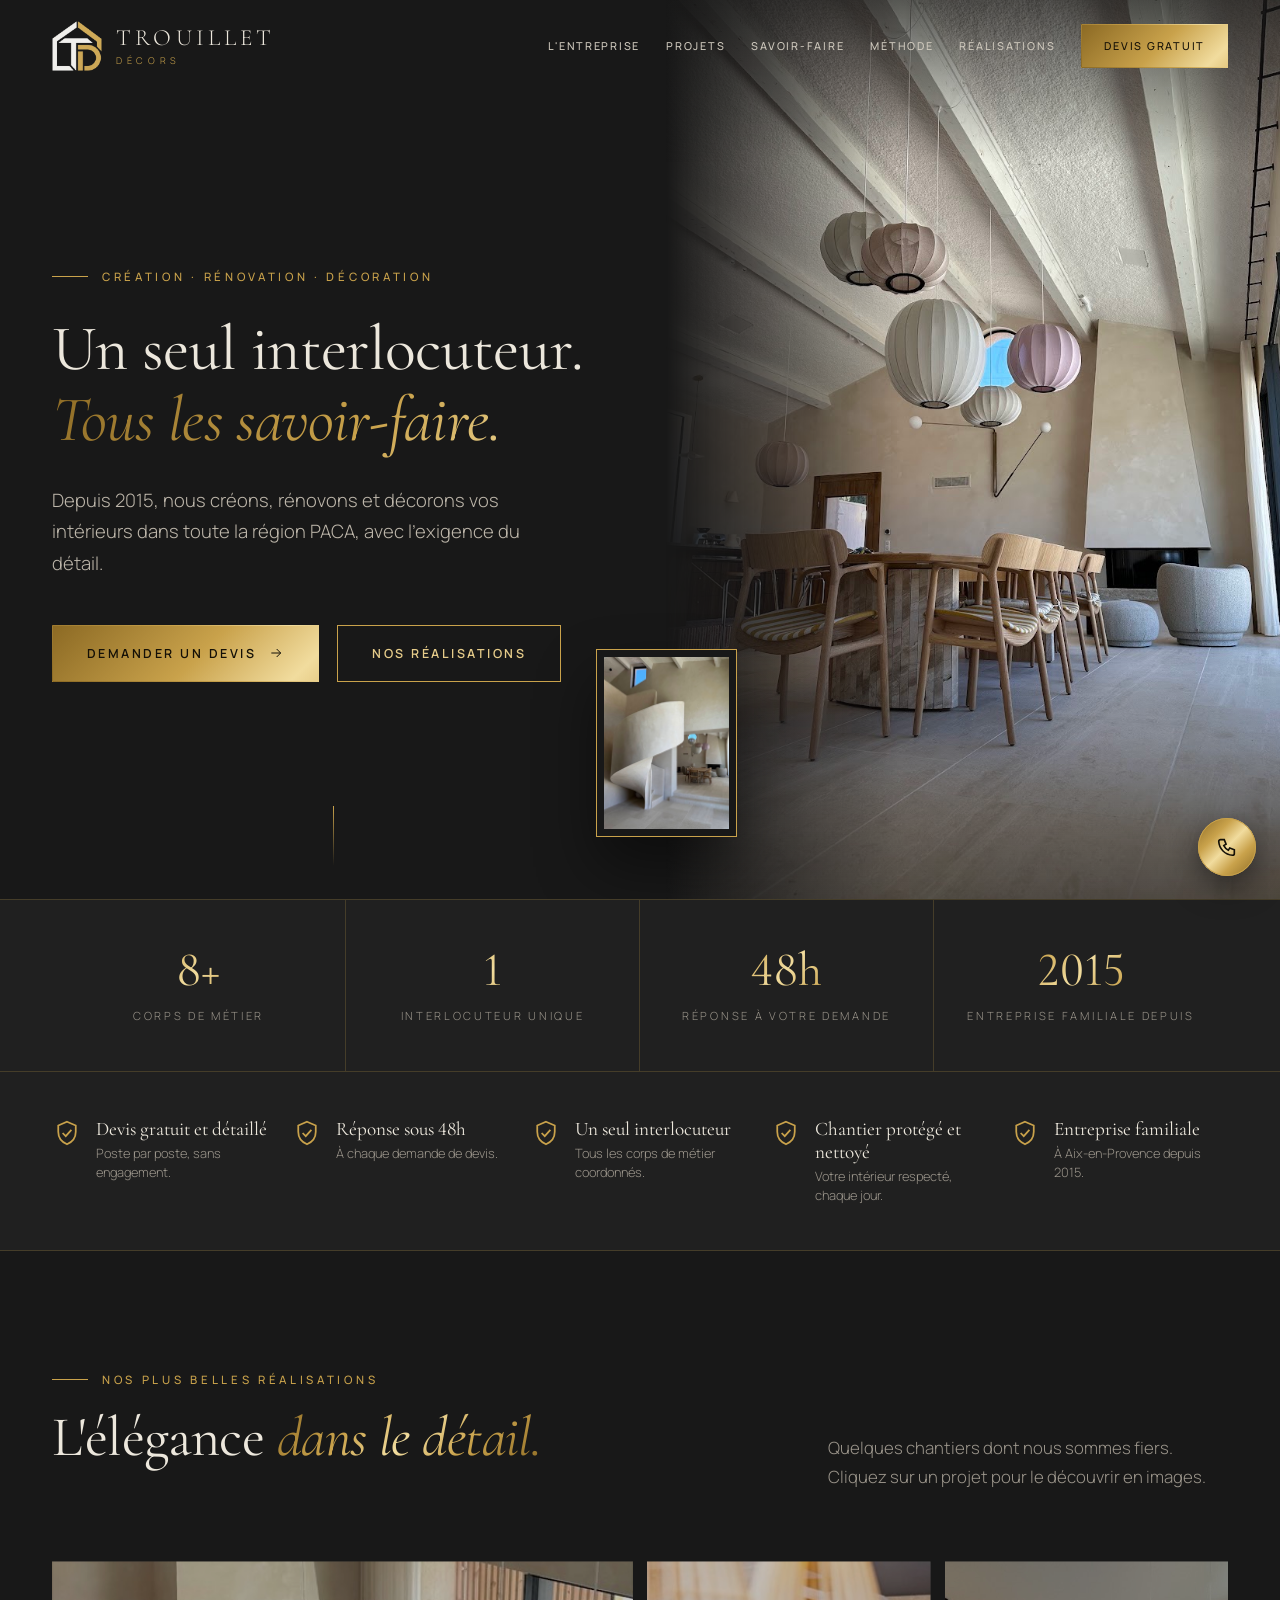
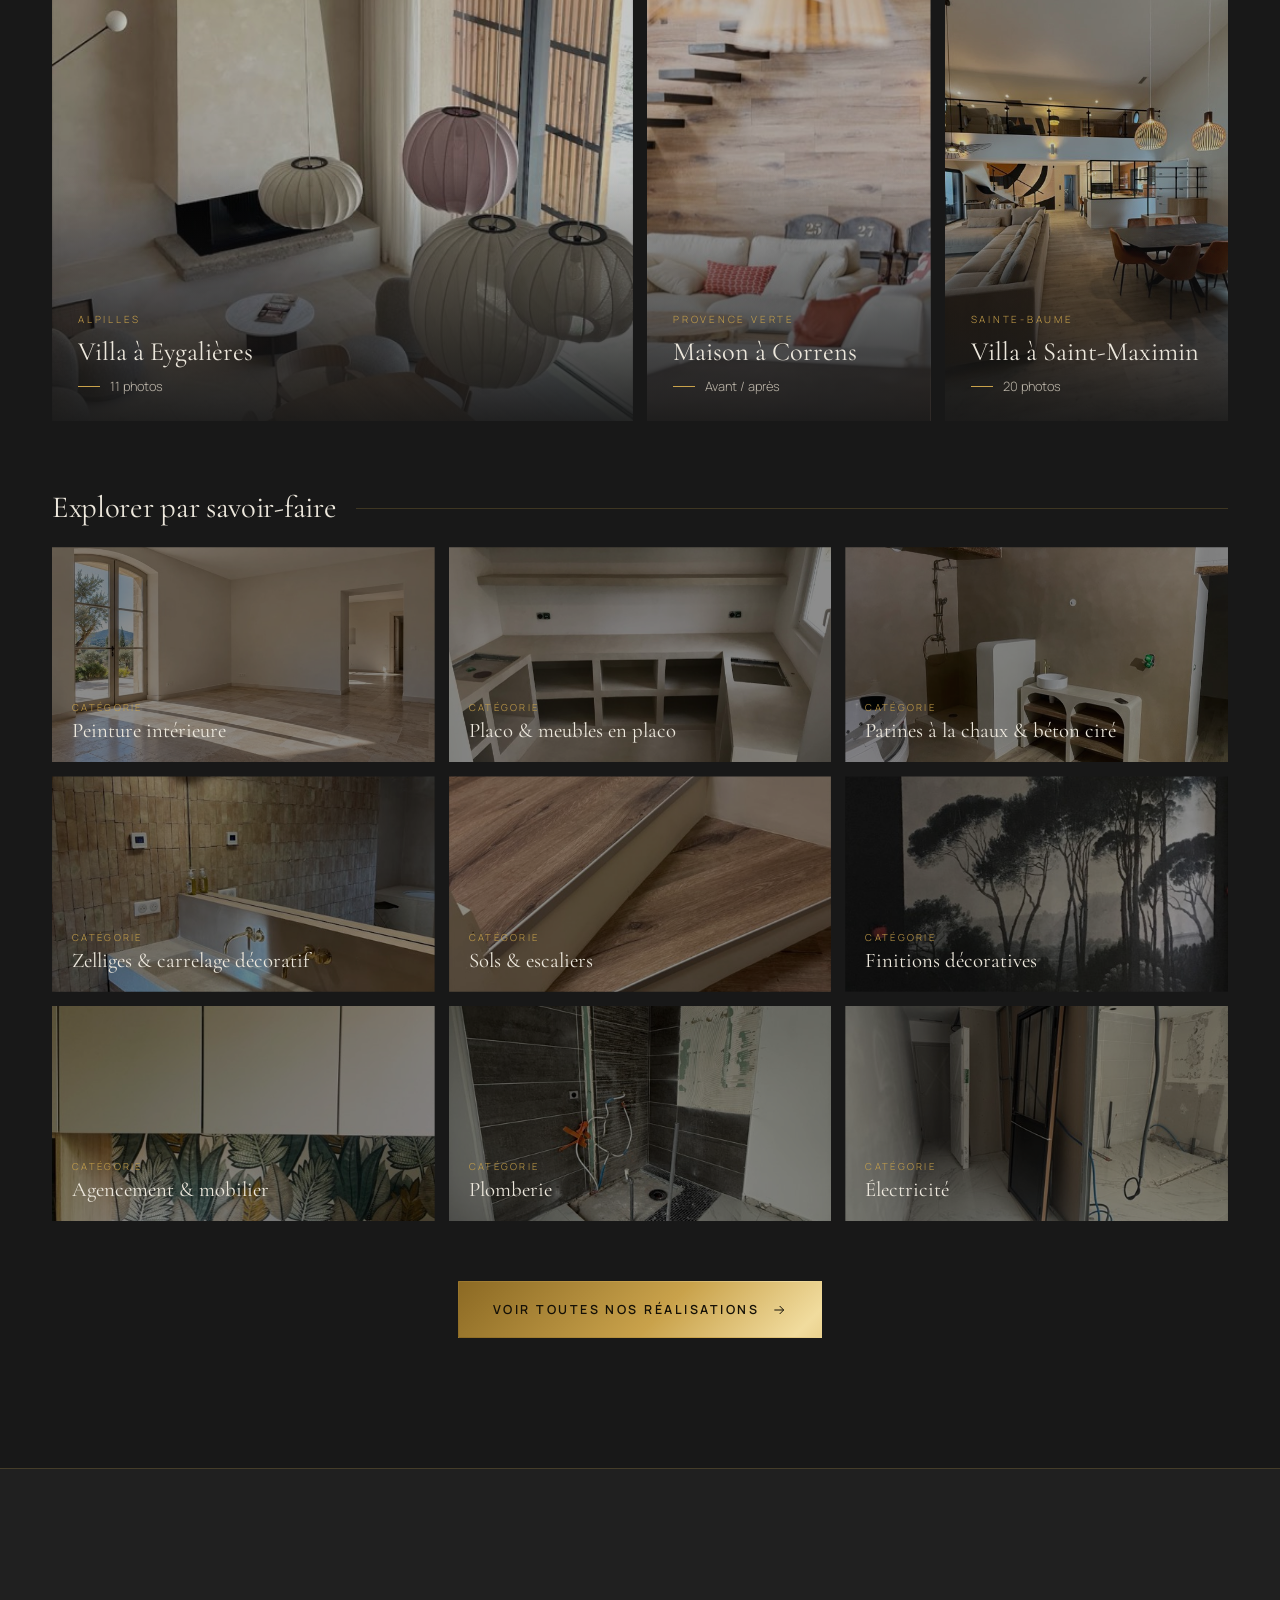
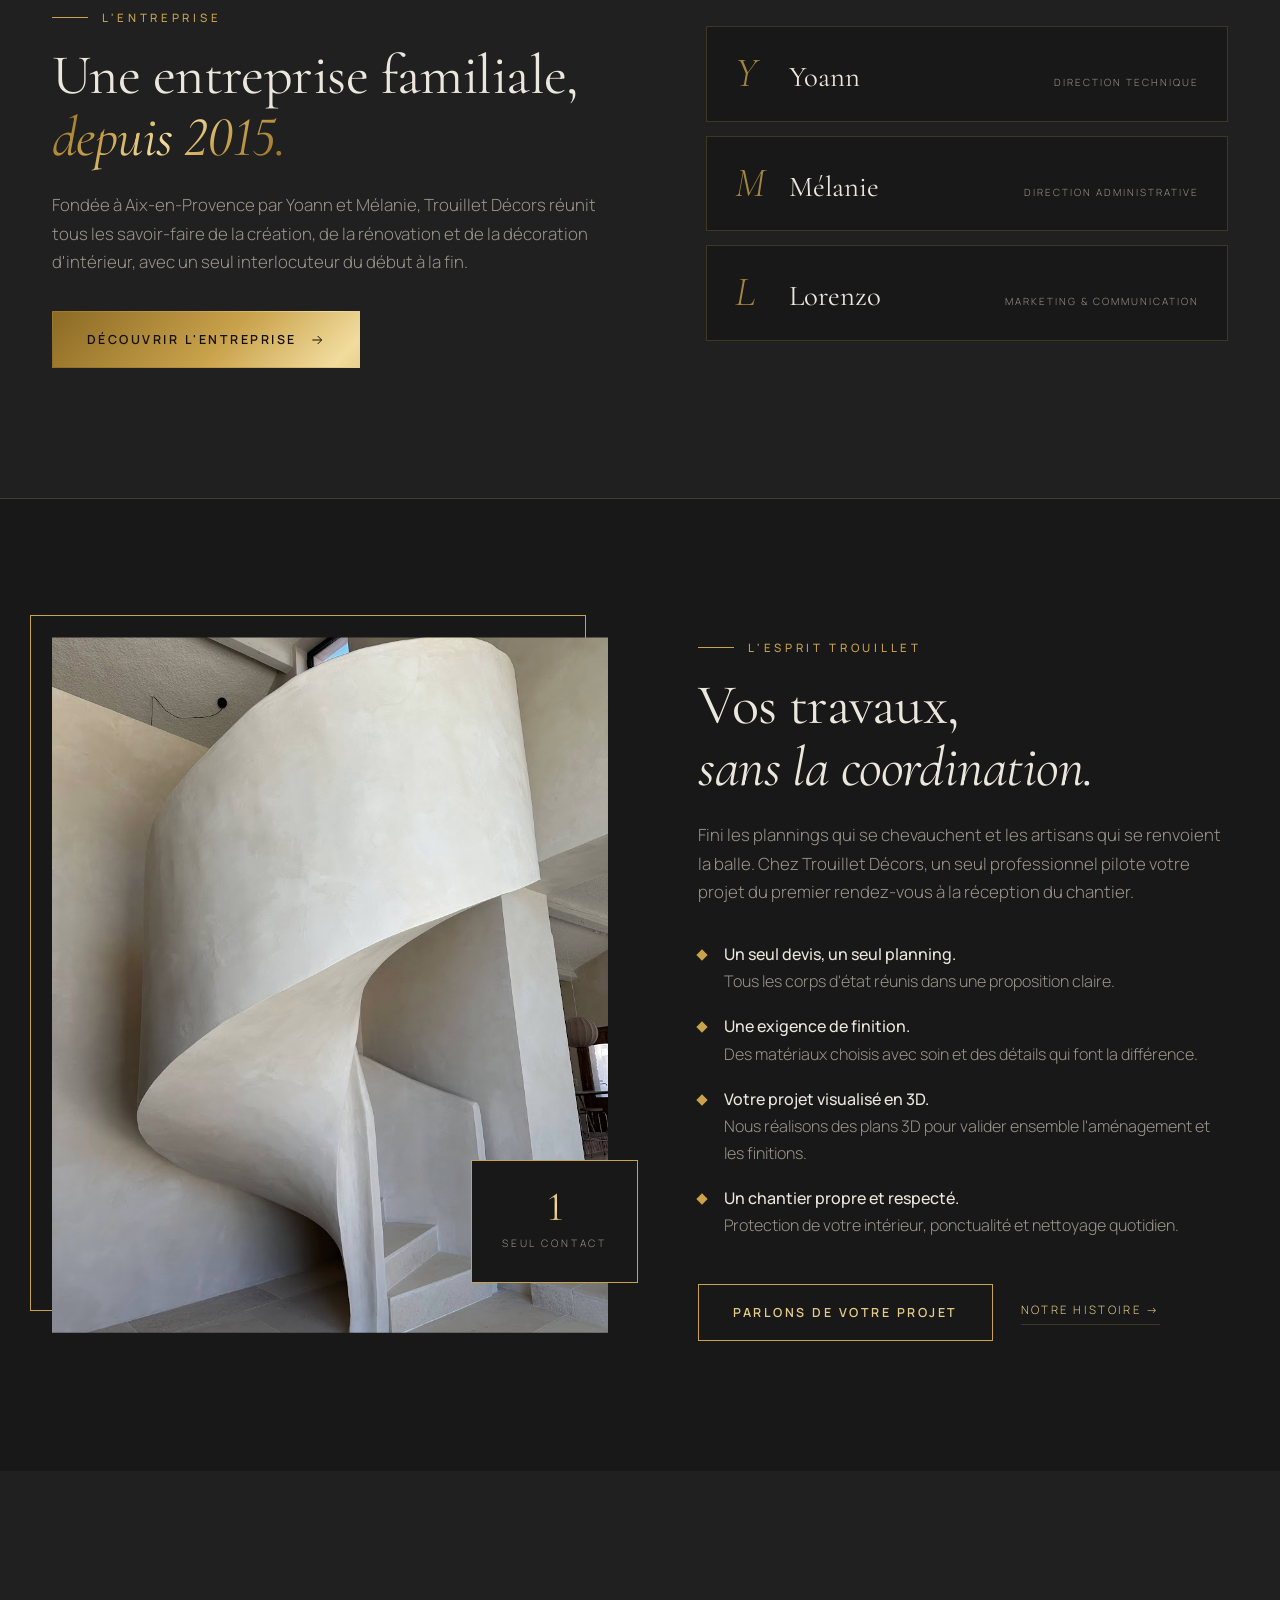
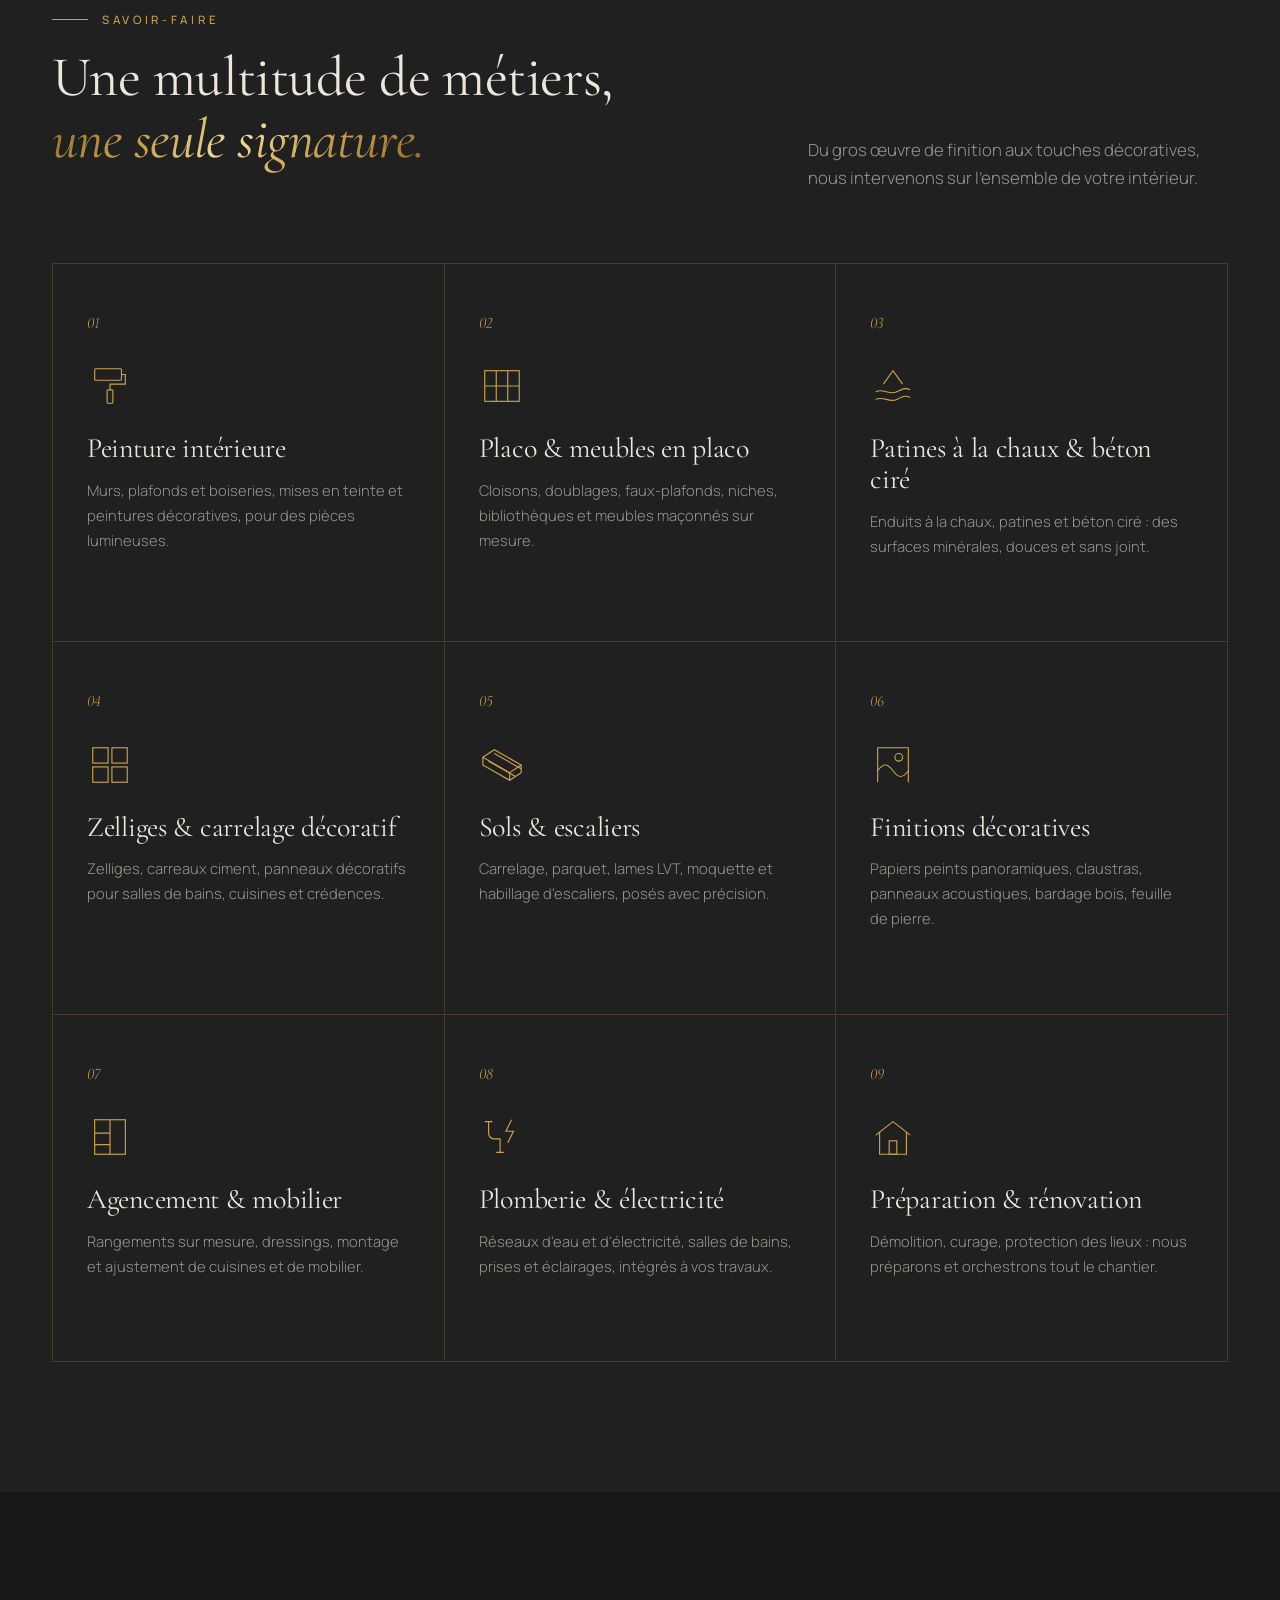
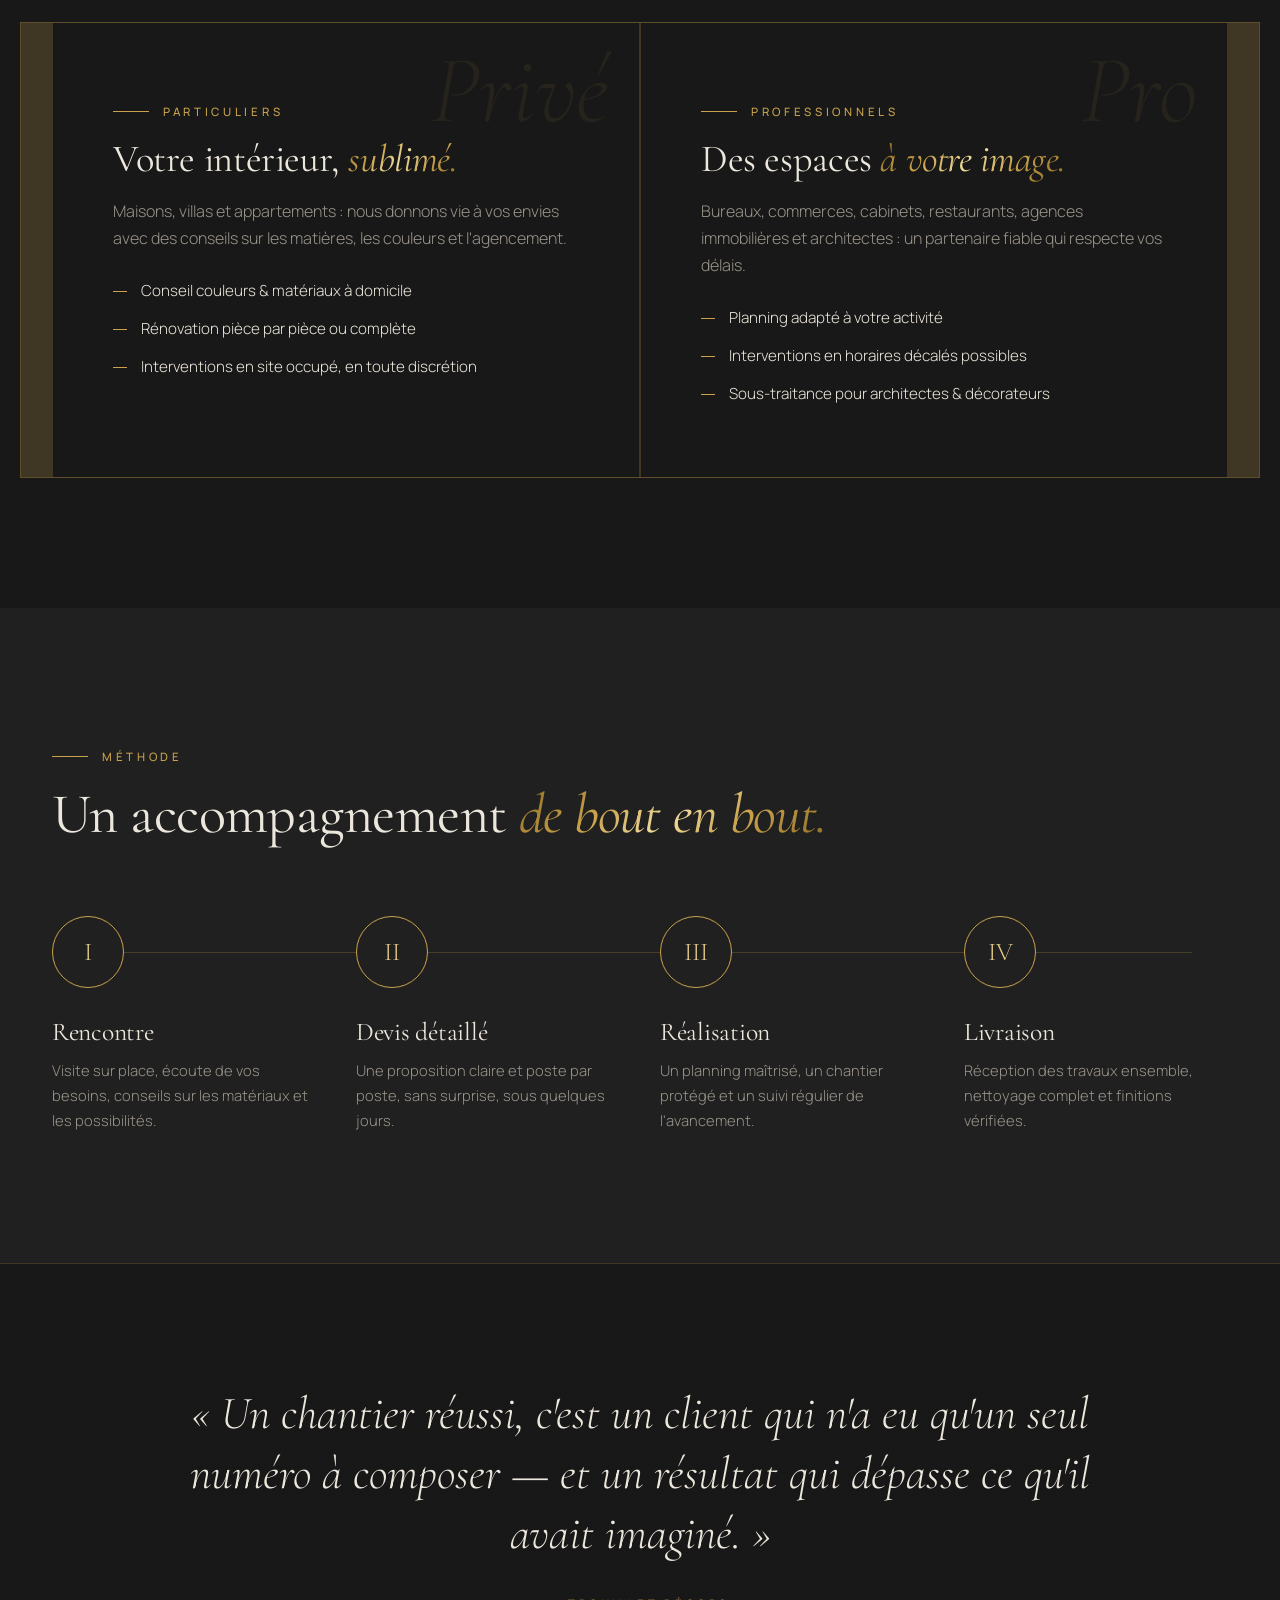
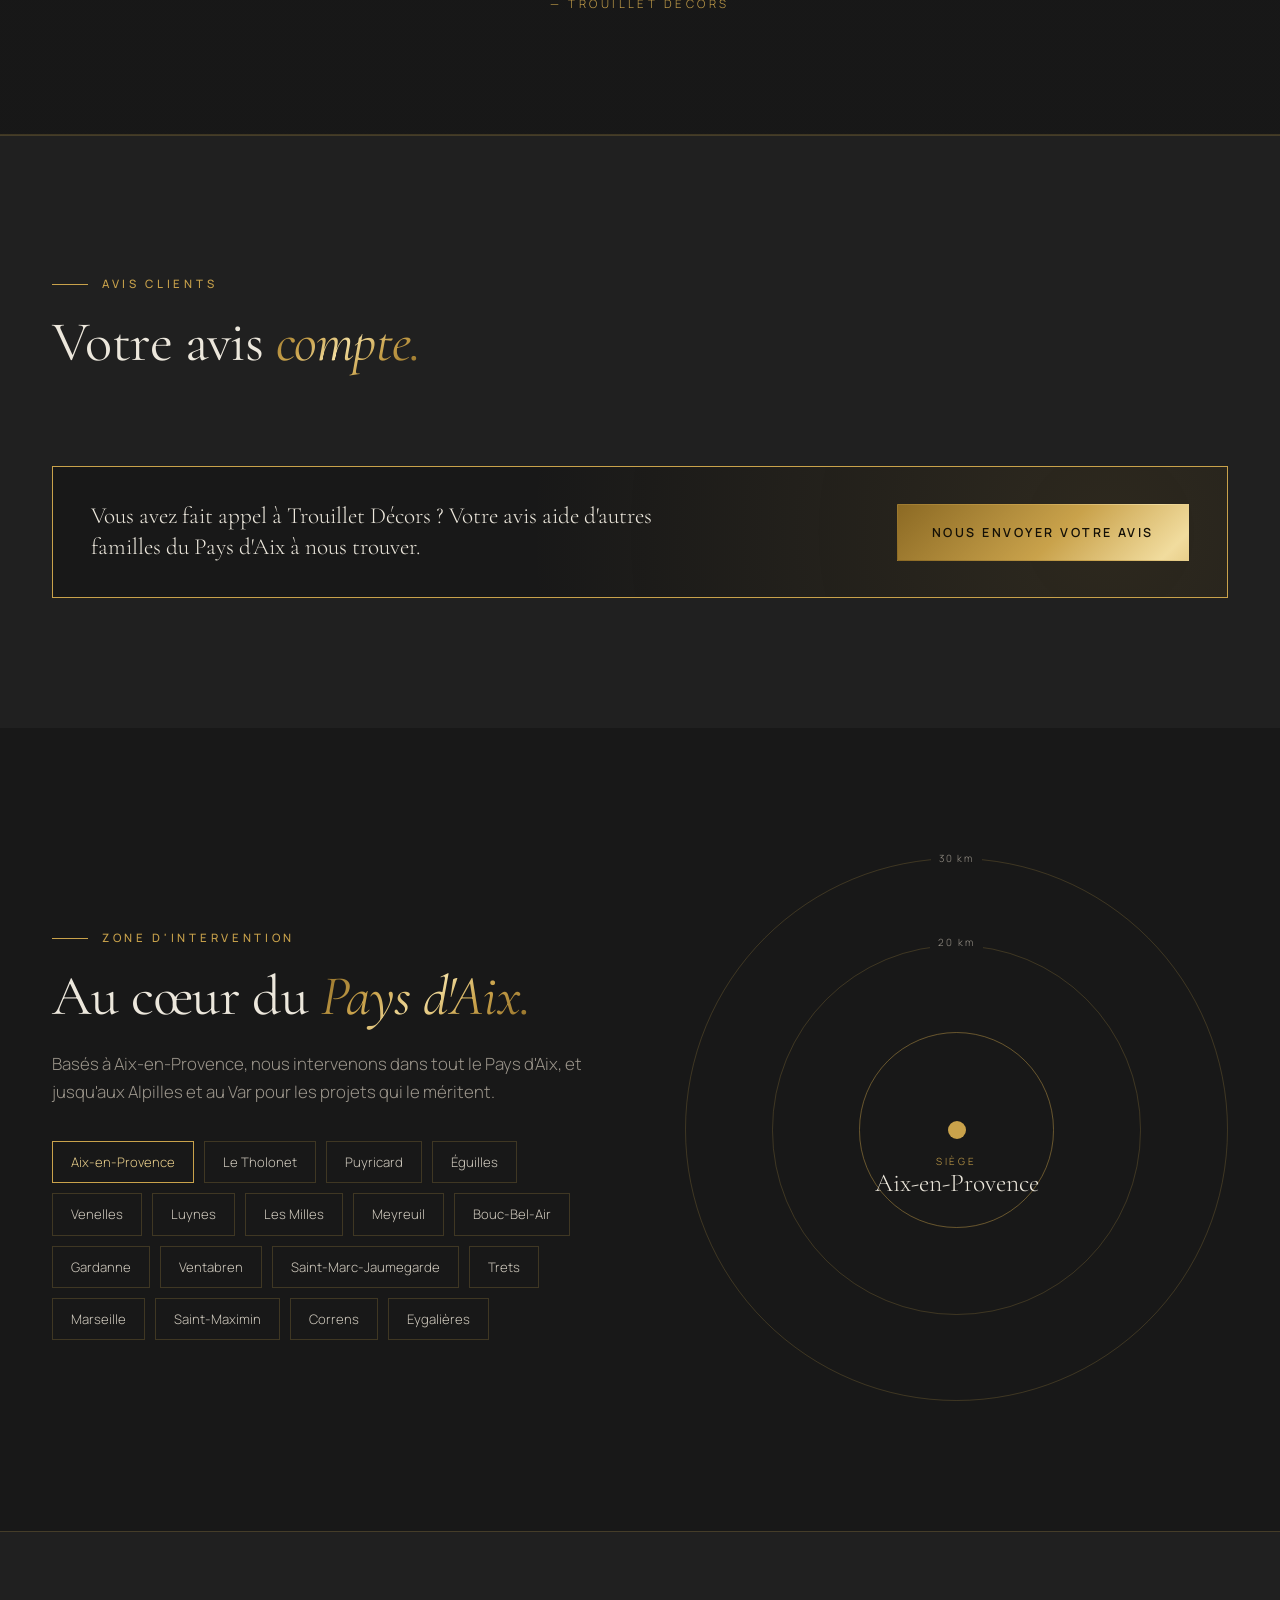
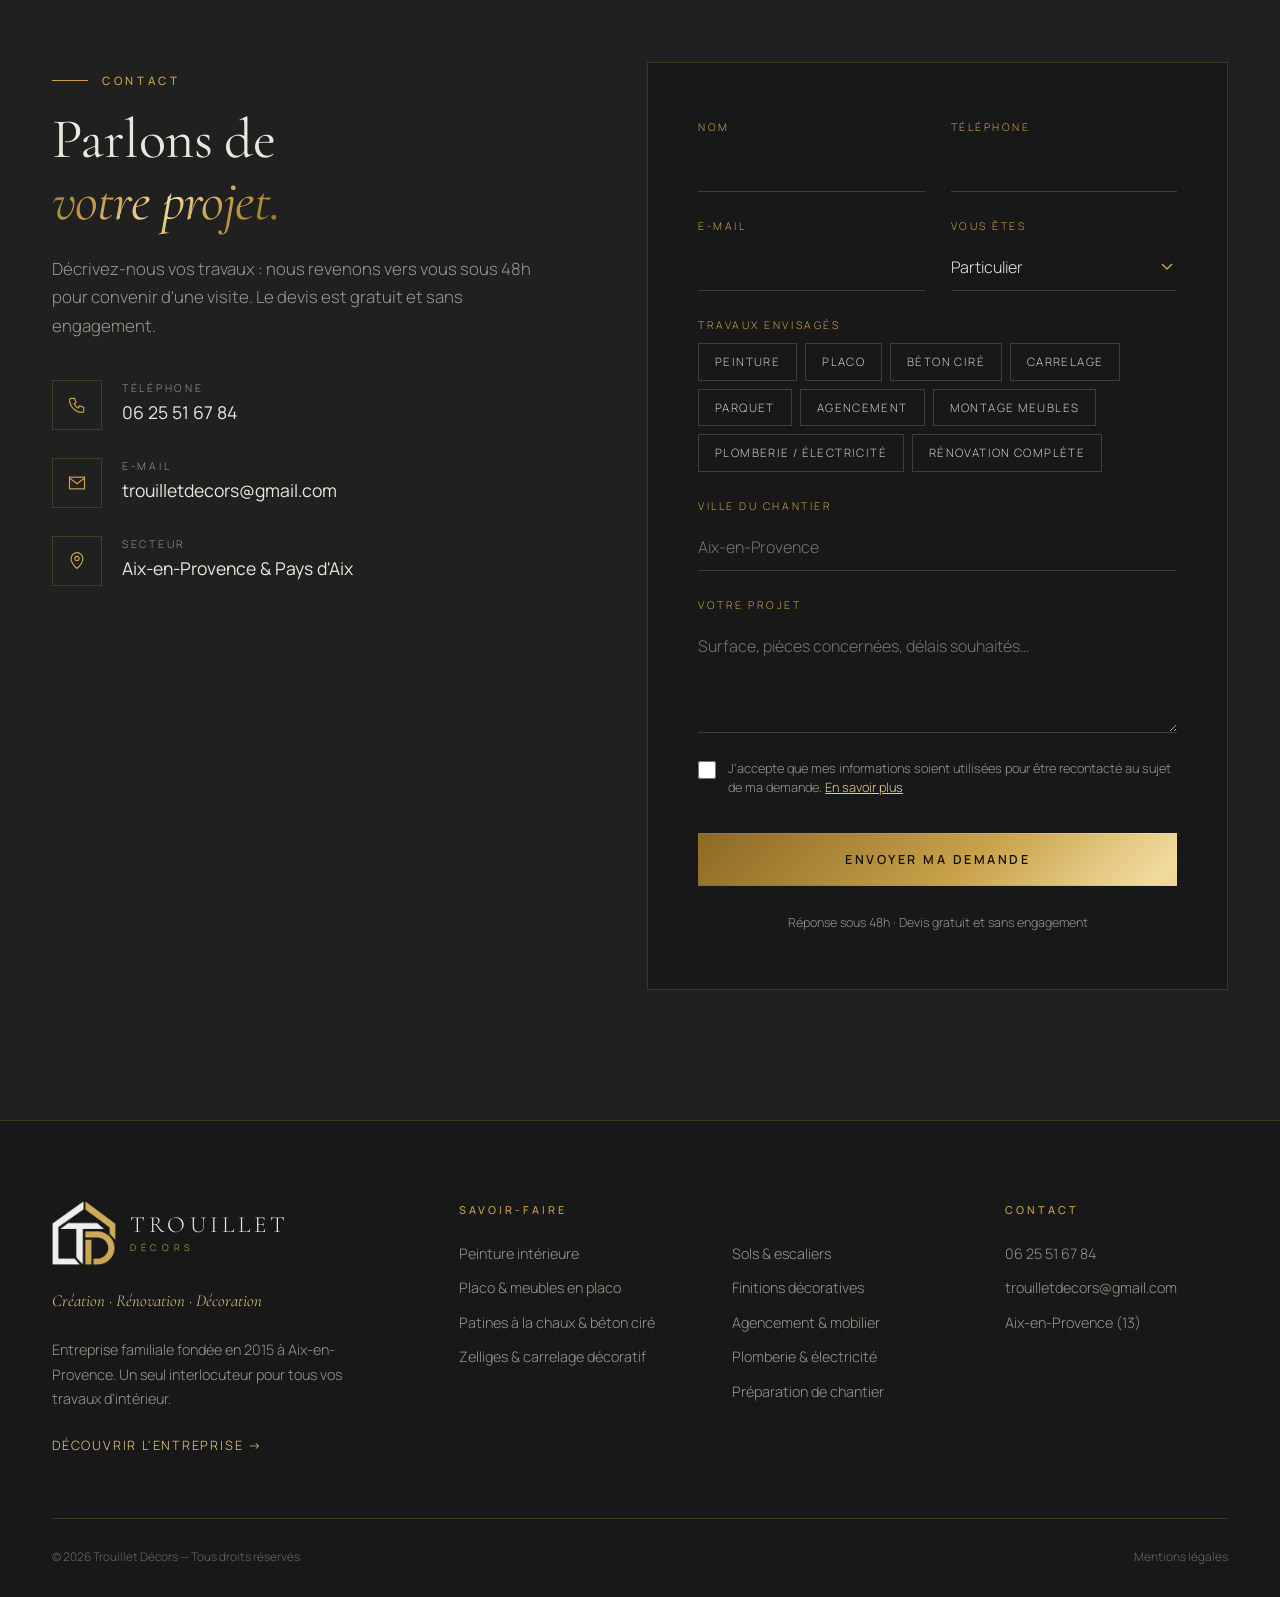
==== index.html @ 5f68dc56 "Site Trouillet Décors Co-Authored-By: Claude Opus 5.5 <noreply@anthropic.com>" ====
<!doctype html>
<html lang="fr">
<head>
<meta charset="utf-8">
<script>document.documentElement.classList.add('js')</script>
<meta name="viewport" content="width=device-width, initial-scale=1, viewport-fit=cover">
<meta name="theme-color" content="#181818">
<link rel="preload" as="image" href="images/eygalieres/full/eygalieres-09.jpg">
<title>Trouillet Décors — Création, rénovation & décoration à Aix-en-Provence</title>
<meta name="description" content="Trouillet Décors, création, rénovation et décoration d'intérieur depuis 2015 : peinture, placo, patines à la chaux, béton ciré, zelliges, carrelage, parquet, papiers peints, agencement et montage de mobilier à Aix-en-Provence et dans le Pays d'Aix. Un seul interlocuteur pour tous vos travaux de finition.">
<link rel="preconnect" href="https://fonts.googleapis.com">
<link rel="preconnect" href="https://fonts.gstatic.com" crossorigin>
<link href="https://fonts.googleapis.com/css2?family=Cormorant+Garamond:ital,wght@0,400;0,500;0,600;1,400&family=Manrope:wght@300;400;500;600&display=swap" rel="stylesheet">
<link rel="icon" type="image/png" href="images/logo/favicon-64.png">
<link rel="apple-touch-icon" href="images/logo/apple-touch-icon.png">
<link rel="stylesheet" href="site.css?v=202610231030">
</head>
<body>
<div class="progress" aria-hidden="true"></div>
<div class="intro" aria-hidden="true"><img src="images/logo/logo-td-160.png" alt=""><span></span><em>Création · Rénovation · Décoration</em></div>

<header id="top">
  <div class="wrap nav">
    <a href="index.html" class="logo" aria-label="Trouillet Décors — accueil">
      <img class="logo-img" src="images/logo/logo-td-160.png" alt="" width="160" height="160">
      <span class="logo-txt">TROUILLET<small>DÉCORS</small></span>
    </a>
    <nav class="menu" id="menu">
      <a href="entreprise.html">L'entreprise</a>
      <a href="#projets">Projets</a>
      <a href="#savoir-faire">Savoir-faire</a>
      <a href="#methode">Méthode</a>
      <a href="realisations.html">Réalisations</a>
      <a href="#contact" class="btn btn-gold">Devis gratuit</a>
      <div class="menu-foot"><a href="tel:+33625516784">06 25 51 67 84</a><span>Aix-en-Provence & Pays d'Aix</span></div>
    </nav>
    <nav class="quick" aria-label="Accès rapide"><a href="entreprise.html">L'entreprise</a><a href="realisations.html">Réalisations</a></nav>
    <button class="burger" id="burger" aria-label="Menu"><span></span><span></span><span></span></button>
  </div>
</header>

<!-- HERO -->
<section class="hero">
  <div class="hero-media">
    <img class="hero-main" src="images/eygalieres/full/eygalieres-09.jpg" alt="Villa à Eygalières : pièce de vie en double hauteur, murs enduits à la chaux" fetchpriority="high">
    <figure class="hero-inset"><img src="images/eygalieres/thumb/eygalieres-10.jpg" alt="Escalier hélicoïdal sculpté à la chaux"></figure>
  </div>
  <div class="wrap hero-content">
    <span class="eyebrow rv">Création · Rénovation · Décoration</span>
    <h1 class="hero-title"><span class="ln"><span>Un seul interlocuteur.</span></span><span class="ln"><span><em class="gold shimmer">Tous les savoir-faire.</em></span></span></h1>
    <p class="rv d2">Depuis 2015, nous créons, rénovons et décorons vos intérieurs dans toute la région PACA, avec l'exigence du détail.</p>
    <div class="hero-ctas rv d3">
      <a href="#contact" class="btn btn-gold">Demander un devis
        <svg viewBox="0 0 24 24" fill="none" stroke="currentColor" stroke-width="1.5"><path d="M5 12h14M13 6l6 6-6 6"/></svg></a>
      <a href="#projets" class="btn btn-ghost">Nos réalisations</a>
    </div>
  </div>
  <div class="scroll-cue"></div>
</section>

<!-- STATS -->
<section class="stats">
  <div class="wrap">
    <div class="stat"><b class="gold" data-count="8" data-suffix="+">8+</b><span>Corps de métier</span></div>
    <div class="stat"><b class="gold">1</b><span>Interlocuteur unique</span></div>
    <div class="stat"><b class="gold" data-count="48" data-suffix="h">48h</b><span>Réponse à votre demande</span></div>
    <div class="stat"><b class="gold">2015</b><span>Entreprise familiale depuis</span></div>
  </div>
</section>

<!-- GARANTIES (générées depuis confiance.js) -->
<section class="garanties" id="garanties" hidden></section>

<!-- PROJETS -->
<section id="projets" class="projets-home">
  <div class="wrap">
    <div class="sec-head">
      <div>
        <span class="eyebrow rv">Nos plus belles réalisations</span>
        <h2 class="rv d1">L'élégance <em class="gold">dans le détail.</em></h2>
      </div>
      <p class="lead rv d2" style="max-width:400px">Quelques chantiers dont nous sommes fiers. Cliquez sur un projet pour le découvrir en images.</p>
    </div>
    <div class="projects" id="home-projects">
      <a href="realisations.html#projets" class="proj big rv" data-project="eygalieres"><img src="images/eygalieres/full/eygalieres-02.jpg" srcset="images/eygalieres/thumb/eygalieres-02.jpg 700w, images/eygalieres/full/eygalieres-02.jpg 1200w" sizes="(max-width:600px) 85vw, 50vw" alt="Villa à Eygalières" loading="lazy"><div class="proj-txt"><small>Alpilles</small><b>Villa à Eygalières</b><span>11 photos</span></div></a>
      <a href="realisations.html#projets" class="proj rv d1" data-project="correns"><img src="images/correns/thumb/correns-10.jpg" alt="Maison contemporaine à Correns" loading="lazy"><div class="proj-txt"><small>Provence Verte</small><b>Maison à Correns</b><span>Avant / après</span></div></a>
      <a href="realisations.html#projets" class="proj rv d2" data-project="villa-saint-maximin"><img src="images/villa-saint-maximin/thumb/villa-saint-maximin-03.jpg" alt="Villa à Saint-Maximin" loading="lazy"><div class="proj-txt"><small>Sainte-Baume</small><b>Villa à Saint-Maximin</b><span>20 photos</span></div></a>
    </div>
    <div class="swipe-hint"><span></span>Faites glisser pour voir les projets</div>
    <h3 class="cats-title rv">Explorer par savoir-faire</h3>
    <div class="cats">
      <a href="peinture-aix-en-provence.html" class="cat rv"><img src="images/peinture/thumb/peinture-05.jpg" alt="Peinture intérieure" loading="lazy"><div><small>Catégorie</small><b>Peinture intérieure</b></div></a>
      <a href="placo-aix-en-provence.html" class="cat rv d1"><img src="images/placo/thumb/placo-11.jpg" alt="Placo & meubles en placo" loading="lazy"><div><small>Catégorie</small><b>Placo & meubles en placo</b></div></a>
      <a href="beton-cire-enduit-chaux-aix-en-provence.html" class="cat rv d2"><img src="images/patines/thumb/patines-03.jpg" alt="Patines à la chaux & béton ciré" loading="lazy"><div><small>Catégorie</small><b>Patines à la chaux & béton ciré</b></div></a>
      <a href="zelliges-carrelage-aix-en-provence.html" class="cat rv d3"><img src="images/zelliges/thumb/zelliges-07.jpg" alt="Zelliges & carrelage décoratif" loading="lazy"><div><small>Catégorie</small><b>Zelliges & carrelage décoratif</b></div></a>
      <a href="pose-sols-aix-en-provence.html" class="cat rv"><img src="images/sols/thumb/sols-05.jpg" alt="Sols & escaliers" loading="lazy"><div><small>Catégorie</small><b>Sols & escaliers</b></div></a>
      <a href="papier-peint-decoration-aix-en-provence.html" class="cat rv d1"><img src="images/finitions/thumb/finitions-40.jpg" alt="Finitions décoratives" loading="lazy"><div><small>Catégorie</small><b>Finitions décoratives</b></div></a>
      <a href="agencement-sur-mesure-aix-en-provence.html" class="cat rv d2"><img src="images/agencement/thumb/agencement-01.jpg" alt="Agencement & mobilier" loading="lazy"><div><small>Catégorie</small><b>Agencement & mobilier</b></div></a>
      <a href="plomberie-electricite-aix-en-provence.html#g0" class="cat rv"><img src="images/plomberie/thumb/plomberie-02.jpg" alt="Plomberie" loading="lazy"><div><small>Catégorie</small><b>Plomberie</b></div></a>
      <a href="plomberie-electricite-aix-en-provence.html#g1" class="cat rv d1"><img src="images/plomberie/thumb/plomberie-03.jpg" alt="Électricité" loading="lazy"><div><small>Catégorie</small><b>Électricité</b></div></a>
    </div>
    <div class="center rv"><a href="realisations.html" class="btn btn-gold">Voir toutes nos réalisations
      <svg viewBox="0 0 24 24" fill="none" stroke="currentColor" stroke-width="1.5"><path d="M5 12h14M13 6l6 6-6 6"/></svg></a></div>
  </div>
</section>

<!-- L'ENTREPRISE (aperçu) -->
<section class="about-teaser" id="entreprise">
  <div class="wrap">
    <div class="teaser-grid">
      <div>
        <span class="eyebrow rv">L'entreprise</span>
        <h2 class="rv d1">Une entreprise familiale,<br><em class="gold">depuis 2015.</em></h2>
        <p class="lead rv d2">Fondée à Aix-en-Provence par Yoann et Mélanie, Trouillet Décors réunit tous les savoir-faire de la création, de la rénovation et de la décoration d'intérieur, avec un seul interlocuteur du début à la fin.</p>
        <a href="entreprise.html" class="btn btn-gold rv d3">Découvrir l'entreprise
          <svg viewBox="0 0 24 24" fill="none" stroke="currentColor" stroke-width="1.5"><path d="M5 12h14M13 6l6 6-6 6"/></svg></a>
      </div>
      <div class="teaser-team">
        <a href="entreprise.html" class="tt rv"><span class="mono">Y</span><b>Yoann</b><small>Direction technique</small></a>
        <a href="entreprise.html" class="tt rv d1"><span class="mono">M</span><b>Mélanie</b><small>Direction administrative</small></a>
        <a href="entreprise.html" class="tt rv d2"><span class="mono">L</span><b>Lorenzo</b><small>Marketing & communication</small></a>
      </div>
    </div>
  </div>
</section>

<!-- CONCEPT -->
<section class="concept" id="concept">
  <div class="wrap">
    <div class="concept-img rv">
      <img src="images/eygalieres/full/eygalieres-11.jpg" alt="Escalier sculpté enduit à la chaux — villa à Eygalières" loading="lazy">
      <div class="badge"><b class="gold">1</b><span>Seul contact</span></div>
    </div>
    <div>
      <span class="eyebrow rv">L'esprit Trouillet</span>
      <h2 class="rv d1">Vos travaux,<br><em>sans la coordination.</em></h2>
      <p class="lead rv d2">Fini les plannings qui se chevauchent et les artisans qui se renvoient la balle. Chez Trouillet Décors, un seul professionnel pilote votre projet du premier rendez-vous à la réception du chantier.</p>
      <ul class="check rv d2">
        <li><div><strong>Un seul devis, un seul planning.</strong><br><span>Tous les corps d'état réunis dans une proposition claire.</span></div></li>
        <li><div><strong>Une exigence de finition.</strong><br><span>Des matériaux choisis avec soin et des détails qui font la différence.</span></div></li>
        <li><div><strong>Votre projet visualisé en 3D.</strong><br><span>Nous réalisons des plans 3D pour valider ensemble l'aménagement et les finitions.</span></div></li>
        <li><div><strong>Un chantier propre et respecté.</strong><br><span>Protection de votre intérieur, ponctualité et nettoyage quotidien.</span></div></li>
      </ul>
      <div class="concept-ctas rv d3"><a href="#contact" class="btn btn-ghost">Parlons de votre projet</a><a href="entreprise.html" class="link-arrow">Notre histoire &rarr;</a></div>
    </div>
  </div>
</section>

<!-- SERVICES -->
<section class="services" id="savoir-faire">
  <div class="wrap">
    <div class="sec-head">
      <div>
        <span class="eyebrow rv">Savoir-faire</span>
        <h2 class="rv d1">Une multitude de métiers,<br><em class="gold">une seule signature.</em></h2>
      </div>
      <p class="lead rv d2" style="max-width:420px">Du gros œuvre de finition aux touches décoratives, nous intervenons sur l'ensemble de votre intérieur.</p>
    </div>
    <div class="grid-s">
      <a href="peinture-aix-en-provence.html" class="card rv" style="--bg:url('images/peinture/thumb/peinture-05.jpg')">
        <span class="num">01</span>
        <svg class="ico" viewBox="0 0 48 48" fill="none" stroke="currentColor" stroke-width="1.2"><rect x="8" y="6" width="28" height="12" rx="1"/><path d="M36 12h4v10H24v6"/><rect x="21" y="28" width="6" height="14" rx="1"/></svg>
        <h3>Peinture intérieure</h3>
        <p>Murs, plafonds et boiseries, mises en teinte et peintures décoratives, pour des pièces lumineuses.</p>
        <span class="more">Murs · Plafonds · Boiseries &rarr;</span>
      </a>
      <a href="placo-aix-en-provence.html" class="card rv d1" style="--bg:url('images/placo/thumb/placo-11.jpg')">
        <span class="num">02</span>
        <svg class="ico" viewBox="0 0 48 48" fill="none" stroke="currentColor" stroke-width="1.2"><rect x="6" y="8" width="36" height="32"/><path d="M18 8v32M30 8v32M6 24h36"/></svg>
        <h3>Placo & meubles en placo</h3>
        <p>Cloisons, doublages, faux-plafonds, niches, bibliothèques et meubles maçonnés sur mesure.</p>
        <span class="more">Redistribution des espaces &rarr;</span>
      </a>
      <a href="beton-cire-enduit-chaux-aix-en-provence.html" class="card rv d2" style="--bg:url('images/patines/thumb/patines-03.jpg')">
        <span class="num">03</span>
        <svg class="ico" viewBox="0 0 48 48" fill="none" stroke="currentColor" stroke-width="1.2"><path d="M6 30c8-4 14 4 22 0s10-4 14-2"/><path d="M6 38c8-4 14 4 22 0s10-4 14-2"/><path d="M14 22l10-14 10 14"/></svg>
        <h3>Patines à la chaux & béton ciré</h3>
        <p>Enduits à la chaux, patines et béton ciré : des surfaces minérales, douces et sans joint.</p>
        <span class="more">Murs · Sols · Salles d'eau &rarr;</span>
      </a>
      <a href="zelliges-carrelage-aix-en-provence.html" class="card rv d3" style="--bg:url('images/zelliges/thumb/zelliges-07.jpg')">
        <span class="num">04</span>
        <svg class="ico" viewBox="0 0 48 48" fill="none" stroke="currentColor" stroke-width="1.2"><rect x="6" y="6" width="16" height="16"/><rect x="26" y="6" width="16" height="16"/><rect x="6" y="26" width="16" height="16"/><rect x="26" y="26" width="16" height="16"/></svg>
        <h3>Zelliges & carrelage décoratif</h3>
        <p>Zelliges, carreaux ciment, panneaux décoratifs pour salles de bains, cuisines et crédences.</p>
        <span class="more">Salles de bains · Crédences &rarr;</span>
      </a>
      <a href="pose-sols-aix-en-provence.html" class="card rv" style="--bg:url('images/sols/thumb/sols-05.jpg')">
        <span class="num">05</span>
        <svg class="ico" viewBox="0 0 48 48" fill="none" stroke="currentColor" stroke-width="1.2"><path d="M4 16l12-8 28 16-12 8z"/><path d="M4 16v8l28 16v-8M44 24v8l-12 8"/><path d="M16 12l28 16M10 20l28 16"/></svg>
        <h3>Sols & escaliers</h3>
        <p>Carrelage, parquet, lames LVT, moquette et habillage d'escaliers, posés avec précision.</p>
        <span class="more">Carrelage · Parquet · LVT · Moquette &rarr;</span>
      </a>
      <a href="papier-peint-decoration-aix-en-provence.html" class="card rv d1" style="--bg:url('images/finitions/thumb/finitions-40.jpg')">
        <span class="num">06</span>
        <svg class="ico" viewBox="0 0 48 48" fill="none" stroke="currentColor" stroke-width="1.2"><path d="M8 42V6h32v36"/><path d="M8 30c6-8 10-8 16 0s10 8 16 0"/><circle cx="30" cy="16" r="4"/></svg>
        <h3>Finitions décoratives</h3>
        <p>Papiers peints panoramiques, claustras, panneaux acoustiques, bardage bois, feuille de pierre.</p>
        <span class="more">La touche qui signe un intérieur &rarr;</span>
      </a>
      <a href="agencement-sur-mesure-aix-en-provence.html" class="card rv d2" style="--bg:url('images/agencement/thumb/agencement-01.jpg')">
        <span class="num">07</span>
        <svg class="ico" viewBox="0 0 48 48" fill="none" stroke="currentColor" stroke-width="1.2"><rect x="8" y="6" width="32" height="36"/><path d="M24 6v36M8 20h16M8 32h16"/></svg>
        <h3>Agencement & mobilier</h3>
        <p>Rangements sur mesure, dressings, montage et ajustement de cuisines et de mobilier.</p>
        <span class="more">Conception · Montage &rarr;</span>
      </a>
      <a href="plomberie-electricite-aix-en-provence.html" class="card rv" style="--bg:url('images/plomberie/thumb/plomberie-02.jpg')">
        <span class="num">08</span>
        <svg class="ico" viewBox="0 0 48 48" fill="none" stroke="currentColor" stroke-width="1.2"><path d="M10 8v12a6 6 0 006 6h6v14"/><path d="M6 8h8M18 40h8"/><path d="M34 6l-6 12h8l-6 12"/></svg>
        <h3>Plomberie & électricité</h3>
        <p>Réseaux d'eau et d'électricité, salles de bains, prises et éclairages, intégrés à vos travaux.</p>
        <span class="more">Eau · Électricité · Éclairage &rarr;</span>
      </a>
      <a href="renovation-interieure-aix-en-provence.html" class="card rv d1" style="--bg:url('images/preparation/thumb/preparation-01.jpg')">
        <span class="num">09</span>
        <svg class="ico" viewBox="0 0 48 48" fill="none" stroke="currentColor" stroke-width="1.2"><path d="M6 22L24 8l18 14"/><path d="M10 19v23h28V19"/><rect x="20" y="28" width="8" height="14"/></svg>
        <h3>Préparation & rénovation</h3>
        <p>Démolition, curage, protection des lieux : nous préparons et orchestrons tout le chantier.</p>
        <span class="more">Du curage à la livraison &rarr;</span>
      </a>
    </div>
  </div>
</section>

<!-- CLIENTS -->
<section class="clients">
  <div class="wrap">
    <div class="client rv">
      <span class="tag">Privé</span>
      <span class="eyebrow">Particuliers</span>
      <h3>Votre intérieur, <em class="gold">sublimé.</em></h3>
      <p>Maisons, villas et appartements : nous donnons vie à vos envies avec des conseils sur les matières, les couleurs et l'agencement.</p>
      <ul>
        <li>Conseil couleurs & matériaux à domicile</li>
        <li>Rénovation pièce par pièce ou complète</li>
        <li>Interventions en site occupé, en toute discrétion</li>
      </ul>
    </div>
    <div class="client rv d1">
      <span class="tag">Pro</span>
      <span class="eyebrow">Professionnels</span>
      <h3>Des espaces <em class="gold">à votre image.</em></h3>
      <p>Bureaux, commerces, cabinets, restaurants, agences immobilières et architectes : un partenaire fiable qui respecte vos délais.</p>
      <ul>
        <li>Planning adapté à votre activité</li>
        <li>Interventions en horaires décalés possibles</li>
        <li>Sous-traitance pour architectes & décorateurs</li>
      </ul>
    </div>
  </div>
</section>

<!-- PROCESS -->
<section class="process" id="methode">
  <div class="wrap">
    <span class="eyebrow rv">Méthode</span>
    <h2 class="rv d1">Un accompagnement <em class="gold">de bout en bout.</em></h2>
    <div class="steps">
      <div class="step rv"><div class="dot">I</div><h3>Rencontre</h3><p>Visite sur place, écoute de vos besoins, conseils sur les matériaux et les possibilités.</p></div>
      <div class="step rv d1"><div class="dot">II</div><h3>Devis détaillé</h3><p>Une proposition claire et poste par poste, sans surprise, sous quelques jours.</p></div>
      <div class="step rv d2"><div class="dot">III</div><h3>Réalisation</h3><p>Un planning maîtrisé, un chantier protégé et un suivi régulier de l'avancement.</p></div>
      <div class="step rv d3"><div class="dot">IV</div><h3>Livraison</h3><p>Réception des travaux ensemble, nettoyage complet et finitions vérifiées.</p></div>
    </div>
  </div>
</section>

<!-- BAND -->
<section class="band">
  <div class="wrap">
    <blockquote class="rv">« Un chantier réussi, c'est un client qui n'a eu qu'un seul numéro à composer — et un résultat qui dépasse ce qu'il avait imaginé. »</blockquote>
    <div class="sig rv d1">— Trouillet Décors</div>
  </div>
</section>

<!-- AVIS CLIENTS (générés depuis confiance.js) -->
<section class="avis" id="avis" hidden></section>

<!-- ZONE -->
<section class="zone" id="zone">
  <div class="wrap">
    <div>
      <span class="eyebrow rv">Zone d'intervention</span>
      <h2 class="rv d1">Au cœur du <em class="gold">Pays d'Aix.</em></h2>
      <p class="lead rv d2">Basés à Aix-en-Provence, nous intervenons dans tout le Pays d'Aix, et jusqu'aux Alpilles et au Var pour les projets qui le méritent.</p>
      <div class="towns rv d3">
        <span class="main">Aix-en-Provence</span><span>Le Tholonet</span><span>Puyricard</span><span>Éguilles</span><span>Venelles</span><span>Luynes</span><span>Les Milles</span><span>Meyreuil</span><span>Bouc-Bel-Air</span><span>Gardanne</span><span>Ventabren</span><span>Saint-Marc-Jaumegarde</span><span>Trets</span><span>Marseille</span><span>Saint-Maximin</span><span>Correns</span><span>Eygalières</span>
      </div>
    </div>
    <div class="map rv d1">
      <div class="ring"></div><div class="ring"></div><div class="ring"></div>
      <span class="km" style="top:-8px">30 km</span>
      <span class="km" style="top:14%">20 km</span>
      <div class="pulse"></div>
      <div class="map-label"><small>Siège</small>Aix-en-Provence</div>
    </div>
  </div>
</section>

<!-- CONTACT -->
<section class="contact" id="contact">
  <div class="wrap">
    <div>
      <span class="eyebrow rv">Contact</span>
      <h2 class="rv d1">Parlons de<br><em class="gold">votre projet.</em></h2>
      <p class="lead rv d2">Décrivez-nous vos travaux : nous revenons vers vous sous 48h pour convenir d'une visite. Le devis est gratuit et sans engagement.</p>
      <div class="coords rv d3">
        <div class="coord"><div class="ci"><svg viewBox="0 0 24 24" fill="none" stroke="currentColor" stroke-width="1.4"><path d="M5 4h4l2 5-2.5 1.5a11 11 0 005 5L15 13l5 2v4a2 2 0 01-2 2A16 16 0 013 6a2 2 0 012-2"/></svg></div><div><small>Téléphone</small><b><a href="tel:+33625516784">06 25 51 67 84</a></b></div></div>
        <div class="coord"><div class="ci"><svg viewBox="0 0 24 24" fill="none" stroke="currentColor" stroke-width="1.4"><rect x="3" y="5" width="18" height="14"/><path d="M3 6l9 7 9-7"/></svg></div><div><small>E-mail</small><b><a href="mailto:trouilletdecors@gmail.com">trouilletdecors@gmail.com</a></b></div></div>
        <div class="coord"><div class="ci"><svg viewBox="0 0 24 24" fill="none" stroke="currentColor" stroke-width="1.4"><path d="M12 21s-7-6-7-12a7 7 0 0114 0c0 6-7 12-7 12z"/><circle cx="12" cy="9" r="2.5"/></svg></div><div><small>Secteur</small><b>Aix-en-Provence & Pays d'Aix</b></div></div>
      </div>
    </div>
    <form class="rv d1" id="form">
      <div class="field"><label for="nom">Nom</label><input id="nom" name="nom" required></div>
      <div class="field"><label for="tel">Téléphone</label><input id="tel" name="tel" type="tel" required></div>
      <div class="field"><label for="email">E-mail</label><input id="email" name="email" type="email" required></div>
      <div class="field"><label for="type">Vous êtes</label><select id="type" name="type"><option>Particulier</option><option>Professionnel</option><option>Architecte / décorateur</option></select></div>
      <div class="field full"><label>Travaux envisagés</label>
        <div class="chips">
          <input type="checkbox" id="c1" value="Peinture"><label for="c1">Peinture</label>
          <input type="checkbox" id="c2" value="Placo"><label for="c2">Placo</label>
          <input type="checkbox" id="c3" value="Béton ciré"><label for="c3">Béton ciré</label>
          <input type="checkbox" id="c4" value="Carrelage"><label for="c4">Carrelage</label>
          <input type="checkbox" id="c5" value="Parquet"><label for="c5">Parquet</label>
          <input type="checkbox" id="c6" value="Agencement"><label for="c6">Agencement</label>
          <input type="checkbox" id="c7" value="Montage de meubles"><label for="c7">Montage meubles</label>
          <input type="checkbox" id="c9" value="Plomberie / électricité"><label for="c9">Plomberie / électricité</label>
          <input type="checkbox" id="c8" value="Rénovation complète"><label for="c8">Rénovation complète</label>
        </div>
      </div>
      <div class="field full"><label for="ville">Ville du chantier</label><input id="ville" name="ville" placeholder="Aix-en-Provence"></div>
      <div class="field full"><label for="msg">Votre projet</label><textarea id="msg" name="msg" placeholder="Surface, pièces concernées, délais souhaités…"></textarea></div>
      <input type="text" name="_honey" class="hp" tabindex="-1" autocomplete="off" aria-hidden="true">
      <label class="consent field full"><input type="checkbox" id="consent" required><span>J'accepte que mes informations soient utilisées pour être recontacté au sujet de ma demande. <a href="mentions-legales.html#donnees">En savoir plus</a></span></label>
      <button class="btn btn-gold" type="submit">Envoyer ma demande</button>
      <p class="form-status" id="form-status" role="status" aria-live="polite" hidden></p>
      <p class="form-note">Réponse sous 48h · Devis gratuit et sans engagement</p>
    </form>
  </div>
</section>

<footer>
  <div class="wrap">
    <div class="foot">
      <div>
        <a href="index.html" class="logo"><img class="logo-img" src="images/logo/logo-td-160.png" alt="" width="160" height="160"><span class="logo-txt">TROUILLET<small>DÉCORS</small></span></a>
        <p class="foot-tag">Création · Rénovation · Décoration</p>
        <p>Entreprise familiale fondée en 2015 à Aix-en-Provence. Un seul interlocuteur pour tous vos travaux d'intérieur.</p>
        <p><a href="entreprise.html" class="foot-link">Découvrir l'entreprise &rarr;</a></p>
      </div>
      <div><h4>Savoir-faire</h4><ul><li><a href="peinture-aix-en-provence.html">Peinture intérieure</a></li><li><a href="placo-aix-en-provence.html">Placo & meubles en placo</a></li><li><a href="beton-cire-enduit-chaux-aix-en-provence.html">Patines à la chaux & béton ciré</a></li><li><a href="zelliges-carrelage-aix-en-provence.html">Zelliges & carrelage décoratif</a></li></ul></div>
      <div><h4>&nbsp;</h4><ul><li><a href="pose-sols-aix-en-provence.html">Sols & escaliers</a></li><li><a href="papier-peint-decoration-aix-en-provence.html">Finitions décoratives</a></li><li><a href="agencement-sur-mesure-aix-en-provence.html">Agencement & mobilier</a></li><li><a href="plomberie-electricite-aix-en-provence.html">Plomberie & électricité</a></li><li><a href="renovation-interieure-aix-en-provence.html">Préparation de chantier</a></li></ul></div>
      <div><h4>Contact</h4><ul><li><a href="tel:+33625516784">06 25 51 67 84</a></li><li><a href="mailto:trouilletdecors@gmail.com">trouilletdecors@gmail.com</a></li><li>Aix-en-Provence (13)</li></ul></div>
    </div>
    <div class="legal"><span>© <span id="y"></span> Trouillet Décors — Tous droits réservés</span><span><a href="mentions-legales.html">Mentions légales</a></span></div>
  </div>
</footer>

<a href="tel:+33625516784" class="float-call" aria-label="Appeler"><svg viewBox="0 0 24 24" fill="none" stroke="currentColor" stroke-width="1.8"><path d="M5 4h4l2 5-2.5 1.5a11 11 0 005 5L15 13l5 2v4a2 2 0 01-2 2A16 16 0 013 6a2 2 0 012-2"/></svg></a>

<script src="photos.js?v=202610231030"></script>
<script src="confiance.js?v=202610231030"></script>
<script src="site.js?v=202610231030"></script>
</body>
</html>
---- site.css ----
:root{
  --black:#181818;
  --ink:#202020;
  --panel:#2a2a2a;
  --line:rgba(201,162,75,.22);
  --gold:#c9a24b;
  --gold-light:#e6cc8a;
  --gold-grad:linear-gradient(135deg,#8c6a24 0%,#c9a24b 30%,#f1dc9e 50%,#c9a24b 70%,#8c6a24 100%);
  --text:#ece7dc;
  --muted:#9a948a;
  --serif:'Cormorant Garamond',Georgia,serif;
  --sans:'Manrope',system-ui,sans-serif;
  --max:1240px;
}
*{box-sizing:border-box;margin:0;padding:0}
html{scroll-behavior:smooth}
body{background:var(--black);color:var(--text);font-family:var(--sans);font-weight:300;line-height:1.7;-webkit-font-smoothing:antialiased;overflow-x:hidden}
img{display:block;max-width:100%}
a{color:inherit;text-decoration:none}
.wrap{max-width:var(--max);margin:0 auto;padding:0 32px}
.gold{background:var(--gold-grad);-webkit-background-clip:text;background-clip:text;color:transparent}
.eyebrow{font-size:.72rem;letter-spacing:.32em;text-transform:uppercase;color:var(--gold);font-weight:500;display:inline-flex;align-items:center;gap:14px}
.eyebrow::before{content:"";width:36px;height:1px;background:var(--gold)}
h1,h2,h3{font-family:var(--serif);font-weight:400;line-height:1.1;letter-spacing:-.01em}
h2{font-size:clamp(2.2rem,4.4vw,3.6rem);margin:18px 0 22px}
h2 em,h1 em{font-style:italic}
p.lead{color:var(--muted);font-size:1.05rem;max-width:620px}
section{padding:130px 0;position:relative}

/* Buttons */
.btn{display:inline-flex;align-items:center;gap:12px;padding:17px 34px;font-size:.78rem;letter-spacing:.2em;text-transform:uppercase;font-weight:600;border:1px solid var(--gold);transition:.4s;cursor:pointer;font-family:var(--sans)}
.btn-gold{background:var(--gold-grad);background-size:200% 100%;color:#141007;border-color:transparent}
.btn-gold:hover{background-position:100% 0;box-shadow:0 10px 40px rgba(201,162,75,.25)}
.btn-ghost{color:var(--gold-light);background:transparent}
.btn-ghost:hover{background:rgba(201,162,75,.08)}
.btn svg{width:16px;height:16px}

/* Header */
header{position:fixed;inset:0 0 auto 0;z-index:50;transition:.4s;border-bottom:1px solid transparent}
header.scrolled{background:rgba(24,24,24,.92);backdrop-filter:blur(12px);border-color:var(--line)}
.nav{display:flex;align-items:center;justify-content:space-between;height:92px;transition:.4s}
header.scrolled .nav{height:74px}
.logo{display:flex;align-items:center;gap:14px}
.logo-mark{width:44px;height:44px;border:1px solid var(--gold);display:grid;place-items:center;font-family:var(--serif);font-size:1.5rem;position:relative}
.logo-mark::after{content:"";position:absolute;inset:4px;border:1px solid var(--line)}
.logo-txt{font-family:var(--serif);font-size:1.45rem;letter-spacing:.18em;line-height:1}
.logo-txt small{display:block;font-family:var(--sans);font-size:.58rem;letter-spacing:.5em;color:var(--gold);margin-top:6px}
.menu{display:flex;gap:38px;align-items:center}
.menu a{font-size:.74rem;letter-spacing:.2em;text-transform:uppercase;font-weight:500;color:#cfc9bd;position:relative;transition:.3s}
.menu a:not(.btn)::after{content:"";position:absolute;left:0;bottom:-6px;height:1px;width:0;background:var(--gold);transition:.35s}
.menu a:not(.btn):hover{color:var(--gold-light)}
.menu a:not(.btn):hover::after{width:100%}
.menu .btn{padding:12px 22px}
.burger{display:none;background:none;border:0;width:34px;height:24px;position:relative;cursor:pointer}
.burger span{position:absolute;left:0;right:0;height:1px;background:var(--gold);transition:.3s}
.burger span:nth-child(1){top:2px}.burger span:nth-child(2){top:11px}.burger span:nth-child(3){top:20px}
.burger.open span:nth-child(1){top:11px;transform:rotate(45deg)}
.burger.open span:nth-child(2){opacity:0}
.burger.open span:nth-child(3){top:11px;transform:rotate(-45deg)}

/* Hero */
.hero{min-height:100vh;display:flex;align-items:center;padding:140px 0 100px;overflow:hidden}
.hero-bg{position:absolute;inset:0;background:url('images/correns/full/correns-10.jpg') center/cover;transform:scale(1.08);animation:zoom 18s ease-out forwards}
@keyframes zoom{to{transform:scale(1)}}
.hero::before{content:"";position:absolute;inset:0;z-index:1;background:linear-gradient(90deg,rgba(24,24,24,.97) 0%,rgba(24,24,24,.85) 45%,rgba(24,24,24,.45) 100%),linear-gradient(0deg,var(--black) 0%,transparent 30%)}
.hero .wrap{position:relative;z-index:2;width:100%}
.hero h1{font-size:clamp(3rem,7vw,6.2rem);margin:28px 0 30px;max-width:900px}
.hero p{font-size:1.15rem;color:#bdb6aa;max-width:560px;margin-bottom:46px}
.hero-ctas{display:flex;gap:18px;flex-wrap:wrap}
.hero-side{position:absolute;right:32px;bottom:0;display:flex;flex-direction:column;gap:6px;text-align:right;font-size:.7rem;letter-spacing:.3em;text-transform:uppercase;color:var(--muted)}
.scroll-cue{position:absolute;left:50%;bottom:34px;z-index:2;width:1px;height:60px;background:linear-gradient(var(--gold),transparent);animation:cue 2.2s infinite}
@keyframes cue{0%{transform:scaleY(0);transform-origin:top}50%{transform:scaleY(1);transform-origin:top}51%{transform-origin:bottom}100%{transform:scaleY(0);transform-origin:bottom}}

/* Stats */
.stats{padding:0;margin-top:-1px;border-top:1px solid var(--line);border-bottom:1px solid var(--line);background:var(--ink)}
.stats .wrap{display:grid;grid-template-columns:repeat(4,1fr)}
.stat{padding:46px 20px;text-align:center;border-right:1px solid var(--line)}
.stat:last-child{border-right:0}
.stat b{display:block;font-family:var(--serif);font-weight:400;font-size:3rem;line-height:1}
.stat span{font-size:.7rem;letter-spacing:.24em;text-transform:uppercase;color:var(--muted);display:block;margin-top:12px}

/* Concept */
.concept .wrap{display:grid;grid-template-columns:1.05fr 1fr;gap:90px;align-items:center}
.concept-img{position:relative;aspect-ratio:4/5}
.concept-img img{width:100%;height:100%;object-fit:cover;filter:saturate(.85)}
.concept-img::before{content:"";position:absolute;inset:-22px 22px 22px -22px;border:1px solid var(--gold);z-index:-1}
.badge{position:absolute;right:-30px;bottom:50px;background:var(--black);border:1px solid var(--gold);padding:26px 30px;text-align:center}
.badge b{font-family:var(--serif);font-size:2.6rem;font-weight:400;display:block;line-height:1}
.badge span{font-size:.64rem;letter-spacing:.28em;text-transform:uppercase;color:var(--muted)}
.check{list-style:none;margin:34px 0 44px;display:grid;gap:18px}
.check li{display:flex;gap:18px;align-items:flex-start}
.check li::before{content:"";flex:0 0 8px;height:8px;margin-top:10px;transform:rotate(45deg);background:var(--gold)}
.check strong{font-weight:500;color:var(--text)}
.check span{color:var(--muted)}

/* Services */
.services{background:var(--ink)}
.sec-head{display:flex;justify-content:space-between;align-items:flex-end;gap:40px;margin-bottom:70px;flex-wrap:wrap}
.grid-s{display:grid;grid-template-columns:repeat(4,1fr);border-top:1px solid var(--line);border-left:1px solid var(--line)}
.card{padding:46px 34px 40px;border-right:1px solid var(--line);border-bottom:1px solid var(--line);position:relative;overflow:hidden;transition:.5s;min-height:330px;display:flex;flex-direction:column}
.card::before{content:"";position:absolute;inset:0;background:var(--bg) center/cover;opacity:0;transition:.6s;transform:scale(1.1)}
.card::after{content:"";position:absolute;inset:0;background:linear-gradient(0deg,rgba(24,24,24,.96),rgba(24,24,24,.7));opacity:0;transition:.6s}
.card>*{position:relative;z-index:1}
.card:hover::before{opacity:1;transform:scale(1)}
.card:hover::after{opacity:1}
.num{font-family:var(--serif);font-style:italic;color:var(--gold);font-size:1rem}
.ico{width:46px;height:46px;margin:26px 0 24px;color:var(--gold)}
.card h3{font-size:1.75rem;margin-bottom:14px}
.card p{color:var(--muted);font-size:.92rem}
.card .more{margin-top:auto;padding-top:24px;font-size:.68rem;letter-spacing:.24em;text-transform:uppercase;color:var(--gold);opacity:0;transform:translateY(10px);transition:.4s}
.card:hover .more{opacity:1;transform:none}

/* Clients */
.clients .wrap{display:grid;grid-template-columns:1fr 1fr;gap:2px;background:var(--line);border:1px solid var(--line)}
.client{background:var(--black);padding:70px 60px;position:relative;overflow:hidden}
.client .tag{font-family:var(--serif);font-size:6rem;line-height:1;position:absolute;right:30px;top:20px;color:rgba(201,162,75,.08);font-style:italic}
.client h3{font-size:2.4rem;margin:16px 0 18px}
.client p{color:var(--muted);margin-bottom:26px}
.client ul{list-style:none;display:grid;gap:12px}
.client li{padding-left:28px;position:relative;font-size:.95rem}
.client li::before{content:"";position:absolute;left:0;top:13px;width:14px;height:1px;background:var(--gold)}

/* Process */
.process{background:var(--ink)}
.steps{display:grid;grid-template-columns:repeat(4,1fr);gap:40px;margin-top:70px;position:relative}
.steps::before{content:"";position:absolute;top:36px;left:36px;right:36px;height:1px;background:var(--line)}
.step{position:relative}
.step .dot{width:72px;height:72px;border:1px solid var(--gold);border-radius:50%;display:grid;place-items:center;background:var(--ink);font-family:var(--serif);font-size:1.6rem;color:var(--gold-light);margin-bottom:30px}
.step h3{font-size:1.6rem;margin-bottom:12px}
.step p{color:var(--muted);font-size:.92rem}

/* Gallery */
.gallery-grid{display:grid;grid-template-columns:repeat(4,1fr);grid-auto-rows:260px;grid-auto-flow:dense;gap:14px;margin-top:70px}
.g{position:relative;overflow:hidden;cursor:pointer}
.g img{width:100%;height:100%;object-fit:cover;transition:1s cubic-bezier(.2,.7,.2,1);filter:saturate(.8) brightness(.85)}
.g:hover img{transform:scale(1.07);filter:saturate(1) brightness(.7)}
.g figcaption{position:absolute;left:24px;bottom:22px;right:24px;transform:translateY(12px);opacity:0;transition:.5s}
.g:hover figcaption{transform:none;opacity:1}
.g figcaption small{font-size:.64rem;letter-spacing:.26em;text-transform:uppercase;color:var(--gold)}
.g figcaption b{display:block;font-family:var(--serif);font-weight:400;font-size:1.5rem}
.g.tall{grid-row:span 2}.g.wide{grid-column:span 2}
.g::after{content:"";position:absolute;inset:12px;border:1px solid rgba(230,204,138,0);transition:.5s}
.g:hover::after{border-color:rgba(230,204,138,.5)}

/* Quote band */
.band{padding:120px 0;text-align:center;background:linear-gradient(rgba(24,24,24,.86),rgba(24,24,24,.86)),url('images/correns/full/correns-06.jpg') center/cover fixed;border-top:1px solid var(--line);border-bottom:1px solid var(--line)}
.band blockquote{font-family:var(--serif);font-size:clamp(1.9rem,3.6vw,3rem);font-style:italic;max-width:950px;margin:0 auto;line-height:1.3}
.band .sig{margin-top:30px;font-size:.72rem;letter-spacing:.3em;text-transform:uppercase;color:var(--gold)}

/* Zone */
.zone .wrap{display:grid;grid-template-columns:1fr 1fr;gap:90px;align-items:center}
.towns{display:flex;flex-wrap:wrap;gap:10px;margin-top:34px}
.towns span{border:1px solid var(--line);padding:9px 18px;font-size:.82rem;color:#cfc9bd;transition:.3s}
.towns span:hover{border-color:var(--gold);color:var(--gold-light)}
.towns span.main{border-color:var(--gold);color:var(--gold-light)}
.map{aspect-ratio:1;position:relative;display:grid;place-items:center}
.ring{position:absolute;border:1px solid var(--line);border-radius:50%}
.ring:nth-child(1){inset:0}.ring:nth-child(2){inset:16%}.ring:nth-child(3){inset:32%;border-color:rgba(201,162,75,.45)}
.pulse{width:18px;height:18px;background:var(--gold);border-radius:50%;position:relative;box-shadow:0 0 0 0 rgba(201,162,75,.6);animation:pulse 2.4s infinite}
@keyframes pulse{70%{box-shadow:0 0 0 40px rgba(201,162,75,0)}100%{box-shadow:0 0 0 0 rgba(201,162,75,0)}}
.map-label{position:absolute;top:calc(50% + 26px);font-family:var(--serif);font-size:1.6rem;text-align:center;line-height:1.2}
.map-label small{display:block;font-family:var(--sans);font-size:.62rem;letter-spacing:.3em;color:var(--gold);text-transform:uppercase}
.km{position:absolute;font-size:.62rem;letter-spacing:.2em;color:var(--muted);background:var(--black);padding:0 8px}

/* Contact */
.contact{background:var(--ink);border-top:1px solid var(--line)}
.contact .wrap{display:grid;grid-template-columns:1fr 1.15fr;gap:90px}
.coords{margin-top:40px;display:grid;gap:28px}
.coord{display:flex;gap:20px;align-items:flex-start}
.coord .ci{width:50px;height:50px;border:1px solid var(--line);display:grid;place-items:center;color:var(--gold);flex:0 0 50px}
.coord .ci svg{width:20px;height:20px}
.coord small{display:block;font-size:.66rem;letter-spacing:.26em;text-transform:uppercase;color:var(--muted)}
.coord b{font-weight:400;font-size:1.1rem}
form{background:var(--black);border:1px solid var(--line);padding:56px 50px;display:grid;grid-template-columns:1fr 1fr;gap:26px}
.field{display:flex;flex-direction:column;gap:8px}
.field.full{grid-column:1/-1}
label{font-size:.66rem;letter-spacing:.24em;text-transform:uppercase;color:var(--gold)}
input,select,textarea{background:transparent;border:0;border-bottom:1px solid #423d34;padding:12px 0;color:var(--text);font-family:var(--sans);font-size:1rem;font-weight:300;outline:none;transition:.3s;border-radius:0}
select option{background:var(--ink)}
input:focus,select:focus,textarea:focus{border-color:var(--gold)}
textarea{resize:vertical;min-height:110px}
.chips{display:flex;flex-wrap:wrap;gap:8px}
.chips input{position:absolute;opacity:0;width:1px;height:1px;pointer-events:none}
.chips input:focus-visible+label{outline:2px solid var(--gold);outline-offset:2px}
.chips label{border:1px solid #423d34;padding:8px 16px;cursor:pointer;color:#cfc9bd;font-size:.72rem;letter-spacing:.12em;transition:.3s}
.chips input:checked+label{border-color:var(--gold);color:#141007;background:var(--gold)}
form .btn{grid-column:1/-1;justify-content:center;margin-top:10px}
.form-note{grid-column:1/-1;font-size:.78rem;color:var(--muted);text-align:center}

/* Footer */
footer{padding:80px 0 30px;border-top:1px solid var(--line)}
.foot{display:grid;grid-template-columns:1.6fr 1fr 1fr 1fr;gap:50px;padding-bottom:60px}
.foot h4{font-size:.68rem;letter-spacing:.28em;text-transform:uppercase;color:var(--gold);font-weight:500;margin-bottom:22px}
.foot ul{list-style:none;display:grid;gap:10px}
.foot li,.foot li a{color:var(--muted);font-size:.9rem;transition:.3s}
.foot li a:hover{color:var(--gold-light)}
.foot p{color:var(--muted);font-size:.9rem;margin-top:22px;max-width:340px}
.legal{border-top:1px solid var(--line);padding-top:28px;display:flex;justify-content:space-between;font-size:.74rem;color:#6d685f;flex-wrap:wrap;gap:12px}

/* Floating call */
.float-call{position:fixed;right:24px;bottom:24px;z-index:40;width:58px;height:58px;border-radius:50%;background:var(--gold-grad);display:none;place-items:center;color:#141007;box-shadow:0 10px 30px rgba(0,0,0,.5)}
.float-call svg{width:22px;height:22px}

/* Reveal */
.js .rv{opacity:0;transform:translateY(40px);transition:1s cubic-bezier(.2,.7,.2,1)}
.js .rv.in{opacity:1;transform:none}
.d1{transition-delay:.1s}.d2{transition-delay:.2s}.d3{transition-delay:.3s}

/* Responsive */
@media (max-width:1080px){
  .grid-s{grid-template-columns:repeat(2,1fr)}
  .concept .wrap,.zone .wrap,.contact .wrap{grid-template-columns:1fr;gap:70px}
  .concept-img{max-width:520px}
  .steps{grid-template-columns:repeat(2,1fr);gap:50px}.steps::before{display:none}
  .gallery-grid{grid-template-columns:repeat(2,1fr)}
  .foot{grid-template-columns:1fr 1fr}
  .map{max-width:440px;width:100%;margin:0 auto}
}
@media (max-width:860px){
  .menu{position:fixed;inset:0;background:rgba(24,24,24,.98);flex-direction:column;justify-content:center;gap:34px;opacity:0;pointer-events:none;transition:.4s}
  .menu.open{opacity:1;pointer-events:auto}
  .menu a{font-size:1rem}
  .burger{display:block;z-index:60}
  .stats .wrap{grid-template-columns:repeat(2,1fr)}
  .stat:nth-child(2){border-right:0}.stat:nth-child(-n+2){border-bottom:1px solid var(--line)}
  .clients .wrap{grid-template-columns:1fr}
  .hero-side{display:none}
  .float-call{display:grid}
}
@media (max-width:600px){
  .wrap{padding:0 16px}
  section{padding:90px 0}
  .grid-s,.steps,.foot{grid-template-columns:1fr}
  .gallery-grid{grid-template-columns:1fr;grid-auto-rows:240px}
  .g.wide,.g.tall{grid-column:auto;grid-row:auto}
  .client{padding:50px 26px}
  form{grid-template-columns:1fr;padding:38px 22px}
  .badge{right:-6px;padding:18px 20px}
  .concept-img::before{inset:-12px 12px 12px -12px}
  .logo-txt{font-size:1.15rem}
  .band{background-attachment:scroll}
  .card .more{opacity:1;transform:none}
}

/* ---------- Projets phares ---------- */
.projects{display:grid;grid-template-columns:repeat(4,1fr);gap:14px;margin-top:70px}
.proj{position:relative;aspect-ratio:3/4;overflow:hidden;cursor:pointer;display:block;background:var(--panel)}
.proj img{width:100%;height:100%;object-fit:cover;transition:1.2s cubic-bezier(.2,.7,.2,1);filter:brightness(.78) saturate(.9)}
.proj:hover img{transform:scale(1.06);filter:brightness(.6) saturate(1)}
.proj::before{content:"";position:absolute;inset:0;z-index:1;background:linear-gradient(0deg,rgba(24,24,24,.92) 0%,rgba(24,24,24,0) 55%)}
.proj::after{content:"";position:absolute;inset:12px;z-index:1;border:1px solid rgba(230,204,138,0);transition:.5s}
.proj:hover::after{border-color:rgba(230,204,138,.55)}
.proj-txt{position:absolute;left:26px;right:26px;bottom:24px;z-index:2}
.proj-txt small{font-size:.62rem;letter-spacing:.28em;text-transform:uppercase;color:var(--gold)}
.proj-txt b{display:block;font-family:var(--serif);font-weight:400;font-size:1.65rem;line-height:1.15;margin:6px 0 8px}
.proj-txt span{font-size:.8rem;color:#bdb6aa;display:flex;align-items:center;gap:10px}
.proj-txt span::before{content:"";width:22px;height:1px;background:var(--gold)}
.proj.big{grid-column:span 2;aspect-ratio:auto}

/* ---------- Catégories (accueil) ---------- */
.cats{display:grid;grid-template-columns:repeat(4,1fr);gap:14px;margin-top:14px}
.cat{position:relative;aspect-ratio:4/3;overflow:hidden;display:block}
.cat img{width:100%;height:100%;object-fit:cover;filter:brightness(.55) saturate(.85);transition:1s cubic-bezier(.2,.7,.2,1)}
.cat:hover img{transform:scale(1.07);filter:brightness(.42)}
.cat div{position:absolute;inset:auto 20px 18px 20px}
.cat b{font-family:var(--serif);font-weight:400;font-size:1.3rem;line-height:1.2;display:block}
.cat small{font-size:.6rem;letter-spacing:.24em;text-transform:uppercase;color:var(--gold)}
.center{text-align:center;margin-top:60px}

/* ---------- Page réalisations ---------- */
.page-hero{padding:190px 0 90px;position:relative;overflow:hidden;border-bottom:1px solid var(--line)}
.page-hero .bg{position:absolute;inset:0;background:var(--img) center/cover;filter:brightness(.32) saturate(.8)}
.page-hero .wrap{position:relative}
.page-hero h1{font-size:clamp(2.8rem,6vw,5.2rem);margin:22px 0 22px}
.page-hero p{color:#bdb6aa;max-width:600px;font-size:1.08rem}
.crumb{font-size:.7rem;letter-spacing:.2em;text-transform:uppercase;color:var(--muted);margin-bottom:8px}
.crumb a{color:var(--gold-light)}
.filters-bar{position:sticky;top:74px;z-index:30;background:rgba(24,24,24,.94);backdrop-filter:blur(12px);border-bottom:1px solid var(--line)}
.filters{display:flex;gap:6px;overflow-x:auto;padding:16px 0;scrollbar-width:none}
.filters::-webkit-scrollbar{display:none}
.filters button{flex:0 0 auto;background:transparent;border:1px solid #423d34;color:#cfc9bd;padding:10px 18px;font-family:var(--sans);font-size:.7rem;letter-spacing:.16em;text-transform:uppercase;cursor:pointer;transition:.3s;white-space:nowrap}
.filters button sup{color:var(--gold);margin-left:6px;font-size:.62rem}
.filters button:hover{border-color:var(--gold);color:var(--gold-light)}
.filters button.on{background:var(--gold);border-color:var(--gold);color:#141007}
.filters button.on sup{color:#141007}
.cat-block{padding:90px 0 0;scroll-margin-top:150px}
.cat-block:last-child{padding-bottom:130px}
.cat-head{display:flex;justify-content:space-between;align-items:flex-end;gap:30px;flex-wrap:wrap;margin-bottom:40px;padding-bottom:26px;border-bottom:1px solid var(--line)}
.cat-head h2{font-size:clamp(2rem,3.6vw,3rem);margin:12px 0 0}
.cat-head p{color:var(--muted);max-width:460px;font-size:.95rem}
.masonry{columns:4 260px;column-gap:14px}
.ph{break-inside:avoid;margin-bottom:14px;position:relative;overflow:hidden;cursor:zoom-in;background:var(--panel)}
.ph img{width:100%;height:auto;transition:.9s cubic-bezier(.2,.7,.2,1);filter:saturate(.92)}
.ph:hover img{transform:scale(1.04);filter:saturate(1.05) brightness(.85)}
.ph::after{content:"";position:absolute;inset:10px;border:1px solid rgba(230,204,138,0);transition:.5s;pointer-events:none}
.ph:hover::after{border-color:rgba(230,204,138,.5)}
.see-more{display:flex;justify-content:center;margin-top:30px}
.empty-cta{background:var(--ink);border-top:1px solid var(--line);text-align:center;padding:110px 0}
.empty-cta h2{margin:16px 0 30px}

/* ---------- Visionneuse ---------- */
.lb{position:fixed;inset:0;z-index:100;background:rgba(16,16,16,.97);display:flex;align-items:center;justify-content:center;opacity:0;pointer-events:none;transition:.35s}
.lb.open{opacity:1;pointer-events:auto}
.lb-stage{width:100%;height:100%;display:flex;align-items:center;justify-content:center;padding:80px 90px 50px}
.lb-stage img{max-width:100%;max-height:100%;object-fit:contain;opacity:0;transform:scale(.98);transition:.4s}
.lb-stage img.ready{opacity:1;transform:none}
.lb-top{position:absolute;top:0;left:0;right:0;display:flex;align-items:center;gap:24px;padding:22px 30px;z-index:2}
.lb-title{font-family:var(--serif);font-size:1.4rem}
.lb-count{font-size:.7rem;letter-spacing:.24em;color:var(--gold)}
.lb-close{margin-left:auto;background:none;border:1px solid var(--line);color:var(--gold-light);width:46px;height:46px;font-size:1.6rem;cursor:pointer;transition:.3s}
.lb-close:hover{border-color:var(--gold)}
.lb-nav{position:absolute;top:50%;transform:translateY(-50%);z-index:2;background:rgba(24,24,24,.6);border:1px solid var(--line);color:var(--gold-light);width:54px;height:54px;font-size:2rem;line-height:1;cursor:pointer;transition:.3s}
.lb-nav:hover{border-color:var(--gold);background:rgba(201,162,75,.12)}
.lb-prev{left:22px}.lb-next{right:22px}

@media (max-width:1080px){
  .projects{grid-template-columns:repeat(2,1fr)}
  .proj.big{grid-column:span 2;aspect-ratio:16/10}
  .cats{grid-template-columns:repeat(2,1fr)}
}
@media (max-width:600px){
  .projects{grid-template-columns:1fr}
  .proj.big{grid-column:auto;aspect-ratio:3/4}
  .cats{grid-template-columns:1fr 1fr;gap:8px}
  .cat b{font-size:1.05rem}
  .cat div{inset:auto 12px 10px 12px}
  .masonry{columns:2 140px;column-gap:8px}.ph{margin-bottom:8px}
  .lb-stage{padding:70px 0 70px}
  .lb-nav{top:auto;bottom:12px;transform:none;width:48px;height:48px}
  .lb-top{padding:14px 16px}.lb-title{font-size:1.1rem}
  .page-hero{padding:150px 0 70px}
  .filters-bar{top:74px}
}
.proj-cta{background:radial-gradient(circle at 70% 30%,rgba(201,162,75,.18),transparent 60%),var(--panel);border:1px solid var(--line);min-height:260px}
.proj-cta::before{display:none}
.proj-cta .proj-txt b{font-size:2rem}
[hidden]{display:none!important}
.projects{grid-auto-rows:460px}
.proj,.proj.big{aspect-ratio:auto}
@media (max-width:1080px){.projects{grid-auto-rows:400px}}
@media (max-width:600px){.projects{grid-auto-rows:380px}.proj-cta{min-height:0}}

/* ---------- Réalisations : vue d'ensemble ---------- */
.overview{display:grid;grid-template-columns:repeat(2,1fr);gap:22px}
.ov{display:grid;grid-template-columns:44% 1fr;background:var(--ink);border:1px solid var(--line);transition:.4s;min-height:300px}
.ov:hover{border-color:var(--gold);transform:translateY(-3px);box-shadow:0 20px 50px rgba(0,0,0,.35)}
.ov-img{position:relative;overflow:hidden}
.ov-img img{width:100%;height:100%;object-fit:cover;transition:1s cubic-bezier(.2,.7,.2,1);filter:saturate(.9)}
.ov:hover .ov-img img{transform:scale(1.06)}
.ov-n{position:absolute;left:14px;top:12px;font-family:var(--serif);font-style:italic;font-size:1.4rem;color:var(--gold-light);text-shadow:0 2px 10px rgba(0,0,0,.6)}
.ov-body{padding:30px 30px 26px;display:flex;flex-direction:column}
.ov-body h3{font-size:1.65rem;margin-bottom:10px}
.ov-body p{color:var(--muted);font-size:.88rem;margin-bottom:16px}
.ov-tags{display:flex;flex-wrap:wrap;gap:6px;margin-bottom:20px}
.ov-tags span{font-size:.66rem;letter-spacing:.06em;border:1px solid var(--line);color:#d6cfc2;padding:4px 10px}
.ov-foot{margin-top:auto;display:flex;justify-content:space-between;align-items:center;font-size:.68rem;letter-spacing:.22em;text-transform:uppercase;color:var(--muted);border-top:1px solid var(--line);padding-top:16px}
.ov-go{color:var(--gold)}

/* ---------- Réalisations : vue catégorie ---------- */
.cat-intro{padding:80px 0 40px}
.cat-intro-grid{display:grid;grid-template-columns:1fr auto;gap:60px;align-items:end}
.cat-intro h2{margin:16px 0 18px}
.cat-stats{list-style:none;display:flex;border:1px solid var(--line)}
.cat-stats li{padding:22px 30px;text-align:center;border-right:1px solid var(--line)}
.cat-stats li:last-child{border-right:0}
.cat-stats b{font-family:var(--serif);font-weight:400;font-size:2.4rem;line-height:1;display:block}
.cat-stats span{font-size:.62rem;letter-spacing:.22em;text-transform:uppercase;color:var(--muted)}
.cat-tools{display:flex;justify-content:space-between;align-items:center;gap:20px;flex-wrap:wrap;margin-top:44px;padding:20px 0;border-top:1px solid var(--line);border-bottom:1px solid var(--line)}
.jump{display:flex;flex-wrap:wrap;gap:8px;align-items:center}
.jump small{font-size:.62rem;letter-spacing:.24em;text-transform:uppercase;color:var(--muted);margin-right:8px}
.jump a{font-size:.8rem;padding:8px 14px;background:var(--ink);border:1px solid var(--line);transition:.3s}
.jump a:hover{border-color:var(--gold);color:var(--gold-light)}
.jump sup{color:var(--gold);font-size:.62rem}
.stage-toggle{display:flex;border:1px solid var(--line)}
.stage-toggle button{background:none;border:0;color:#cfc9bd;padding:9px 16px;font-family:var(--sans);font-size:.68rem;letter-spacing:.14em;text-transform:uppercase;cursor:pointer;transition:.3s}
.stage-toggle button+button{border-left:1px solid var(--line)}
.stage-toggle button.on{background:var(--gold);color:#141007}
.sub{padding:56px 0 10px}
.sub-head{display:flex;align-items:baseline;gap:18px;margin-bottom:28px}
.sub-n{font-family:var(--serif);font-style:italic;color:var(--gold);font-size:1.2rem}
.sub-head h3{font-size:clamp(1.6rem,2.6vw,2.2rem)}
.sub-head::after{content:"";flex:1;height:1px;background:var(--line);align-self:center}
.sub-count{order:3;font-size:.64rem;letter-spacing:.22em;text-transform:uppercase;color:var(--muted)}
.pgrid{display:grid;grid-template-columns:repeat(4,1fr);gap:22px 18px}
.pc{cursor:zoom-in}
.pc-img{position:relative;aspect-ratio:4/5;overflow:hidden;background:var(--panel)}
.pc-img img{width:100%;height:100%;object-fit:cover;transition:.9s cubic-bezier(.2,.7,.2,1)}
.pc:hover .pc-img img{transform:scale(1.05)}
.pc-img::after{content:"";position:absolute;inset:10px;border:1px solid rgba(230,204,138,0);transition:.5s}
.pc:hover .pc-img::after{border-color:rgba(230,204,138,.55)}
.stage{position:absolute;left:10px;top:10px;font-size:.58rem;letter-spacing:.16em;text-transform:uppercase;padding:5px 9px;font-weight:600}
.stage-resultat{background:var(--gold);color:#141007}
.stage-chantier{background:rgba(24,24,24,.85);color:var(--gold-light);border:1px solid var(--line)}
.pc figcaption{font-size:.9rem;line-height:1.45;color:#d6cfc2;margin-top:12px;padding-left:14px;border-left:1px solid var(--gold)}
.cat-nav{margin-top:90px;border-top:1px solid var(--line);border-bottom:1px solid var(--line);background:var(--ink)}
.cat-nav .wrap{display:grid;grid-template-columns:1fr auto 1fr;align-items:center;gap:20px;padding-top:34px;padding-bottom:34px}
.cat-nav a small{display:block;font-size:.62rem;letter-spacing:.22em;text-transform:uppercase;color:var(--gold)}
.cat-nav a b{font-family:var(--serif);font-weight:400;font-size:1.4rem}
.cat-nav a:hover b{color:var(--gold-light)}
.cat-nav .r{text-align:right}
.cat-nav-all{border:1px solid var(--gold);color:var(--gold-light);padding:12px 20px;font-size:.68rem;letter-spacing:.2em;text-transform:uppercase}

/* Légende visionneuse */
.lb-cap{position:absolute;left:50%;bottom:18px;transform:translateX(-50%);z-index:2;text-align:center;max-width:min(720px,90vw);background:rgba(24,24,24,.85);border:1px solid var(--line);padding:12px 22px}
.lb-cap p{font-family:var(--serif);font-size:1.25rem;line-height:1.3}
.lb-stage-tag{font-size:.6rem;letter-spacing:.22em;text-transform:uppercase;color:var(--gold)}
.lb-stage{padding-bottom:110px}

@media (max-width:1080px){
  .overview{grid-template-columns:1fr}
  .pgrid{grid-template-columns:repeat(3,1fr)}
  .cat-intro-grid{grid-template-columns:1fr;gap:30px}
}
@media (max-width:600px){
  .ov{grid-template-columns:1fr}
  .ov-img{aspect-ratio:16/10}
  .ov-body{padding:24px 20px}
  .pgrid{grid-template-columns:1fr 1fr;gap:18px 10px}
  .pc figcaption{font-size:.8rem;padding-left:10px}
  .stage{font-size:.5rem;padding:4px 6px;left:6px;top:6px}
  .cat-stats li{padding:16px 18px;flex:1}
  .cat-stats b{font-size:1.9rem}
  .cat-intro{padding:56px 0 20px}
  .cat-nav .wrap{grid-template-columns:1fr 1fr}
  .cat-nav-all{grid-column:1/-1;grid-row:2;text-align:center}
  .cat-nav a b{font-size:1.1rem}
  .lb-cap{bottom:70px;padding:10px 14px}.lb-cap p{font-size:1rem}
  .lb-stage{padding:70px 0 150px}
}
.ov-img img{position:absolute;inset:0}
.ov{min-height:280px}

/* =========================================================
   HÉRO — Villa à Eygalières au premier plan
   ========================================================= */
.hero::before{display:none}
.hero-media{position:absolute;top:0;right:0;bottom:0;width:48%;z-index:0}
.hero-main{width:100%;height:100%;object-fit:cover;object-position:center 40%;animation:zoomIn 14s ease-out both}
@keyframes zoomIn{from{transform:scale(1.08)}to{transform:scale(1)}}
.hero-media{overflow:visible}
.hero-media::before{content:"";position:absolute;inset:0;z-index:1;pointer-events:none;
  background:linear-gradient(90deg,var(--black) 0%,rgba(24,24,24,.55) 18%,rgba(24,24,24,0) 45%),linear-gradient(0deg,rgba(24,24,24,.6) 0%,rgba(24,24,24,0) 30%)}
.hero-inset{position:absolute;left:-110px;bottom:12%;width:clamp(150px,13vw,210px);aspect-ratio:3/4;z-index:2;background:var(--black);border:1px solid var(--gold);padding:7px;box-shadow:0 30px 60px rgba(0,0,0,.45)}
.hero-inset img{width:100%;height:100%;object-fit:cover}
.hero-tag{position:absolute;right:32px;bottom:44px;z-index:2;display:block;background:rgba(24,24,24,.82);backdrop-filter:blur(8px);border:1px solid var(--line);padding:14px 20px;font-family:var(--serif);font-size:1.25rem;line-height:1.25;transition:.3s}
.hero-tag:hover{border-color:var(--gold)}
.hero-tag small{display:block;font-family:var(--sans);font-size:.58rem;letter-spacing:.28em;text-transform:uppercase;color:var(--gold)}
.hero-tag span{display:block;font-family:var(--sans);font-size:.66rem;letter-spacing:.16em;text-transform:uppercase;color:var(--muted);margin-top:4px}
.hero-content{position:relative;z-index:2}
.hero-content h1{font-size:clamp(2.8rem,5vw,4.6rem);max-width:640px}
.hero-content p{max-width:500px}
.hero .scroll-cue{left:26%}

/* Projets remontés */
.projets-home{padding-top:110px}
.projets-home .sec-head{margin-bottom:0}
.cats-title{font-size:clamp(1.5rem,2.4vw,2rem);margin:70px 0 22px;display:flex;align-items:center;gap:20px}
.cats-title::after{content:"";flex:1;height:1px;background:var(--line)}
.projets-home .cats{margin-top:0}

/* Menu : pied (mobile uniquement) */
.menu-foot{display:none}

/* =========================================================
   TABLETTE / MOBILE
   ========================================================= */
@media (max-width:1080px){
  .hero-media{width:52%}
  .hero-inset{display:none}
}
@media (max-width:860px){
  /* En-tête */
  .nav,header.scrolled .nav{height:64px}
  .logo{gap:11px}
  .logo-mark{width:38px;height:38px;font-size:1.3rem}
  .logo-txt{font-size:1.12rem;letter-spacing:.16em}
  .logo-txt small{font-size:.5rem;margin-top:5px}
  /* Menu plein écran */
  .menu{align-items:stretch;justify-content:flex-start;gap:0;padding:100px 24px calc(30px + env(safe-area-inset-bottom));counter-reset:m;overflow-y:auto}
  .menu>a:not(.btn){font-family:var(--serif);font-size:2.1rem;letter-spacing:0;text-transform:none;font-weight:400;color:var(--text);padding:14px 0;border-bottom:1px solid var(--line);display:flex;align-items:baseline;gap:16px;counter-increment:m}
  .menu>a:not(.btn)::before{content:"0" counter(m);font-family:var(--sans);font-size:.7rem;letter-spacing:.2em;color:var(--gold)}
  .menu a:not(.btn)::after{display:none}
  .menu .btn{margin-top:30px;justify-content:center;padding:18px;font-size:.78rem}
  .menu-foot{display:flex;flex-direction:column;gap:6px;margin-top:auto;padding-top:30px;text-align:center}
  .menu-foot a{font-family:var(--serif);font-size:1.6rem;color:var(--gold-light)}
  .menu-foot span{font-size:.66rem;letter-spacing:.24em;text-transform:uppercase;color:var(--muted)}
  .menu.open a{animation:menuIn .5s both}
  @keyframes menuIn{from{opacity:0;transform:translateY(14px)}to{opacity:1;transform:none}}

  /* Héro plein écran, photo d'Eygalières en fond */
  .hero{min-height:100vh;min-height:100svh;align-items:flex-end;padding:96px 0 calc(40px + env(safe-area-inset-bottom))}
  .hero-media{inset:0;width:100%}
  .hero-media::before{background:linear-gradient(180deg,rgba(24,24,24,.6) 0%,rgba(24,24,24,.05) 22%,rgba(24,24,24,.25) 42%,rgba(24,24,24,.9) 68%,var(--black) 100%)}
  .hero-main{object-position:center 30%}
  .hero-tag{top:80px;bottom:auto;right:16px;padding:9px 14px;font-size:1rem}
  .hero-tag span{font-size:.56rem}
  .hero-content h1{font-size:clamp(2.35rem,10.6vw,3.6rem);margin:16px 0 16px;line-height:1.05}
  .hero-content p{font-size:.97rem;line-height:1.6;color:#d3ccbf;margin-bottom:28px}
  .hero-ctas{flex-direction:column;gap:10px}
  .hero-ctas .btn{justify-content:center;width:100%;padding:17px 20px}
  .hero .scroll-cue{display:none}

  .float-call{right:16px;bottom:calc(16px + env(safe-area-inset-bottom));width:54px;height:54px}
  .filters-bar{top:64px}
}

@media (max-width:600px){
  body{font-size:15px}
  section{padding:76px 0}
  .wrap{padding:0 18px}
  h2{font-size:clamp(2rem,8.8vw,2.6rem);margin:14px 0 16px}
  .eyebrow{font-size:.62rem;letter-spacing:.26em;gap:10px}
  .eyebrow::before{width:24px}
  p.lead{font-size:.97rem}
  .sec-head{margin-bottom:34px;gap:6px}
  .btn{padding:16px 24px;font-size:.72rem}
  .center .btn{width:100%;justify-content:center}

  /* Chiffres */
  .stat{padding:26px 10px}
  .stat b{font-size:2.3rem}
  .stat span{font-size:.58rem;letter-spacing:.18em;margin-top:8px}

  /* Projets : carrousel à faire glisser */
  .projets-home{padding-top:70px}
  .projets-home .projects{display:flex;overflow-x:auto;scroll-snap-type:x mandatory;gap:12px;margin:30px -18px 0;padding:0 18px 4px;scrollbar-width:none;-webkit-overflow-scrolling:touch}
  .projets-home .projects::-webkit-scrollbar{display:none}
  .projets-home .proj,.projets-home .proj.big{flex:0 0 82%;height:min(118vw,470px);scroll-snap-align:center;grid-column:auto}
  .projets-home .proj.rv{opacity:1;transform:none}
  .swipe-hint{display:flex}
  .proj-txt{left:20px;right:20px;bottom:20px}
  .proj-txt b{font-size:1.5rem}
  .cats-title{margin:50px 0 16px;font-size:1.45rem}
  .cats{grid-template-columns:1fr 1fr;gap:10px}
  .cat{aspect-ratio:1/1}
  .cat b{font-size:1.05rem}
  .cat small{font-size:.52rem}

  /* L'esprit */
  .concept .wrap{gap:56px}
  .concept-img{aspect-ratio:4/5;margin:0 6px 0 14px}
  .check{margin:26px 0 32px;gap:14px}
  .check li{font-size:.94rem}

  /* Savoir-faire : liste lisible photo + texte */
  .grid-s{border:0;gap:12px}
  .card{display:grid;grid-template-columns:108px 1fr;column-gap:16px;align-content:start;min-height:0;padding:16px 16px 18px;border:1px solid var(--line);background:var(--black)}
  .card>*{grid-column:2}
  .card::before{inset:16px auto 16px 16px;width:108px;opacity:1;transform:none}
  .card::after{display:none}
  .card .ico{display:none}
  .card .num{font-size:.85rem;line-height:1}
  .card h3{font-size:1.35rem;margin:6px 0 6px;line-height:1.15}
  .card p{font-size:.84rem;line-height:1.55}
  .card .more{opacity:1;transform:none;padding-top:10px;font-size:.6rem;letter-spacing:.16em}

  /* Particuliers / pros */
  .client{padding:44px 22px}
  .client h3{font-size:2rem}
  .client .tag{font-size:4rem;right:16px;top:12px}

  /* Méthode : frise verticale */
  .steps{grid-template-columns:1fr;gap:26px;margin-top:40px}
  .steps::before{display:block;left:27px;right:auto;top:10px;bottom:10px;width:1px;height:auto}
  .step{display:grid;grid-template-columns:56px 1fr;column-gap:18px}
  .step .dot{width:56px;height:56px;font-size:1.25rem;margin:0;grid-row:span 2}
  .step h3{font-size:1.45rem;margin:6px 0 4px}
  .step p{font-size:.9rem}

  /* Citation */
  .band{padding:80px 0}
  .band blockquote{font-size:1.55rem}

  /* Zone */
  .zone .wrap{gap:50px}
  .towns{gap:7px}
  .towns span{padding:7px 12px;font-size:.76rem}
  .map{max-width:290px}
  .map-label{font-size:1.3rem}

  /* Contact */
  .contact .wrap{gap:46px}
  .coords{gap:18px;margin-top:30px}
  .coord .ci{width:44px;height:44px;flex-basis:44px}
  .coord b{font-size:1rem;word-break:break-word}
  form{padding:30px 18px;gap:22px}
  input,select,textarea{font-size:16px}
  .chips label{padding:10px 14px;font-size:.7rem}

  /* Pied de page */
  footer{padding:60px 0 calc(90px + env(safe-area-inset-bottom))}
  .foot{grid-template-columns:1fr 1fr;gap:36px 20px;padding-bottom:40px}
  .foot>div:first-child,.foot>div:last-child{grid-column:1/-1}
  .foot>div:nth-child(3) h4{display:none}
  .foot>div:nth-child(3){padding-top:0}
  .legal{flex-direction:column;text-align:center;align-items:center}

  /* Page réalisations */
  .page-hero{padding:120px 0 50px}
  .page-hero h1{font-size:clamp(2.6rem,11vw,3.4rem);margin:14px 0 14px}
  .page-hero p{font-size:.97rem}
  .filters{padding:12px 0}
  .filters button{padding:9px 14px;font-size:.64rem}
  .cat-block{padding-top:64px}
  .cat-head{margin-bottom:28px;padding-bottom:20px}
  .overview{gap:14px}
  .ov-body h3{font-size:1.5rem}
  .cat-tools{margin-top:28px;flex-direction:column;align-items:stretch}
  .jump{flex-wrap:nowrap;overflow-x:auto;margin:0 -18px;padding:0 18px;scrollbar-width:none}
  .jump::-webkit-scrollbar{display:none}
  .jump a{flex:0 0 auto}
  .jump small{display:none}
  .stage-toggle button{flex:1;padding:11px 6px}
  .sub{padding-top:44px}
  .sub-head{margin-bottom:18px;gap:12px}
  .sub-head h3{font-size:1.45rem}
  .cat-nav{margin-top:60px}
}

/* Écrans tactiles : pas d'effets de survol « collants » */
@media (hover:none){
  .g:hover img,.proj:hover img,.cat:hover img,.pc:hover .pc-img img,.ov:hover .ov-img img{transform:none}
  .ov:hover{transform:none;box-shadow:none}
  .card:hover::before{transform:none}
}
@media (prefers-reduced-motion:reduce){
  *{animation:none!important;transition:none!important}
  .rv{opacity:1;transform:none}
}
.swipe-hint{display:none;align-items:center;gap:10px;margin-top:14px;font-size:.6rem;letter-spacing:.22em;text-transform:uppercase;color:var(--muted)}
.swipe-hint span{width:34px;height:1px;background:var(--gold);position:relative;overflow:hidden}
@media (max-width:600px){.swipe-hint{display:flex}}
/* Le flou de l'en-tête est porté par un pseudo-élément : sinon il confinerait le menu plein écran */
header.scrolled{background:transparent;backdrop-filter:none}
header::before{content:"";position:absolute;inset:0;z-index:-1;background:rgba(24,24,24,.92);-webkit-backdrop-filter:blur(12px);backdrop-filter:blur(12px);opacity:0;transition:opacity .4s}
header.scrolled::before{opacity:1}
@media (max-width:600px){.foot>div:nth-child(3){padding-top:42px}}

.menu .btn-gold,.menu .btn-gold:hover{color:#141007}
@media (max-width:860px){
  .menu{background:var(--black)}
  .menu-foot a{border:0;padding:0}
}
/* Héro bureau : fondu propre de la photo vers le fond + lisibilité du menu */
@media (min-width:861px){
  .hero-main{-webkit-mask-image:linear-gradient(90deg,transparent 0,#000 38%);mask-image:linear-gradient(90deg,transparent 0,#000 38%)}
  .hero-media::before{background:linear-gradient(180deg,rgba(24,24,24,.7) 0%,rgba(24,24,24,0) 18%),linear-gradient(0deg,rgba(24,24,24,.55) 0%,rgba(24,24,24,0) 28%)}
  .hero-inset{left:-70px;bottom:7%;width:clamp(140px,11vw,180px)}
}
@media (max-width:600px){
  .cat-tools{flex-wrap:nowrap}
  .jump{min-width:0;width:calc(100% + 36px)}
  .stage-toggle{width:100%}
}
@media (max-width:600px){
  .cat-stats span{letter-spacing:.12em;white-space:nowrap;font-size:.56rem}
  .sub-count{white-space:nowrap}
}

/* Formulaire : anti-spam, consentement, statut */
.hp{position:absolute!important;left:-9999px!important;width:1px;height:1px;opacity:0}
.consent{flex-direction:row!important;align-items:flex-start;gap:12px;text-transform:none;letter-spacing:0;color:var(--muted);font-size:.8rem;line-height:1.5;cursor:pointer}
.consent input{width:18px;height:18px;flex:0 0 18px;margin-top:2px;accent-color:var(--gold);padding:0;border:0}
.consent a{color:var(--gold-light);text-decoration:underline}
.form-status{grid-column:1/-1;padding:14px 18px;font-size:.9rem;border:1px solid var(--line)}
.form-status.ok{border-color:var(--gold);color:var(--gold-light);background:rgba(201,162,75,.08)}
.form-status.err{border-color:#a65a4a;color:#e6b3a6}
.form-status a{text-decoration:underline}
button[disabled]{opacity:.6;cursor:wait}

/* Mentions légales */
.legal-hero{padding:170px 0 60px}
.legal-hero h1{margin-top:18px}
.legal-page{padding:70px 0 120px}
.legal-page .wrap{max-width:860px}
.legal-page section{padding:34px 0;border-bottom:1px solid var(--line)}
.legal-page section:last-child{border-bottom:0}
.legal-page h2{font-size:clamp(1.6rem,3vw,2.1rem);margin:0 0 16px}
.legal-page p{color:#cfc9bd;margin-bottom:14px;font-size:.96rem}
.legal-page a{color:var(--gold-light);text-decoration:underline;text-underline-offset:3px}
.legal-page strong{color:var(--text);font-weight:500}
.todo{background:rgba(201,162,75,.14);border:1px dashed var(--gold);color:var(--gold-light);padding:0 6px;font-size:.88em}
@media (max-width:600px){.legal-hero{padding:120px 0 40px}.legal-page{padding:40px 0 80px}.legal-page section{padding:26px 0}}

/* Logo */
.logo-img{height:50px;width:auto;display:block;transition:.4s}
header.scrolled .logo-img{height:42px}
footer .logo-img{height:64px}
@media (max-width:860px){.logo-img,header.scrolled .logo-img{height:40px}}

/* =========================================================
   CORRECTIFS
   ========================================================= */
/* Chiffres « alignés » : sinon le 1 de Cormorant ressemble à un I */
.stat b,.badge b,.cat-stats b,.step .dot,.sub-n,.num,.ov-n{font-variant-numeric:lining-nums;font-feature-settings:"lnum" 1}
/* Ancres : ne pas passer sous l'en-tête fixe */
section[id],[id^="g"]{scroll-margin-top:70px}
/* Menu bureau compact pour les écrans moyens, burger en dessous de 1100px */
@media (min-width:1101px) and (max-width:1280px){
  .menu{gap:26px}
  .menu a{font-size:.68rem;letter-spacing:.16em}
}
.menu a{white-space:nowrap}
@media (max-width:1100px){
  .burger{display:block;z-index:60}
  .menu{position:fixed;inset:0;background:var(--black);flex-direction:column;align-items:stretch;justify-content:flex-start;gap:0;
    padding:100px max(24px,calc((100vw - 560px)/2)) calc(30px + env(safe-area-inset-bottom));opacity:0;pointer-events:none;transition:opacity .4s;counter-reset:m;overflow-y:auto}
  .menu.open{opacity:1;pointer-events:auto}
  .menu>a:not(.btn){font-family:var(--serif);font-size:2.1rem;letter-spacing:0;text-transform:none;font-weight:400;color:var(--text);padding:14px 0;border-bottom:1px solid var(--line);display:flex;align-items:baseline;gap:16px;counter-increment:m}
  .menu>a:not(.btn)::before{content:"0" counter(m);font-family:var(--sans);font-size:.7rem;letter-spacing:.2em;color:var(--gold)}
  .menu>a:not(.btn)::after{display:none}
  .menu .btn{margin-top:30px;justify-content:center;padding:18px;font-size:.78rem}
  .menu-foot{display:flex;flex-direction:column;gap:6px;margin-top:auto;padding-top:30px;text-align:center}
  .menu-foot a{font-family:var(--serif);font-size:1.6rem;color:var(--gold-light)}
  .menu-foot span{font-size:.66rem;letter-spacing:.24em;text-transform:uppercase;color:var(--muted)}
  .menu.open>*{animation:menuIn .55s cubic-bezier(.2,.7,.2,1) both}
  .menu.open>*:nth-child(2){animation-delay:.05s}.menu.open>*:nth-child(3){animation-delay:.1s}
  .menu.open>*:nth-child(4){animation-delay:.15s}.menu.open>*:nth-child(5){animation-delay:.2s}
  .menu.open>*:nth-child(6){animation-delay:.25s}.menu.open>*:nth-child(7){animation-delay:.3s}
}
@keyframes menuIn{from{opacity:0;transform:translateY(18px)}to{opacity:1;transform:none}}
/* Tablette : boutons du héro côte à côte */
@media (min-width:601px) and (max-width:860px){
  .hero-ctas{flex-direction:row}
  .hero-ctas .btn{width:auto}
}
/* iOS / tactile : fond fixe saccadé -> défilement normal */
@media (hover:none),(max-width:1024px){.band{background-attachment:scroll}}
/* Champs : liste déroulante homogène et remplissage auto sans fond jaune */
select{-webkit-appearance:none;appearance:none;padding-right:28px;cursor:pointer;
  background:url("data:image/svg+xml,%3Csvg xmlns='http://www.w3.org/2000/svg' width='12' height='8' fill='none' stroke='%23c9a24b' stroke-width='1.5'%3E%3Cpath d='M1 1l5 5 5-5'/%3E%3C/svg%3E") no-repeat right 4px center}
input:-webkit-autofill,textarea:-webkit-autofill,select:-webkit-autofill{-webkit-text-fill-color:var(--text);-webkit-box-shadow:0 0 0 1000px var(--black) inset;caret-color:var(--text)}
.legal-page a,.coord b a,.foot li a{overflow-wrap:anywhere}
/* Survol des cartes savoir-faire (page réalisations) conservé malgré l'animation d'apparition */
.js .ov.rv.in:hover{transform:translateY(-4px)}
:focus-visible{outline:2px solid var(--gold);outline-offset:3px}

/* =========================================================
   ANIMATIONS
   ========================================================= */
/* Barre de progression de lecture */
.progress{position:fixed;top:0;left:0;right:0;height:2px;z-index:70;background:var(--gold-grad);transform-origin:0 50%;transform:scaleX(0);pointer-events:none}

/* Intro : logo qui se dessine puis rideau qui s'ouvre */
.intro{display:none}
.js .intro{display:flex;position:fixed;inset:0;z-index:200;background:var(--black);align-items:center;justify-content:center;flex-direction:column;gap:22px;transition:transform .9s cubic-bezier(.7,0,.2,1),visibility 0s .9s}
.intro img{width:84px;height:auto;animation:introLogo 1s cubic-bezier(.2,.7,.2,1) both}
.intro span{width:120px;height:1px;background:var(--gold);transform-origin:left;animation:introLine .9s .25s cubic-bezier(.7,0,.2,1) both}
.intro.done{transform:translateY(-100%);visibility:hidden}
.intro.skip{display:none}
@keyframes introLogo{from{opacity:0;transform:scale(.85) translateY(10px)}to{opacity:1;transform:none}}
@keyframes introLine{from{transform:scaleX(0)}to{transform:scaleX(1)}}

/* Titre du héro : lignes qui montent */
.hero-title .ln{display:block;overflow:hidden;padding-bottom:.1em;margin-bottom:-.1em}
.hero-title .ln>span{display:inline-block}
.js .hero-title .ln>span{transform:translateY(110%)}
.js .hero-title.go .ln>span{animation:lineUp 1.1s cubic-bezier(.2,.8,.2,1) forwards}
.js .hero-title.go .ln:nth-child(2)>span{animation-delay:.14s}
@keyframes lineUp{to{transform:none}}
/* Reflet doré qui balaie le texte */
.shimmer{background-size:250% 100%;animation:shimmer 7s ease-in-out 1.6s infinite}
@keyframes shimmer{0%,100%{background-position:0% 0}50%{background-position:100% 0}}

/* Trait doré des sur-titres qui se dessine */
.js .eyebrow.rv::before,.js .rv .eyebrow::before{width:0;transition:width .9s .35s cubic-bezier(.2,.7,.2,1)}
.js .eyebrow.rv.in::before,.js .rv.in .eyebrow::before{width:36px}
@media (max-width:600px){.js .eyebrow.rv.in::before,.js .rv.in .eyebrow::before{width:24px}}

/* Photos qui se dévoilent en rideau */
.js .wipe{clip-path:inset(0 0 100% 0);transition:clip-path 1.3s cubic-bezier(.7,0,.2,1)}
.js .wipe.in{clip-path:inset(0 0 0 0)}
.js .wipe img{transform:scale(1.15);transition:transform 1.8s cubic-bezier(.2,.7,.2,1)}
.js .wipe.in img{transform:none}
@media (max-width:600px){.js .projets-home .proj.wipe{clip-path:none}.js .projets-home .proj.wipe img{transform:none}}

/* Méthode : la frise se trace, les pastilles apparaissent */
.js .steps::before{transform:scaleX(0);transform-origin:left;transition:transform 1.6s cubic-bezier(.7,0,.2,1)}
.js .steps.in::before{transform:none}
.js .step.rv .dot{transform:scale(.6);opacity:0;transition:transform .8s cubic-bezier(.3,1.5,.5,1),opacity .5s}
.js .step.rv.in .dot{transform:none;opacity:1}
@media (max-width:600px){.js .steps::before{transform:scaleY(0);transform-origin:top}.js .steps.in::before{transform:none}}

/* Boutons dorés : reflet au survol */
.btn{position:relative;overflow:hidden}
.btn-gold::after{content:"";position:absolute;top:0;bottom:0;left:-75%;width:50%;background:linear-gradient(100deg,transparent,rgba(255,255,255,.45),transparent);transform:skewX(-20deg);transition:left .8s}
.btn-gold:hover::after{left:130%}
.btn svg{transition:transform .35s}
.btn:hover svg{transform:translateX(4px)}

/* Bouton d'appel : onde douce */
.float-call::before{content:"";position:absolute;inset:0;border-radius:50%;border:1px solid var(--gold);animation:ring 2.8s ease-out infinite}
@keyframes ring{0%{transform:scale(1);opacity:.8}100%{transform:scale(1.7);opacity:0}}

/* Héro : léger mouvement de la photo au défilement */
.hero-media{will-change:transform}

/* Page réalisations : photos qui arrivent en cascade */
.js .pc{animation:fadeUp .7s cubic-bezier(.2,.7,.2,1) both;animation-delay:calc(var(--d,0) * 60ms)}
.js .ov-tags span{transition:.3s}
.ov:hover .ov-tags span{border-color:rgba(201,162,75,.5)}
@keyframes fadeUp{from{opacity:0;transform:translateY(24px)}to{opacity:1;transform:none}}
/* Visionneuse : ouverture zoomée */
.lb .lb-stage img{transition:opacity .45s,transform .6s cubic-bezier(.2,.7,.2,1)}
.lb.open .lb-top,.lb.open .lb-cap{animation:fadeIn .6s .15s both}
@keyframes fadeIn{from{opacity:0}to{opacity:1}}

/* Mouvement réduit : tout est affiché immédiatement */
@media (prefers-reduced-motion:reduce){
  .js .rv,.js .wipe,.js .wipe img,.js .hero-title .ln>span,.js .step.rv .dot,.js .steps::before{opacity:1;transform:none;clip-path:none}
  .js .intro{display:none}
  .progress{display:none}
}
.js .rv.wipe{opacity:1;transform:none}
.js img.wipe{transform:scale(1.12);transition:clip-path 1.3s cubic-bezier(.7,0,.2,1),transform 1.8s cubic-bezier(.2,.7,.2,1)}
.js img.wipe.in{transform:none}
.js .rv-line.in::before{transform:none}
/* Chiffres alignés partout (numéros de téléphone, compteurs…) */
body{font-variant-numeric:lining-nums;font-feature-settings:"lnum" 1}

/* Fenêtre « Appelez-nous » (ordinateur) */
.call-pop{position:fixed;right:24px;bottom:96px;z-index:45;background:var(--ink);border:1px solid var(--gold);padding:18px 20px;min-width:240px;box-shadow:0 20px 50px rgba(0,0,0,.5);opacity:0;transform:translateY(10px);pointer-events:none;transition:.3s}
.call-pop.open{opacity:1;transform:none;pointer-events:auto}
.call-pop small{display:block;font-size:.6rem;letter-spacing:.24em;text-transform:uppercase;color:var(--gold)}
.call-pop b{display:block;font-family:var(--serif);font-weight:400;font-size:1.8rem;margin:4px 0 12px}
.call-pop-actions{display:flex;gap:8px}
.call-pop-actions>*{flex:1;text-align:center;font-family:var(--sans);font-size:.62rem;letter-spacing:.14em;text-transform:uppercase;padding:10px 8px;border:1px solid var(--line);background:none;color:var(--text);cursor:pointer;transition:.3s}
.call-pop-actions>*:hover{border-color:var(--gold);color:var(--gold-light)}
.call-pop-actions .cp-copy{background:var(--gold);color:#141007;border-color:var(--gold)}
.call-pop-actions .cp-copy:hover{color:#141007}
/* Bouton d'appel visible aussi sur ordinateur */
.float-call{display:grid}

/* =========================================================
   PAGE L'ENTREPRISE
   ========================================================= */
.about-hero{padding:190px 0 100px}
.about-hero h1{margin:16px 0 20px}
.about-story .story-grid{display:grid;grid-template-columns:1fr 1.1fr;gap:80px;align-items:center}
.about-story .lead+.lead{margin-top:16px}

/* Emplacements photo (en attendant les photos de l'équipe) */
.team-photo{position:relative;overflow:hidden;background:var(--ink);border:1px solid var(--line)}
.team-photo.ph-main{aspect-ratio:4/5}
.team-photo.ph-main::before{content:"";position:absolute;inset:-1px;pointer-events:none}
.team-photo.ph-wide{aspect-ratio:21/9}
.team-photo>img{width:100%;height:100%;object-fit:cover}
.ph-empty{position:absolute;inset:0;display:flex;flex-direction:column;align-items:center;justify-content:center;gap:16px;
  background:radial-gradient(circle at 50% 40%,rgba(201,162,75,.12),transparent 65%)}
.ph-empty img{width:70px;opacity:.55}
.ph-empty span{font-size:.62rem;letter-spacing:.26em;text-transform:uppercase;color:var(--muted)}
.story-grid>div:first-child{position:relative}
.story-grid>div:first-child::after{content:"";position:absolute;inset:22px -22px -22px 22px;border:1px solid var(--gold);z-index:-1}

/* Frise */
.timeline{list-style:none;display:grid;grid-template-columns:repeat(3,1fr);gap:40px;margin-top:110px;position:relative;padding-top:34px}
.timeline::before{content:"";position:absolute;top:0;left:0;right:0;height:1px;background:var(--line)}
.timeline li{position:relative}
.timeline li::before{content:"";position:absolute;top:-39px;left:0;width:10px;height:10px;transform:rotate(45deg);background:var(--gold)}
.timeline b{font-family:var(--serif);font-weight:400;font-size:2.3rem;line-height:1;display:block}
.timeline h3{font-size:1.5rem;margin:12px 0 8px}
.timeline p{color:var(--muted);font-size:.93rem}

/* Équipe */
.about-team{background:var(--ink)}
.team-wide{margin-bottom:22px}
.team{display:grid;grid-template-columns:repeat(3,1fr);gap:22px}
.member{background:var(--black);border:1px solid var(--line);padding:38px 32px 34px;position:relative;transition:.4s}
.member:hover{border-color:var(--gold)}
.mono{position:absolute;right:26px;top:18px;font-family:var(--serif);font-style:italic;font-size:4.6rem;line-height:1;color:rgba(201,162,75,.16)}
.member small{font-size:.62rem;letter-spacing:.24em;text-transform:uppercase;color:var(--gold)}
.member h3{font-size:2.2rem;margin:10px 0 2px}
.member .role{font-family:var(--serif);font-style:italic;font-size:1.2rem;color:var(--gold-light);margin-bottom:16px}
.member p:last-child{color:var(--muted);font-size:.92rem}

/* Encart 3D */
.about-3d{padding:110px 0 0}
.d3-box{display:flex;align-items:center;justify-content:space-between;gap:50px;padding:56px 60px;border:1px solid var(--gold);
  background:radial-gradient(circle at 85% 50%,rgba(201,162,75,.14),transparent 55%),var(--ink)}
.d3-box h2{margin:14px 0 14px}
.d3-box .btn{flex:0 0 auto}

/* Engagements */
.values{display:grid;grid-template-columns:repeat(4,1fr);gap:0;margin-top:60px;border-top:1px solid var(--line);border-left:1px solid var(--line)}
.value{padding:36px 30px;border-right:1px solid var(--line);border-bottom:1px solid var(--line)}
.value h3{font-size:1.5rem;margin:12px 0 10px}
.value p{color:var(--muted);font-size:.9rem}

/* Accueil : liens ajoutés */
.concept-ctas{display:flex;align-items:center;gap:28px;flex-wrap:wrap}
.link-arrow{font-size:.72rem;letter-spacing:.2em;text-transform:uppercase;color:var(--gold-light);border-bottom:1px solid var(--line);padding-bottom:4px;transition:.3s}
.link-arrow:hover{border-color:var(--gold)}
.foot-tag{font-family:var(--serif);font-style:italic;color:var(--gold-light)!important;font-size:1.05rem!important}
.foot-link{color:var(--gold-light);font-size:.8rem;letter-spacing:.14em;text-transform:uppercase}
.intro em{font-style:normal;font-size:.62rem;letter-spacing:.32em;text-transform:uppercase;color:var(--muted);animation:fadeIn .8s .5s both}
.menu a[aria-current="page"]{color:var(--gold-light)}

@media (max-width:1080px){
  .about-story .story-grid{grid-template-columns:1fr;gap:60px}
  .story-grid>div:first-child{max-width:480px}
  .team{grid-template-columns:1fr}
  .values{grid-template-columns:1fr 1fr}
  .d3-box{flex-direction:column;align-items:flex-start;padding:44px 36px}
}
@media (max-width:600px){
  .about-hero{padding:130px 0 60px}
  .story-grid>div:first-child{margin-right:12px}
  .story-grid>div:first-child::after{inset:12px -12px -12px 12px}
  .timeline{grid-template-columns:1fr;gap:34px;margin-top:70px;padding:0 0 0 30px}
  .timeline::before{top:6px;bottom:6px;left:4px;right:auto;width:1px;height:auto}
  .timeline li::before{top:10px;left:-30px}
  .timeline b{font-size:1.9rem}
  .team-photo.ph-wide{aspect-ratio:4/3}
  .member{padding:30px 22px 26px}
  .member h3{font-size:1.9rem}
  .about-3d{padding-top:76px}
  .d3-box{padding:34px 22px;gap:26px}
  .d3-box .btn{width:100%;justify-content:center}
  .values{grid-template-columns:1fr}
  .value{padding:28px 22px}
  .concept-ctas{gap:18px}
}

/* Raccourcis « L'entreprise / Réalisations » à côté du burger */
.quick{display:none}
@media (min-width:601px) and (max-width:1100px){
  .quick{display:flex;gap:22px;margin-left:auto;margin-right:26px}
  .quick a{font-size:.68rem;letter-spacing:.18em;text-transform:uppercase;font-weight:500;color:#e6dfd2;padding:6px 0;border-bottom:1px solid transparent;transition:.3s}
  .quick a:hover,.quick a[aria-current="page"]{color:var(--gold-light);border-color:var(--gold)}
}
.menu a[aria-current="page"]::after{width:100%}

/* Accueil : aperçu de l'entreprise */
.about-teaser{background:var(--ink);border-top:1px solid var(--line);border-bottom:1px solid var(--line)}
.teaser-grid{display:grid;grid-template-columns:1.1fr 1fr;gap:80px;align-items:center}
.teaser-grid .lead{margin-bottom:34px}
.teaser-team{display:grid;gap:14px}
.tt{position:relative;display:flex;align-items:baseline;gap:18px;padding:26px 28px;background:var(--black);border:1px solid var(--line);transition:.4s;overflow:hidden}
.tt:hover{border-color:var(--gold);transform:translateX(6px)}
.tt .mono{position:static;font-size:2.6rem;color:var(--gold);opacity:.8;width:36px}
.tt b{font-family:var(--serif);font-weight:400;font-size:1.8rem;line-height:1}
.tt small{margin-left:auto;font-size:.62rem;letter-spacing:.2em;text-transform:uppercase;color:var(--muted);text-align:right}
.js .tt.rv.in:hover{transform:translateX(6px)}
@media (max-width:1080px){.teaser-grid{grid-template-columns:1fr;gap:44px}}
@media (max-width:600px){
  .tt{padding:20px 18px;gap:14px;flex-wrap:wrap}
  .tt .mono{font-size:2rem;width:28px}
  .tt b{font-size:1.5rem}
  .tt small{margin-left:0;width:100%;text-align:left;padding-left:42px;margin-top:-4px}
  .teaser-grid .btn{width:100%;justify-content:center}
}

/* Projet avant / pendant / après */
.ba-steps{display:grid;grid-template-columns:4fr auto 1.4fr auto 6fr;gap:18px;align-items:start}
.ba-arrow{align-self:center;font-family:var(--serif);font-size:2rem;color:var(--gold);padding-top:40px}
.ba-label{display:flex;align-items:baseline;gap:12px;flex-wrap:wrap;margin-bottom:16px;padding-bottom:12px;border-bottom:1px solid var(--line)}
.ba-n{font-family:var(--serif);font-style:italic;color:var(--gold);font-size:1.1rem}
.ba-label b{font-family:var(--serif);font-weight:400;font-size:1.9rem;line-height:1}
.ba-label small{font-size:.6rem;letter-spacing:.2em;text-transform:uppercase;color:var(--muted);width:100%}
.ba-photos{display:grid;gap:10px}
.ba-avant .ba-photos{grid-template-columns:1fr 1fr}
.ba-resultat .ba-photos{grid-template-columns:1fr 1fr 1fr}
.ba-ph{cursor:zoom-in}
.ba-ph img{width:100%;aspect-ratio:4/5;object-fit:cover;transition:.8s cubic-bezier(.2,.7,.2,1)}
.ba-chantier .ba-ph img{aspect-ratio:auto;height:100%;min-height:300px}
.ba-avant .ba-ph img{filter:saturate(.75)}
.ba-ph{overflow:hidden;position:relative}
.ba-ph:hover img{transform:scale(1.05)}
.ba-ph figcaption{font-size:.74rem;color:var(--muted);margin-top:8px;line-height:1.4}
.ba-resultat .ba-label b{color:var(--gold-light)}
@media (max-width:1080px){
  .ba-steps{grid-template-columns:1fr}
  .ba-arrow{transform:rotate(90deg);padding:0;justify-self:center}
  .ba-chantier .ba-ph img{aspect-ratio:16/10;min-height:0}
  .ba-chantier .ba-photos{max-width:420px}
}
@media (max-width:600px){
  .ba-resultat .ba-photos{grid-template-columns:1fr 1fr}
  .ba-label b{font-size:1.6rem}
}

/* =========================================================
   PAGES SAVOIR-FAIRE
   ========================================================= */
.svc-hero{padding:190px 0 100px}
.svc-hero h1{font-size:clamp(2.6rem,5.4vw,4.6rem);margin:16px 0 18px;max-width:900px}
.svc-hero p{margin-bottom:34px}
.crumb a:hover{color:var(--gold)}
.svc-grid{display:grid;grid-template-columns:1.3fr 1fr;gap:70px;align-items:start}
.svc-grid .lead+.lead{margin-top:16px}
.svc-box{background:var(--ink);border:1px solid var(--gold);padding:38px 34px;position:sticky;top:100px}
.svc-box h3{font-size:1.7rem;margin-bottom:6px}
.svc-box .check{margin:18px 0 24px;gap:12px}
.svc-box .check li{font-size:.92rem}
.svc-zone{font-size:.84rem;color:var(--muted);margin-bottom:24px;border-top:1px solid var(--line);padding-top:18px}
.svc-zone b{display:block;font-size:.62rem;letter-spacing:.24em;text-transform:uppercase;color:var(--gold);font-weight:500;margin-bottom:6px}
.svc-box .btn{width:100%;justify-content:center}
.svc-gallery{border-top:1px solid var(--line)}
.svc-gallery .cat-intro{padding-top:90px}
.svc-projects{background:var(--ink);margin-top:90px}
.svc-more{padding-bottom:110px}
.svc-others{display:grid;grid-template-columns:repeat(4,1fr);gap:12px;margin-top:40px}
.svc-other{position:relative;aspect-ratio:16/10;overflow:hidden;display:flex;align-items:flex-end;padding:16px}
.svc-other img{position:absolute;inset:0;width:100%;height:100%;object-fit:cover;filter:brightness(.45);transition:.8s}
.svc-other:hover img{transform:scale(1.06);filter:brightness(.35)}
.svc-other span{position:relative;font-family:var(--serif);font-size:1.2rem;line-height:1.2}
.svc-other::after{content:"";position:absolute;inset:8px;border:1px solid rgba(230,204,138,0);transition:.4s}
.svc-other:hover::after{border-color:rgba(230,204,138,.5)}
@media (max-width:1080px){
  .svc-grid{grid-template-columns:1fr;gap:44px}
  .svc-box{position:static}
  .svc-others{grid-template-columns:repeat(2,1fr)}
}
@media (max-width:600px){
  .svc-hero{padding:130px 0 60px}
  .svc-hero h1{font-size:clamp(2.1rem,9.4vw,3rem)}
  .svc-box{padding:28px 20px}
  .svc-gallery .cat-intro{padding-top:60px}
  .svc-others{gap:8px}
  .svc-other span{font-size:1rem}
}

/* Garanties */
.garanties{padding:46px 0;background:var(--ink);border-bottom:1px solid var(--line)}
.gar-row{display:grid;grid-template-columns:repeat(5,1fr);gap:22px}
.gar{display:flex;gap:14px;align-items:flex-start}
.gar svg{width:30px;height:30px;color:var(--gold);flex:0 0 30px}
.gar b{display:block;font-family:var(--serif);font-weight:400;font-size:1.2rem;line-height:1.2}
.gar span{font-size:.8rem;color:var(--muted);line-height:1.45}
.labels{display:flex;flex-wrap:wrap;gap:30px;align-items:center;justify-content:center;margin-top:34px;padding-top:28px;border-top:1px solid var(--line)}
.labels img{height:56px;width:auto;filter:grayscale(1) brightness(1.6);opacity:.85;transition:.3s}
.labels img:hover{filter:none;opacity:1}
.svc-more{border-top:0}

/* Avis */
.avis{background:var(--ink);border-top:1px solid var(--line)}
.avis-note{display:flex;align-items:center;gap:16px;border:1px solid var(--line);padding:16px 22px}
.avis-note>b{font-family:var(--serif);font-weight:400;font-size:3rem;line-height:1}
.avis-note small{display:block;font-size:.62rem;letter-spacing:.2em;text-transform:uppercase;color:var(--muted);margin-top:4px}
.stars{display:inline-flex;gap:3px;color:var(--gold)}
.stars svg{width:16px;height:16px}
.avis-grid{display:grid;grid-template-columns:repeat(3,1fr);gap:18px;margin-bottom:40px}
.avis-card{background:var(--black);border:1px solid var(--line);padding:30px 28px;display:flex;flex-direction:column;gap:16px}
.avis-card blockquote{font-family:var(--serif);font-style:italic;font-size:1.2rem;line-height:1.45;color:#e6dfd2}
.avis-card figcaption{margin-top:auto;border-top:1px solid var(--line);padding-top:14px;font-size:.84rem}
.avis-card figcaption b{display:block;font-weight:500}
.avis-card figcaption span{color:var(--gold-light);font-size:.78rem}
.avis-card figcaption small{display:block;color:var(--muted);font-size:.72rem}
.avis-cta{display:flex;align-items:center;justify-content:space-between;gap:30px;padding:34px 38px;border:1px solid var(--gold);
  background:radial-gradient(circle at 90% 50%,rgba(201,162,75,.12),transparent 55%),var(--black)}
.avis-cta p{font-family:var(--serif);font-size:1.45rem;line-height:1.35;max-width:620px}
.avis-btns{display:flex;gap:12px;flex-wrap:wrap;flex:0 0 auto}
@media (max-width:1080px){
  .gar-row{grid-template-columns:repeat(3,1fr);row-gap:26px}
  .avis-grid{grid-template-columns:1fr 1fr}
  .avis-cta{flex-direction:column;align-items:flex-start}
}
@media (max-width:600px){
  .garanties{padding:34px 0}
  .gar-row{grid-template-columns:1fr 1fr;gap:20px 14px}
  .gar svg{width:24px;height:24px;flex-basis:24px}
  .gar b{font-size:1.05rem}
  .avis-grid{grid-template-columns:1fr}
  .avis-cta{padding:26px 20px}
  .avis-cta p{font-size:1.2rem}
  .avis-btns,.avis-btns .btn{width:100%;justify-content:center}
}
.gar span{display:block;line-height:1.45;margin-top:3px}
@media (max-width:600px){
  .gar-row{grid-template-columns:1fr;gap:16px}
  .gar{align-items:center}
  .gar b{font-size:1.1rem}
}

/* Sous-titres des photos retirés : seule l'étiquette d'étape reste */
.pc figcaption,.ba-ph figcaption,.lb-cap p{display:none}
.lb-cap{padding:8px 18px}
.lb-stage-tag{font-size:.66rem}
.stage-illustration{background:rgba(24,24,24,.85);color:var(--muted);border:1px dashed var(--line)}
.ba-label{margin-bottom:12px}
/* 9 savoir-faire : grilles en 3 colonnes */
@media (min-width:1081px){
  .grid-s{grid-template-columns:repeat(3,1fr)}
  .projets-home .cats{grid-template-columns:repeat(3,1fr)}
  .projets-home .cat{aspect-ratio:16/9}
}
@media (min-width:601px) and (max-width:1080px){.projets-home .cats{grid-template-columns:repeat(3,1fr)}}
@media (max-width:600px){.projets-home .cat:last-child:nth-child(odd){grid-column:1/-1;aspect-ratio:2/1}}
/* Histoire sans photo : texte en pleine largeur */
.story-grid.story-solo{grid-template-columns:1fr;max-width:860px}
.story-grid.story-solo>div:first-child::after{display:none}
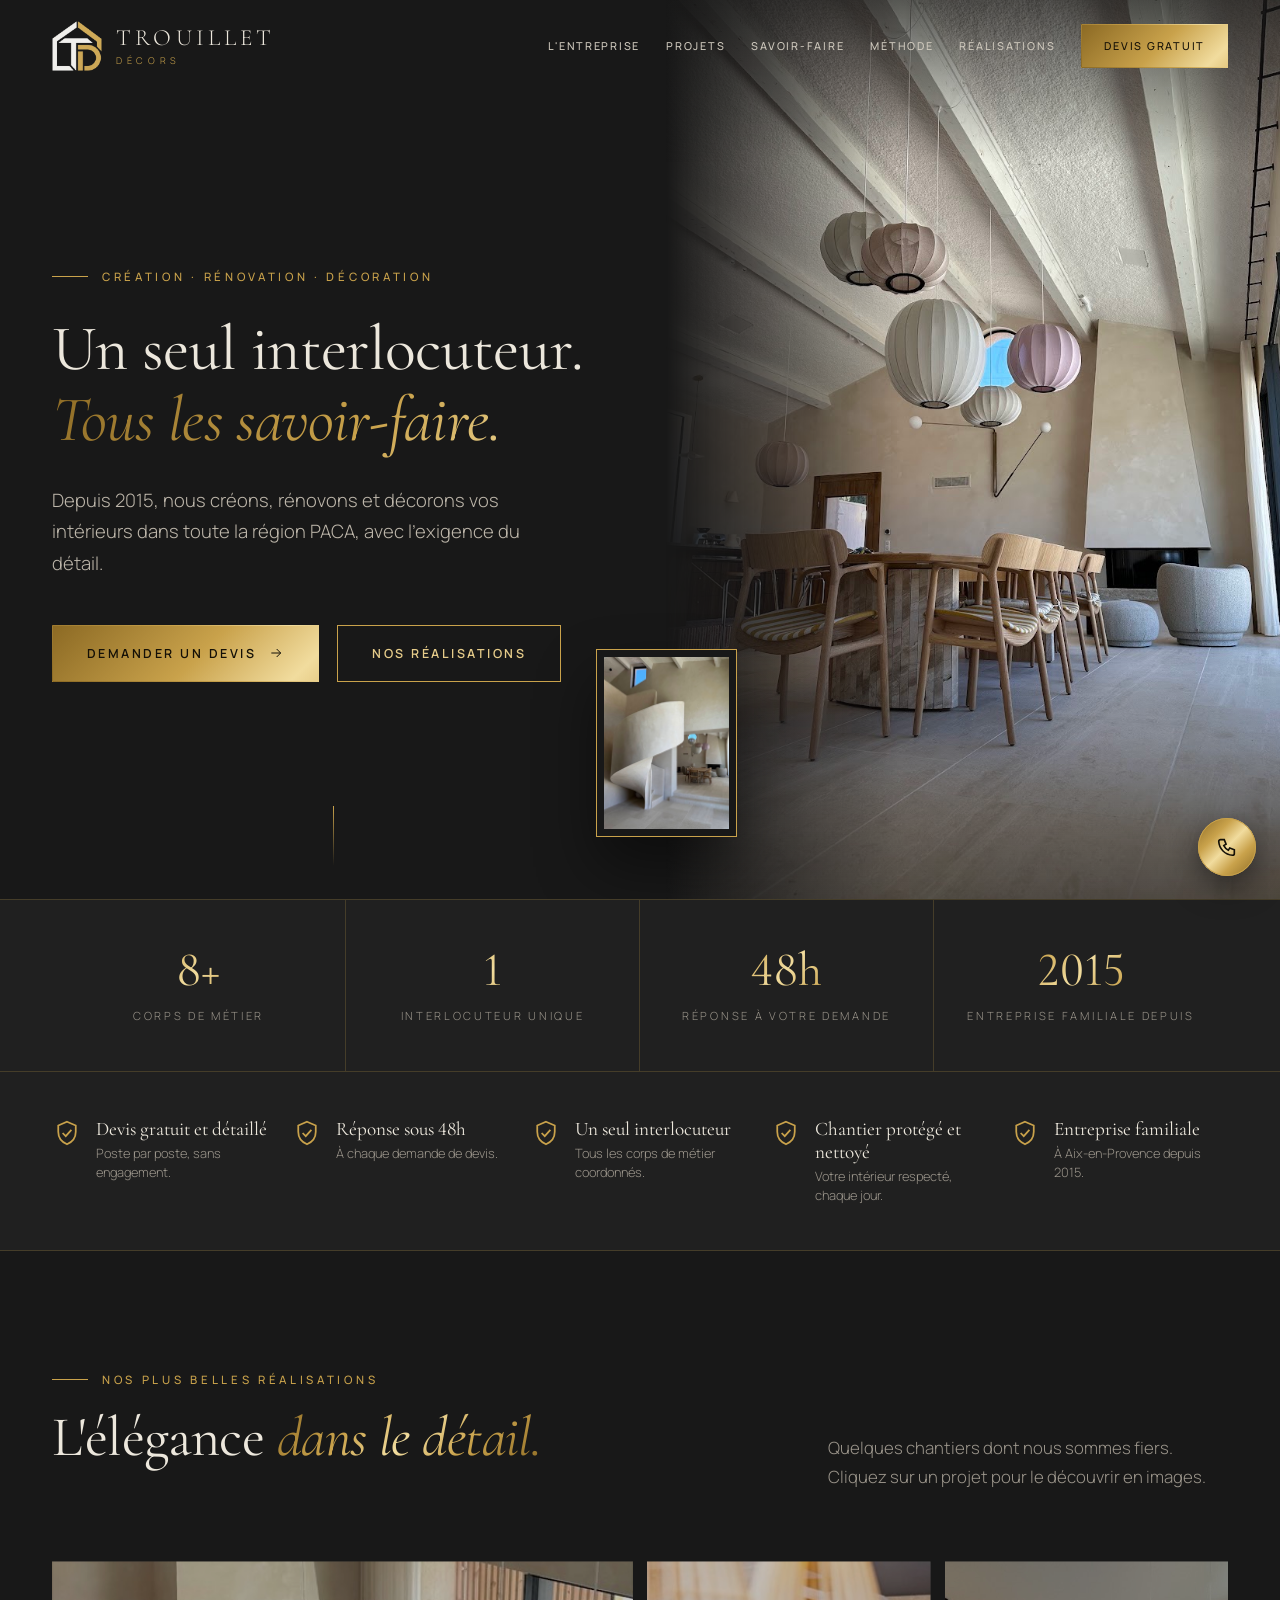
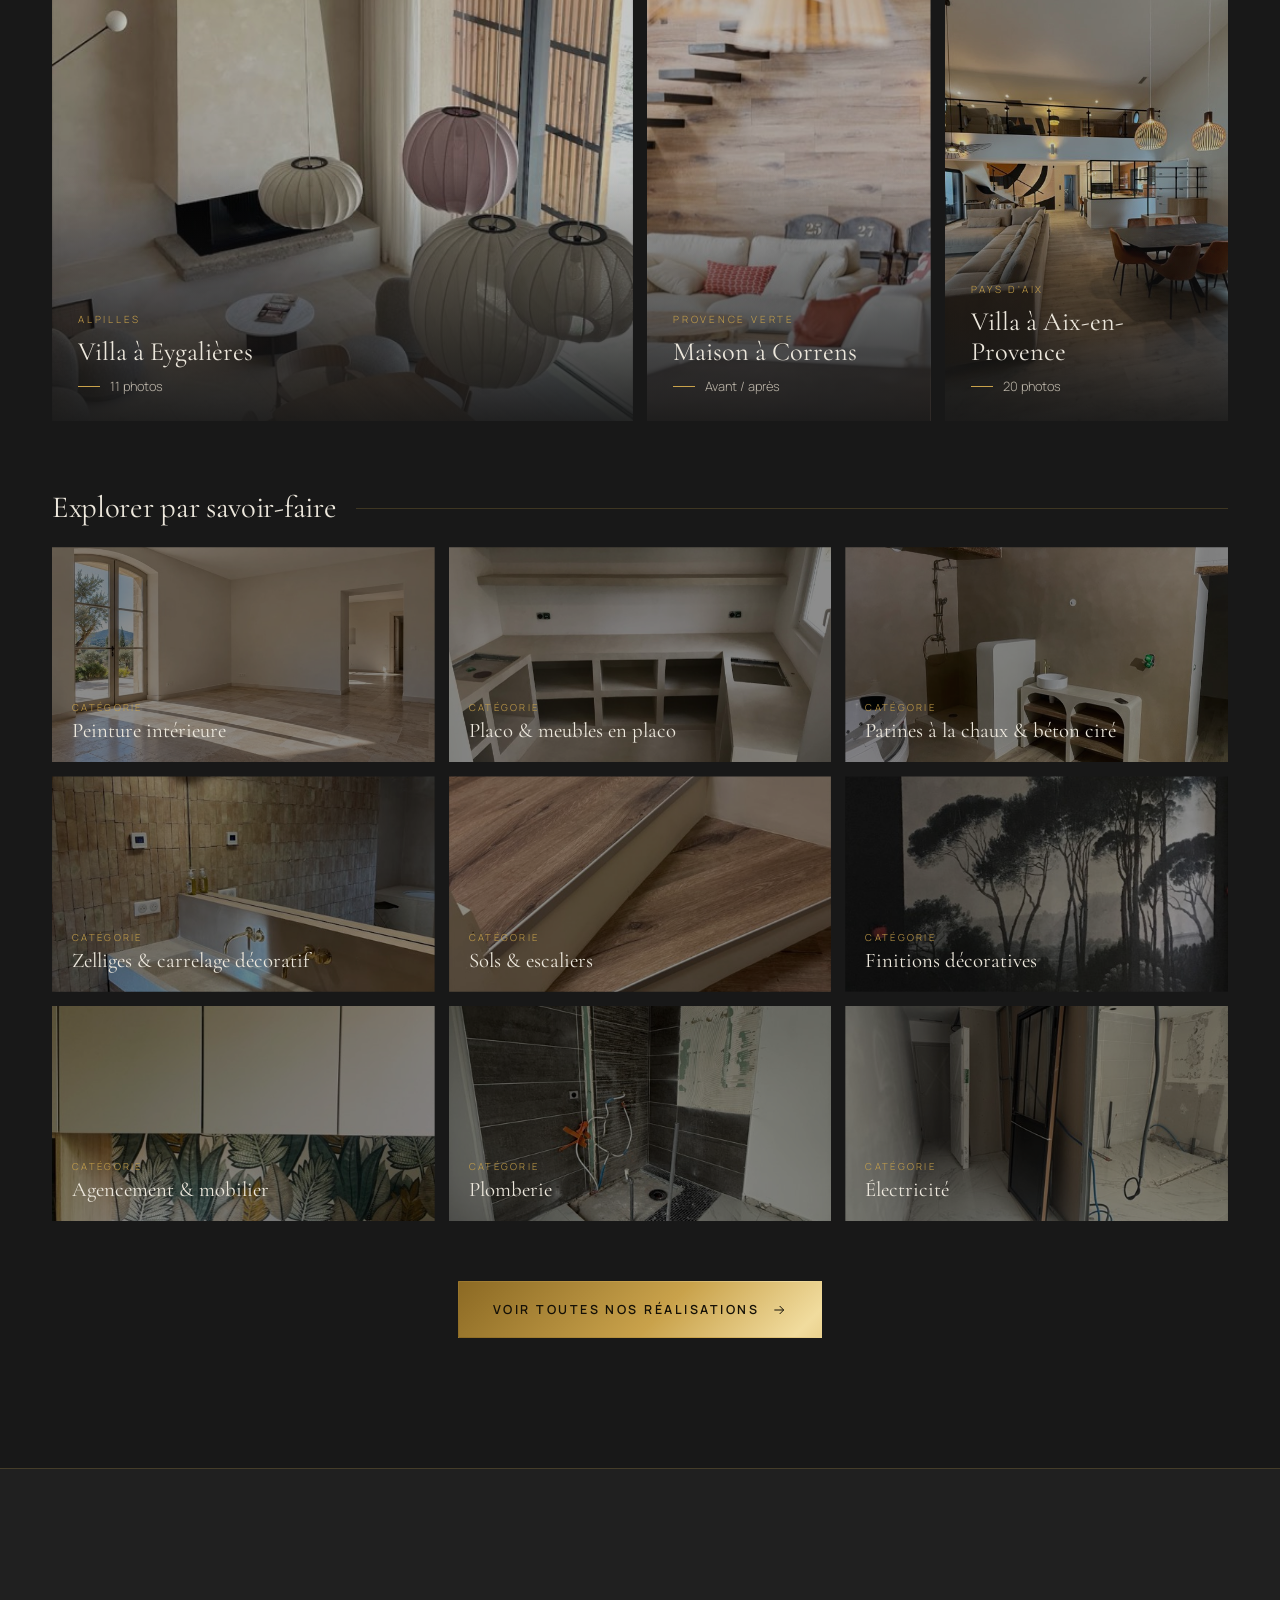
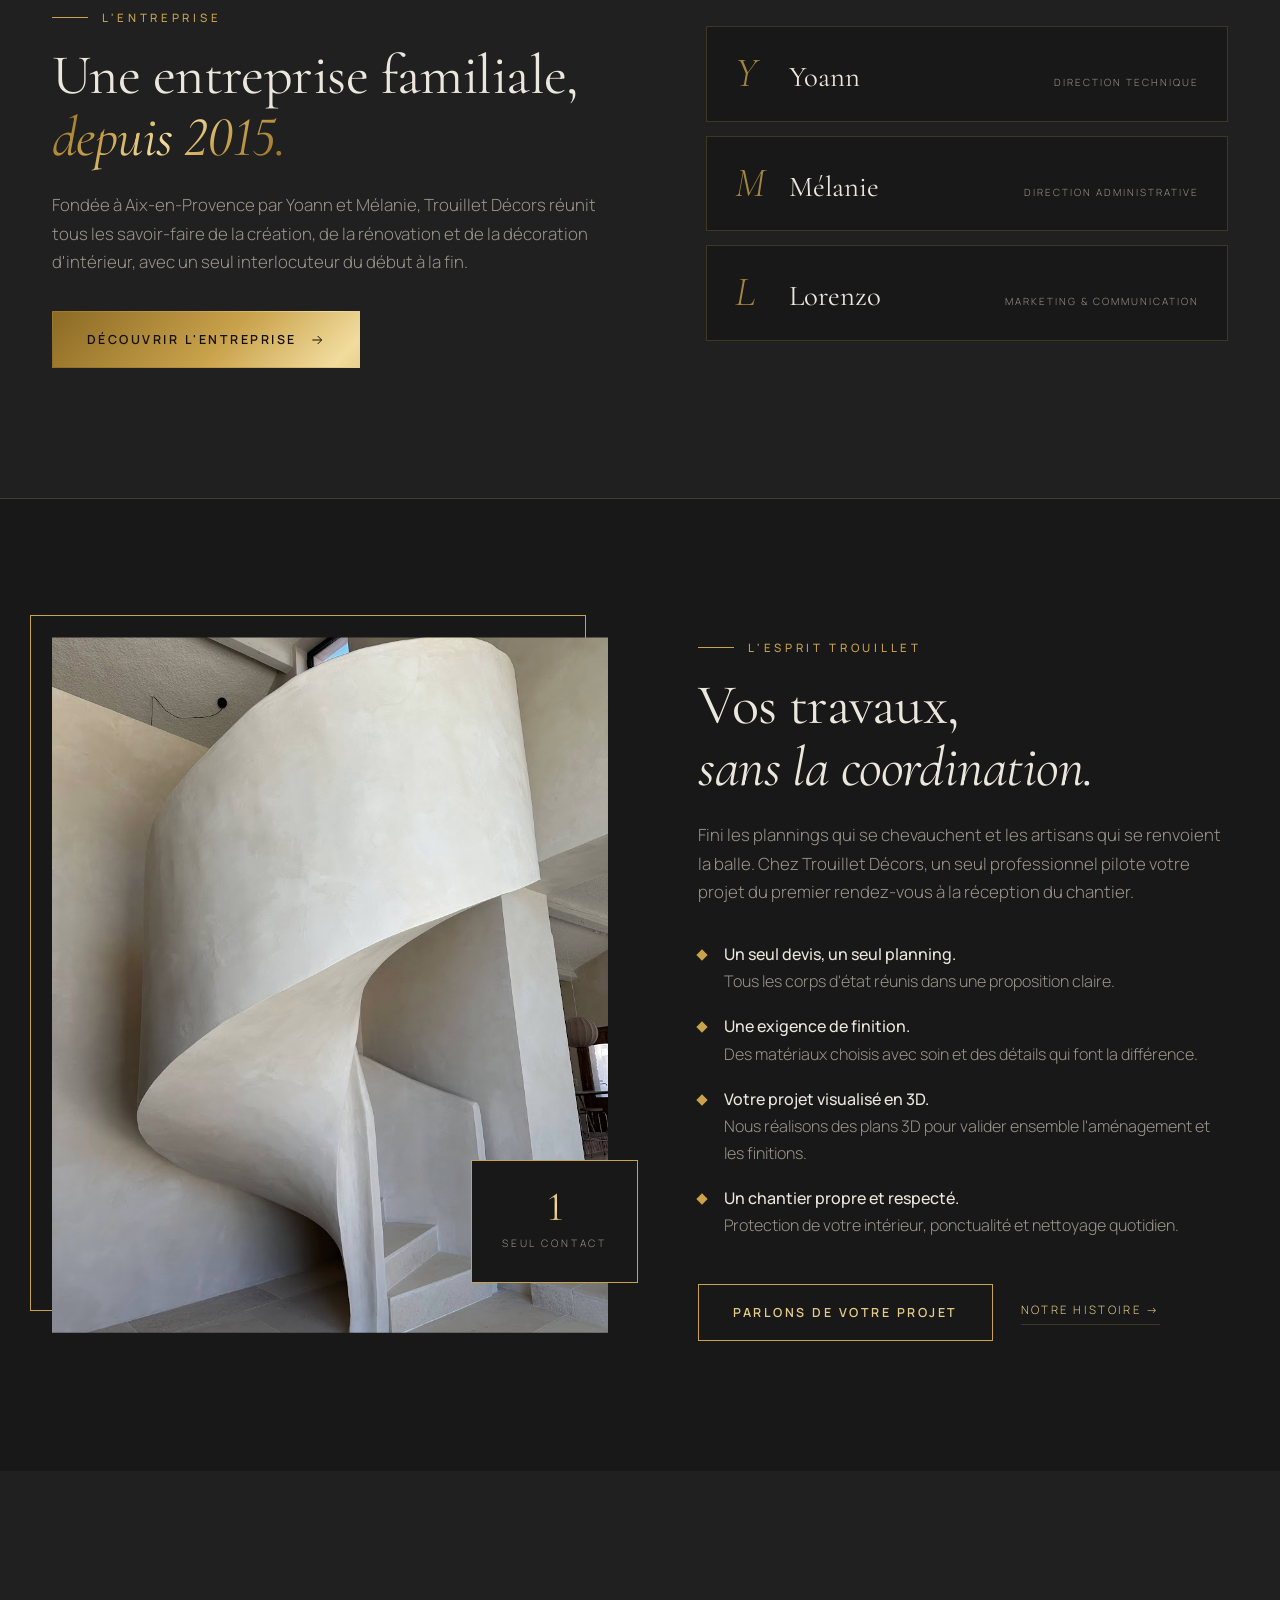
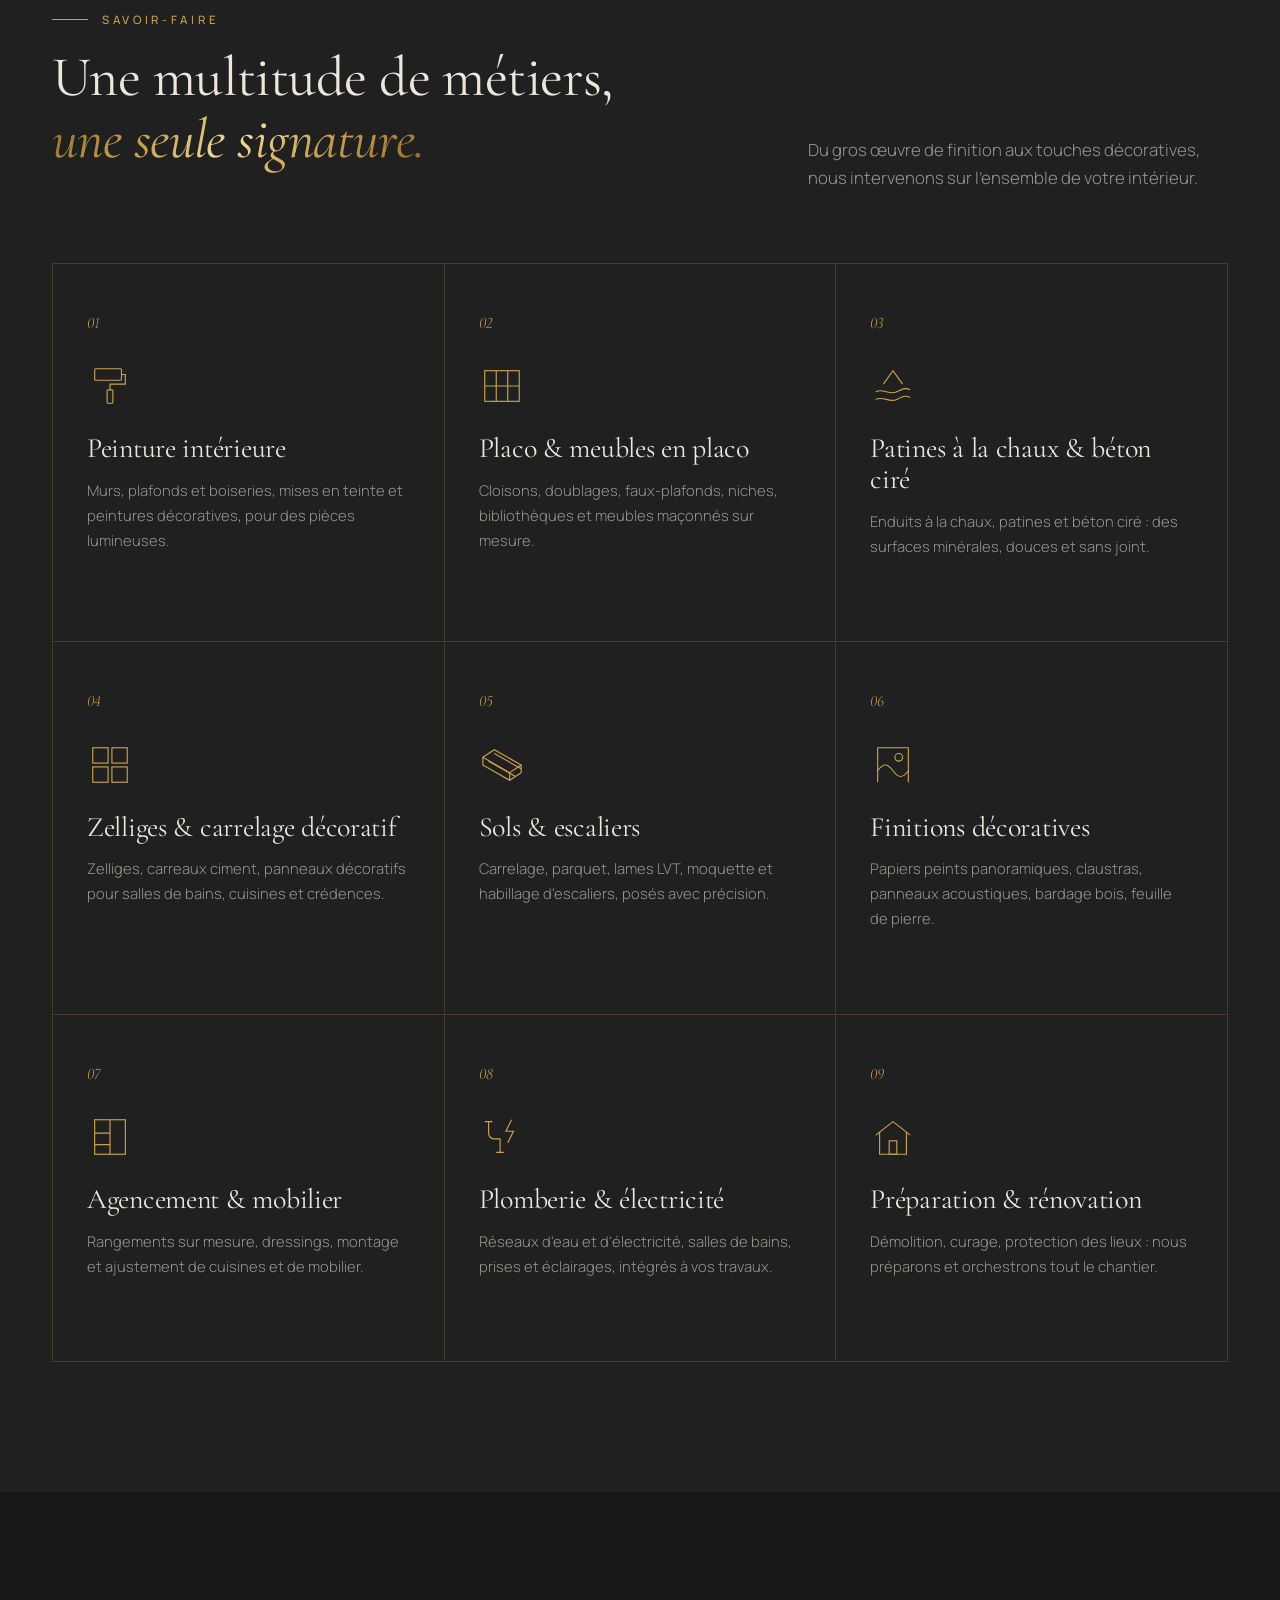
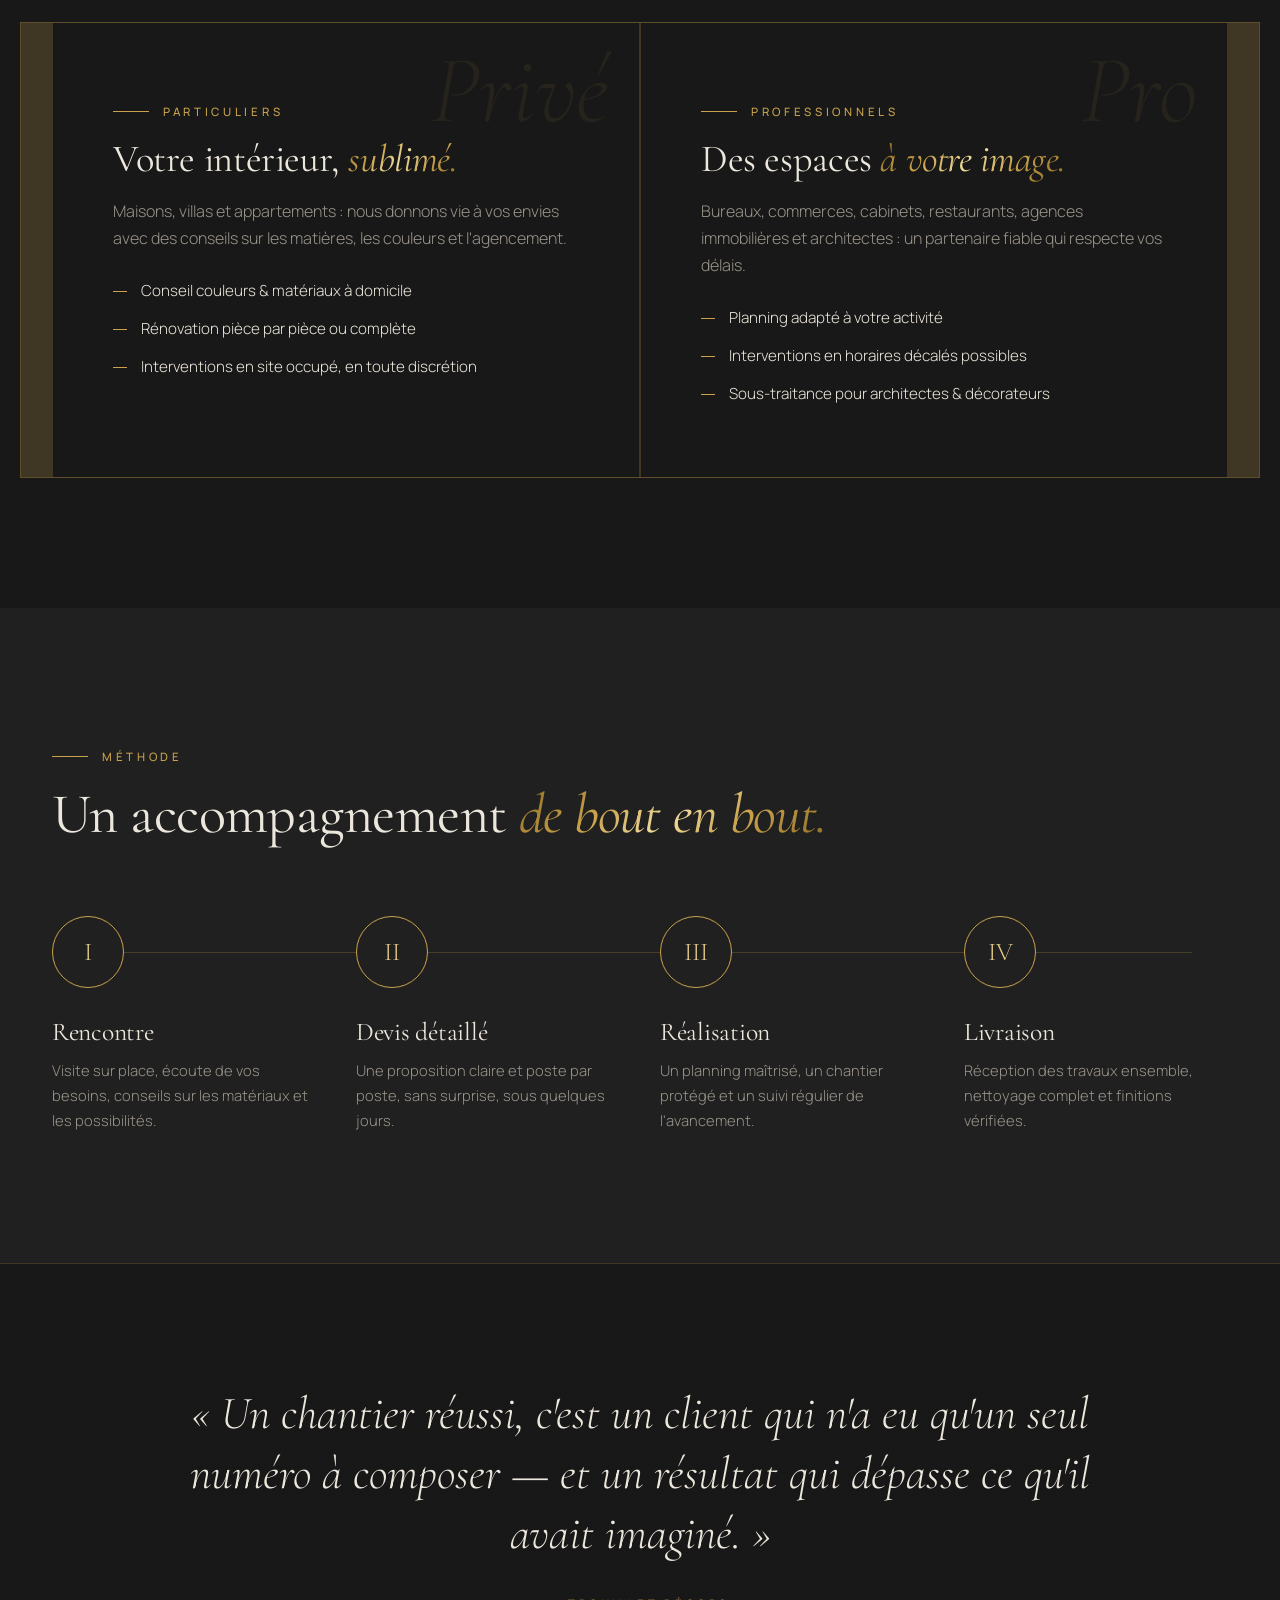
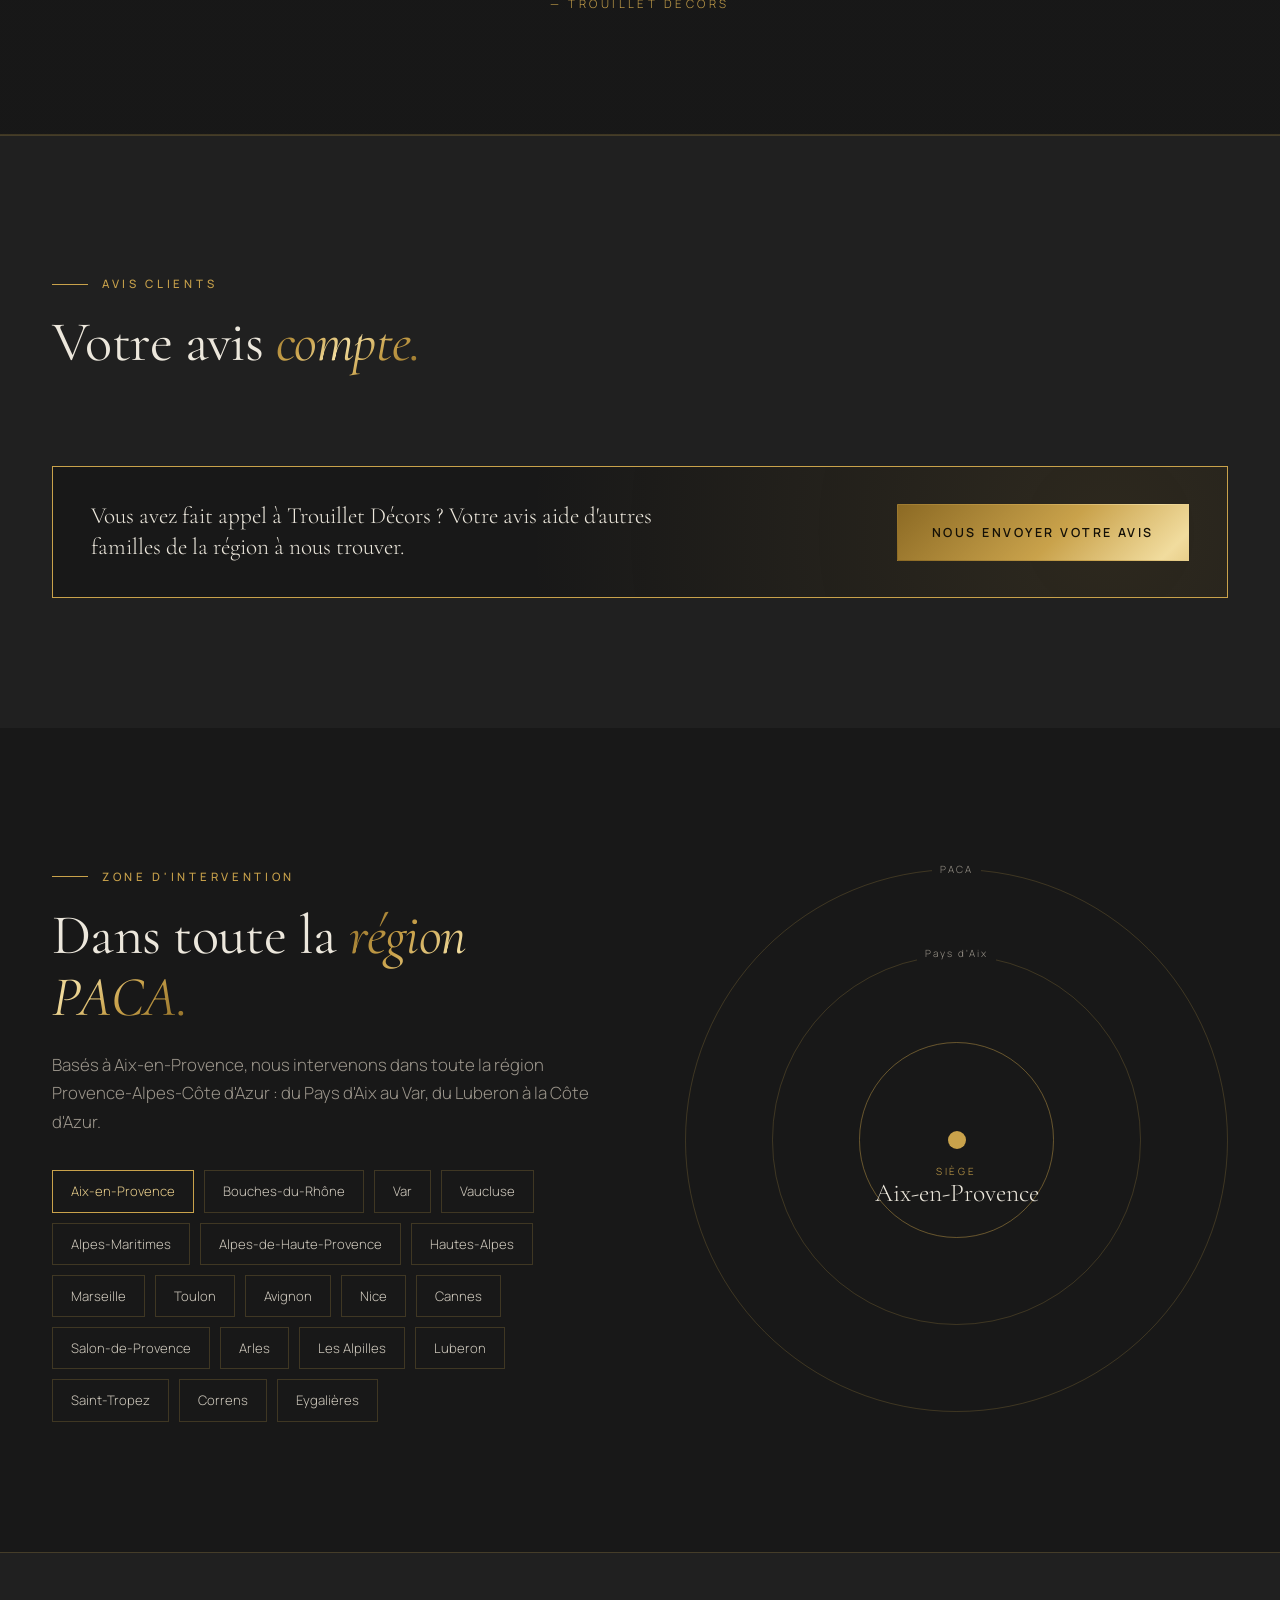
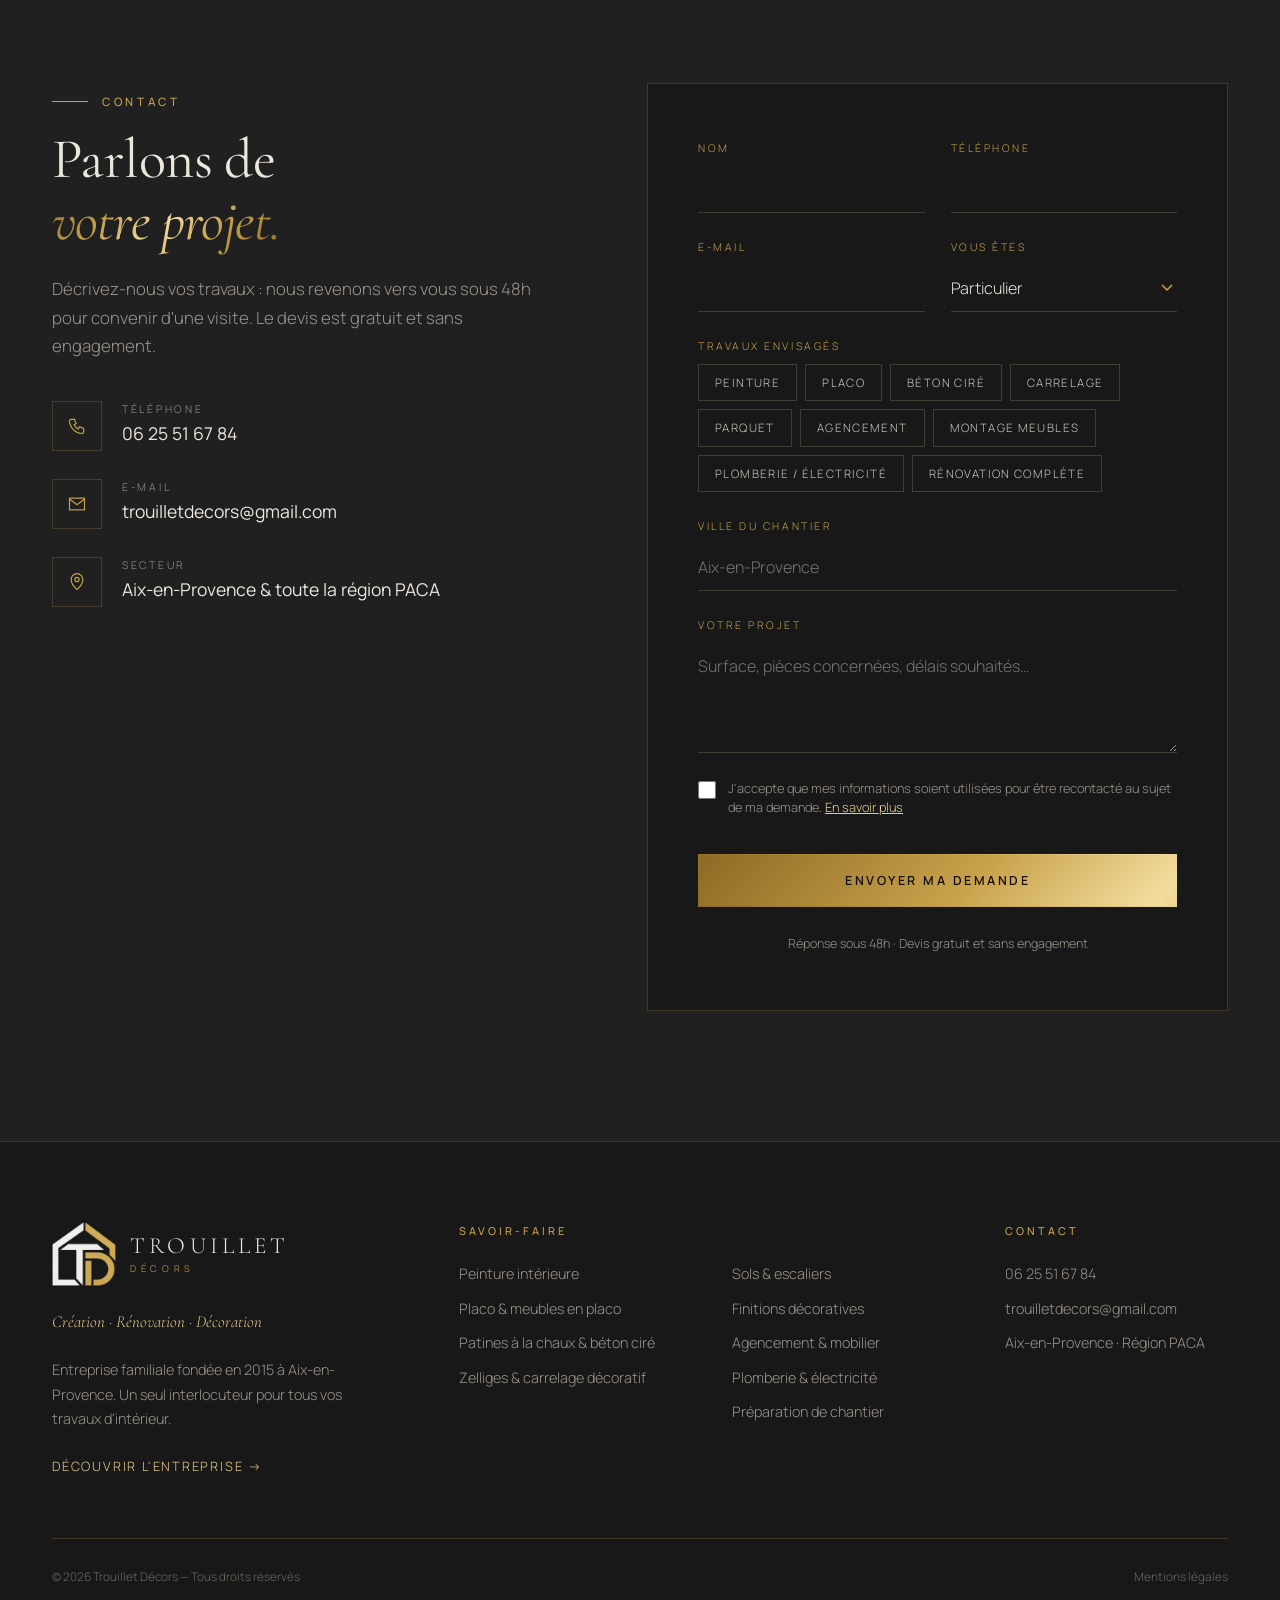
==== commit fc53fecd: "Zone d'intervention étendue à toute la région PACA, villa renommée Aix-en-Provence Co-Authored-By: C" ====
--- a/index.html
+++ b/index.html
@@ -7,13 +7,13 @@
 <meta name="theme-color" content="#181818">
 <link rel="preload" as="image" href="images/eygalieres/full/eygalieres-09.jpg">
 <title>Trouillet Décors — Création, rénovation & décoration à Aix-en-Provence</title>
-<meta name="description" content="Trouillet Décors, création, rénovation et décoration d'intérieur depuis 2015 : peinture, placo, patines à la chaux, béton ciré, zelliges, carrelage, parquet, papiers peints, agencement et montage de mobilier à Aix-en-Provence et dans le Pays d'Aix. Un seul interlocuteur pour tous vos travaux de finition.">
+<meta name="description" content="Trouillet Décors, création, rénovation et décoration d'intérieur depuis 2015 : peinture, placo, patines à la chaux, béton ciré, zelliges, carrelage, parquet, papiers peints, agencement et montage de mobilier à Aix-en-Provence et dans toute la région PACA. Un seul interlocuteur pour tous vos travaux de finition.">
 <link rel="preconnect" href="https://fonts.googleapis.com">
 <link rel="preconnect" href="https://fonts.gstatic.com" crossorigin>
 <link href="https://fonts.googleapis.com/css2?family=Cormorant+Garamond:ital,wght@0,400;0,500;0,600;1,400&family=Manrope:wght@300;400;500;600&display=swap" rel="stylesheet">
 <link rel="icon" type="image/png" href="images/logo/favicon-64.png">
 <link rel="apple-touch-icon" href="images/logo/apple-touch-icon.png">
-<link rel="stylesheet" href="site.css?v=202610231030">
+<link rel="stylesheet" href="site.css?v=202610281129">
 </head>
 <body>
 <div class="progress" aria-hidden="true"></div>
@@ -32,7 +32,7 @@
       <a href="#methode">Méthode</a>
       <a href="realisations.html">Réalisations</a>
       <a href="#contact" class="btn btn-gold">Devis gratuit</a>
-      <div class="menu-foot"><a href="tel:+33625516784">06 25 51 67 84</a><span>Aix-en-Provence & Pays d'Aix</span></div>
+      <div class="menu-foot"><a href="tel:+33625516784">06 25 51 67 84</a><span>Aix-en-Provence & PACA</span></div>
     </nav>
     <nav class="quick" aria-label="Accès rapide"><a href="entreprise.html">L'entreprise</a><a href="realisations.html">Réalisations</a></nav>
     <button class="burger" id="burger" aria-label="Menu"><span></span><span></span><span></span></button>
@@ -84,7 +84,7 @@
     <div class="projects" id="home-projects">
       <a href="realisations.html#projets" class="proj big rv" data-project="eygalieres"><img src="images/eygalieres/full/eygalieres-02.jpg" srcset="images/eygalieres/thumb/eygalieres-02.jpg 700w, images/eygalieres/full/eygalieres-02.jpg 1200w" sizes="(max-width:600px) 85vw, 50vw" alt="Villa à Eygalières" loading="lazy"><div class="proj-txt"><small>Alpilles</small><b>Villa à Eygalières</b><span>11 photos</span></div></a>
       <a href="realisations.html#projets" class="proj rv d1" data-project="correns"><img src="images/correns/thumb/correns-10.jpg" alt="Maison contemporaine à Correns" loading="lazy"><div class="proj-txt"><small>Provence Verte</small><b>Maison à Correns</b><span>Avant / après</span></div></a>
-      <a href="realisations.html#projets" class="proj rv d2" data-project="villa-saint-maximin"><img src="images/villa-saint-maximin/thumb/villa-saint-maximin-03.jpg" alt="Villa à Saint-Maximin" loading="lazy"><div class="proj-txt"><small>Sainte-Baume</small><b>Villa à Saint-Maximin</b><span>20 photos</span></div></a>
+      <a href="realisations.html#projets" class="proj rv d2" data-project="villa-saint-maximin"><img src="images/villa-saint-maximin/thumb/villa-saint-maximin-03.jpg" alt="Villa à Aix-en-Provence" loading="lazy"><div class="proj-txt"><small>Pays d'Aix</small><b>Villa à Aix-en-Provence</b><span>20 photos</span></div></a>
     </div>
     <div class="swipe-hint"><span></span>Faites glisser pour voir les projets</div>
     <h3 class="cats-title rv">Explorer par savoir-faire</h3>
@@ -282,16 +282,16 @@
   <div class="wrap">
     <div>
       <span class="eyebrow rv">Zone d'intervention</span>
-      <h2 class="rv d1">Au cœur du <em class="gold">Pays d'Aix.</em></h2>
-      <p class="lead rv d2">Basés à Aix-en-Provence, nous intervenons dans tout le Pays d'Aix, et jusqu'aux Alpilles et au Var pour les projets qui le méritent.</p>
+      <h2 class="rv d1">Dans toute la <em class="gold">région PACA.</em></h2>
+      <p class="lead rv d2">Basés à Aix-en-Provence, nous intervenons dans toute la région Provence-Alpes-Côte d'Azur : du Pays d'Aix au Var, du Luberon à la Côte d'Azur.</p>
       <div class="towns rv d3">
-        <span class="main">Aix-en-Provence</span><span>Le Tholonet</span><span>Puyricard</span><span>Éguilles</span><span>Venelles</span><span>Luynes</span><span>Les Milles</span><span>Meyreuil</span><span>Bouc-Bel-Air</span><span>Gardanne</span><span>Ventabren</span><span>Saint-Marc-Jaumegarde</span><span>Trets</span><span>Marseille</span><span>Saint-Maximin</span><span>Correns</span><span>Eygalières</span>
+        <span class="main">Aix-en-Provence</span><span>Bouches-du-Rhône</span><span>Var</span><span>Vaucluse</span><span>Alpes-Maritimes</span><span>Alpes-de-Haute-Provence</span><span>Hautes-Alpes</span><span>Marseille</span><span>Toulon</span><span>Avignon</span><span>Nice</span><span>Cannes</span><span>Salon-de-Provence</span><span>Arles</span><span>Les Alpilles</span><span>Luberon</span><span>Saint-Tropez</span><span>Correns</span><span>Eygalières</span>
       </div>
     </div>
     <div class="map rv d1">
       <div class="ring"></div><div class="ring"></div><div class="ring"></div>
-      <span class="km" style="top:-8px">30 km</span>
-      <span class="km" style="top:14%">20 km</span>
+      <span class="km" style="top:-8px">PACA</span>
+      <span class="km" style="top:14%">Pays d'Aix</span>
       <div class="pulse"></div>
       <div class="map-label"><small>Siège</small>Aix-en-Provence</div>
     </div>
@@ -308,7 +308,7 @@
       <div class="coords rv d3">
         <div class="coord"><div class="ci"><svg viewBox="0 0 24 24" fill="none" stroke="currentColor" stroke-width="1.4"><path d="M5 4h4l2 5-2.5 1.5a11 11 0 005 5L15 13l5 2v4a2 2 0 01-2 2A16 16 0 013 6a2 2 0 012-2"/></svg></div><div><small>Téléphone</small><b><a href="tel:+33625516784">06 25 51 67 84</a></b></div></div>
         <div class="coord"><div class="ci"><svg viewBox="0 0 24 24" fill="none" stroke="currentColor" stroke-width="1.4"><rect x="3" y="5" width="18" height="14"/><path d="M3 6l9 7 9-7"/></svg></div><div><small>E-mail</small><b><a href="mailto:trouilletdecors@gmail.com">trouilletdecors@gmail.com</a></b></div></div>
-        <div class="coord"><div class="ci"><svg viewBox="0 0 24 24" fill="none" stroke="currentColor" stroke-width="1.4"><path d="M12 21s-7-6-7-12a7 7 0 0114 0c0 6-7 12-7 12z"/><circle cx="12" cy="9" r="2.5"/></svg></div><div><small>Secteur</small><b>Aix-en-Provence & Pays d'Aix</b></div></div>
+        <div class="coord"><div class="ci"><svg viewBox="0 0 24 24" fill="none" stroke="currentColor" stroke-width="1.4"><path d="M12 21s-7-6-7-12a7 7 0 0114 0c0 6-7 12-7 12z"/><circle cx="12" cy="9" r="2.5"/></svg></div><div><small>Secteur</small><b>Aix-en-Provence & toute la région PACA</b></div></div>
       </div>
     </div>
     <form class="rv d1" id="form">
@@ -351,7 +351,7 @@
       </div>
       <div><h4>Savoir-faire</h4><ul><li><a href="peinture-aix-en-provence.html">Peinture intérieure</a></li><li><a href="placo-aix-en-provence.html">Placo & meubles en placo</a></li><li><a href="beton-cire-enduit-chaux-aix-en-provence.html">Patines à la chaux & béton ciré</a></li><li><a href="zelliges-carrelage-aix-en-provence.html">Zelliges & carrelage décoratif</a></li></ul></div>
       <div><h4>&nbsp;</h4><ul><li><a href="pose-sols-aix-en-provence.html">Sols & escaliers</a></li><li><a href="papier-peint-decoration-aix-en-provence.html">Finitions décoratives</a></li><li><a href="agencement-sur-mesure-aix-en-provence.html">Agencement & mobilier</a></li><li><a href="plomberie-electricite-aix-en-provence.html">Plomberie & électricité</a></li><li><a href="renovation-interieure-aix-en-provence.html">Préparation de chantier</a></li></ul></div>
-      <div><h4>Contact</h4><ul><li><a href="tel:+33625516784">06 25 51 67 84</a></li><li><a href="mailto:trouilletdecors@gmail.com">trouilletdecors@gmail.com</a></li><li>Aix-en-Provence (13)</li></ul></div>
+      <div><h4>Contact</h4><ul><li><a href="tel:+33625516784">06 25 51 67 84</a></li><li><a href="mailto:trouilletdecors@gmail.com">trouilletdecors@gmail.com</a></li><li>Aix-en-Provence · Région PACA</li></ul></div>
     </div>
     <div class="legal"><span>© <span id="y"></span> Trouillet Décors — Tous droits réservés</span><span><a href="mentions-legales.html">Mentions légales</a></span></div>
   </div>
@@ -359,8 +359,8 @@
 
 <a href="tel:+33625516784" class="float-call" aria-label="Appeler"><svg viewBox="0 0 24 24" fill="none" stroke="currentColor" stroke-width="1.8"><path d="M5 4h4l2 5-2.5 1.5a11 11 0 005 5L15 13l5 2v4a2 2 0 01-2 2A16 16 0 013 6a2 2 0 012-2"/></svg></a>
 
-<script src="photos.js?v=202610231030"></script>
-<script src="confiance.js?v=202610231030"></script>
-<script src="site.js?v=202610231030"></script>
+<script src="photos.js?v=202610281129"></script>
+<script src="confiance.js?v=202610281129"></script>
+<script src="site.js?v=202610281129"></script>
 </body>
 </html>
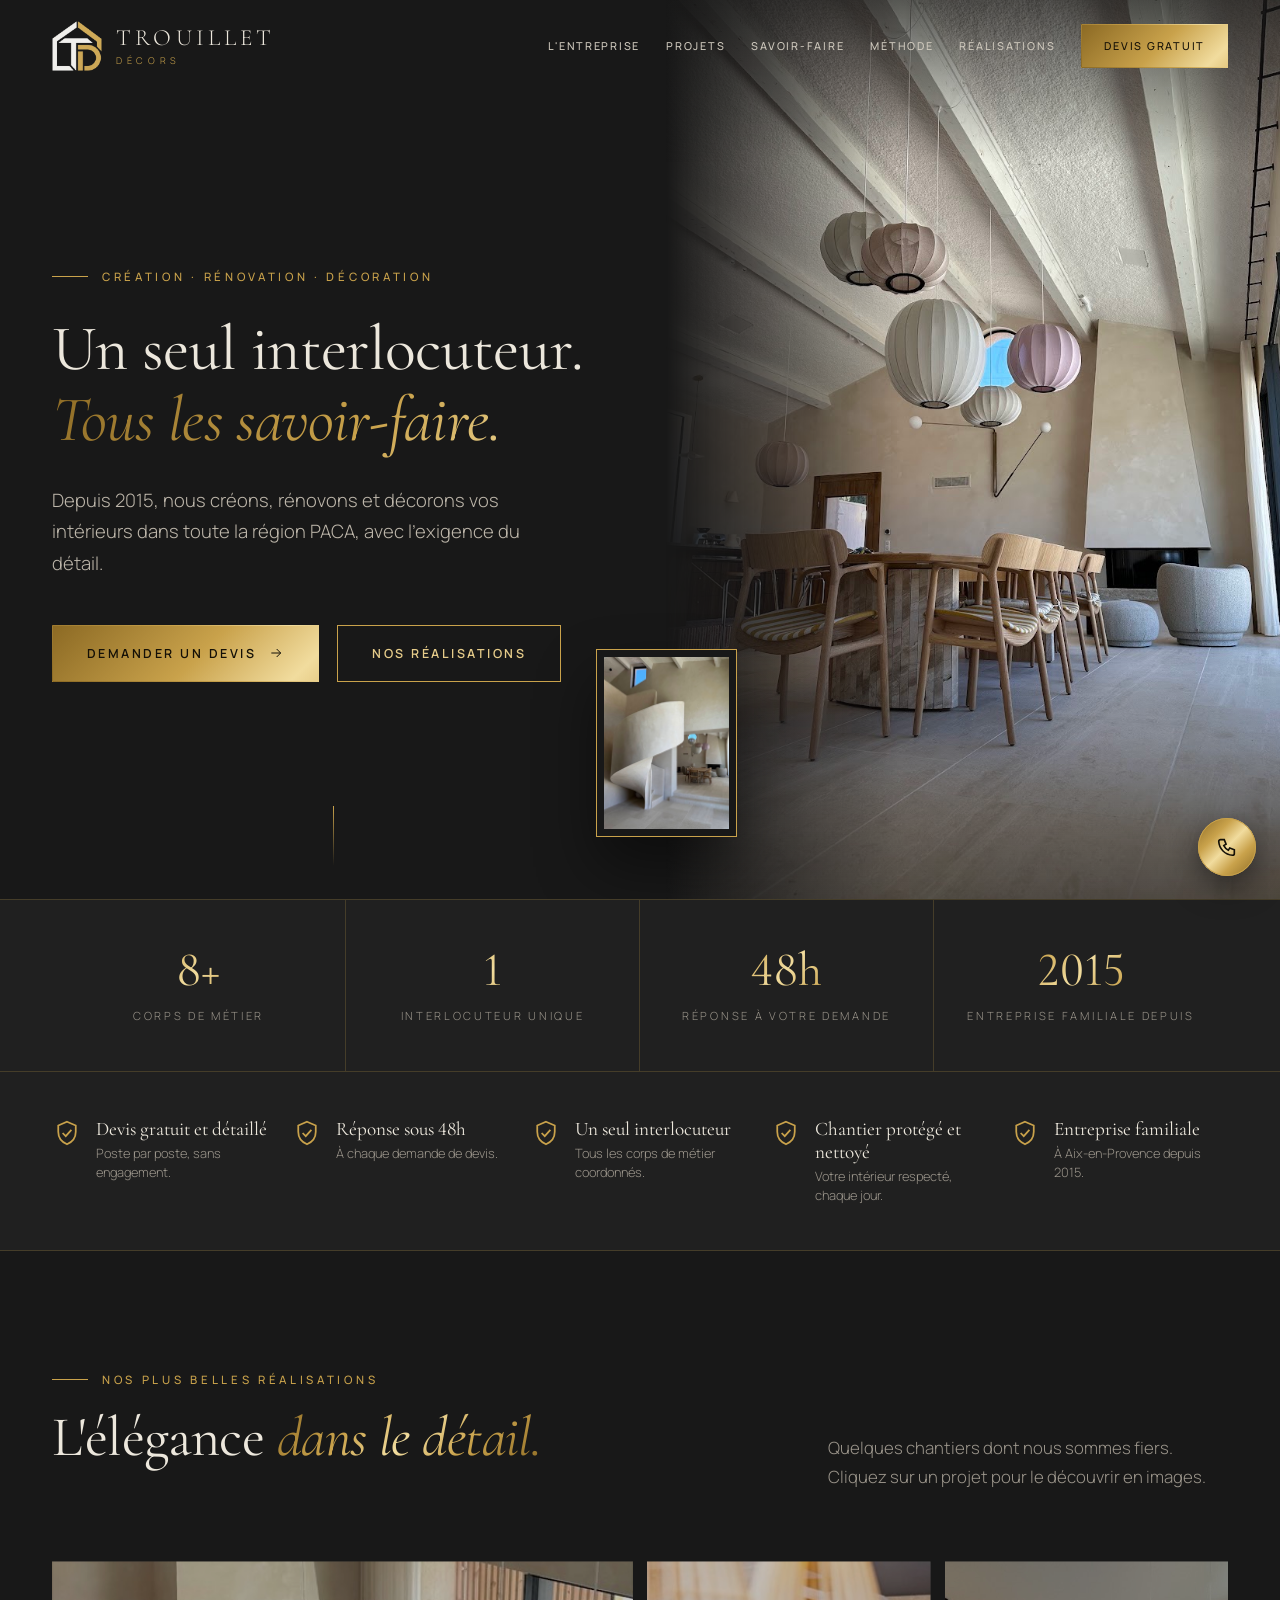
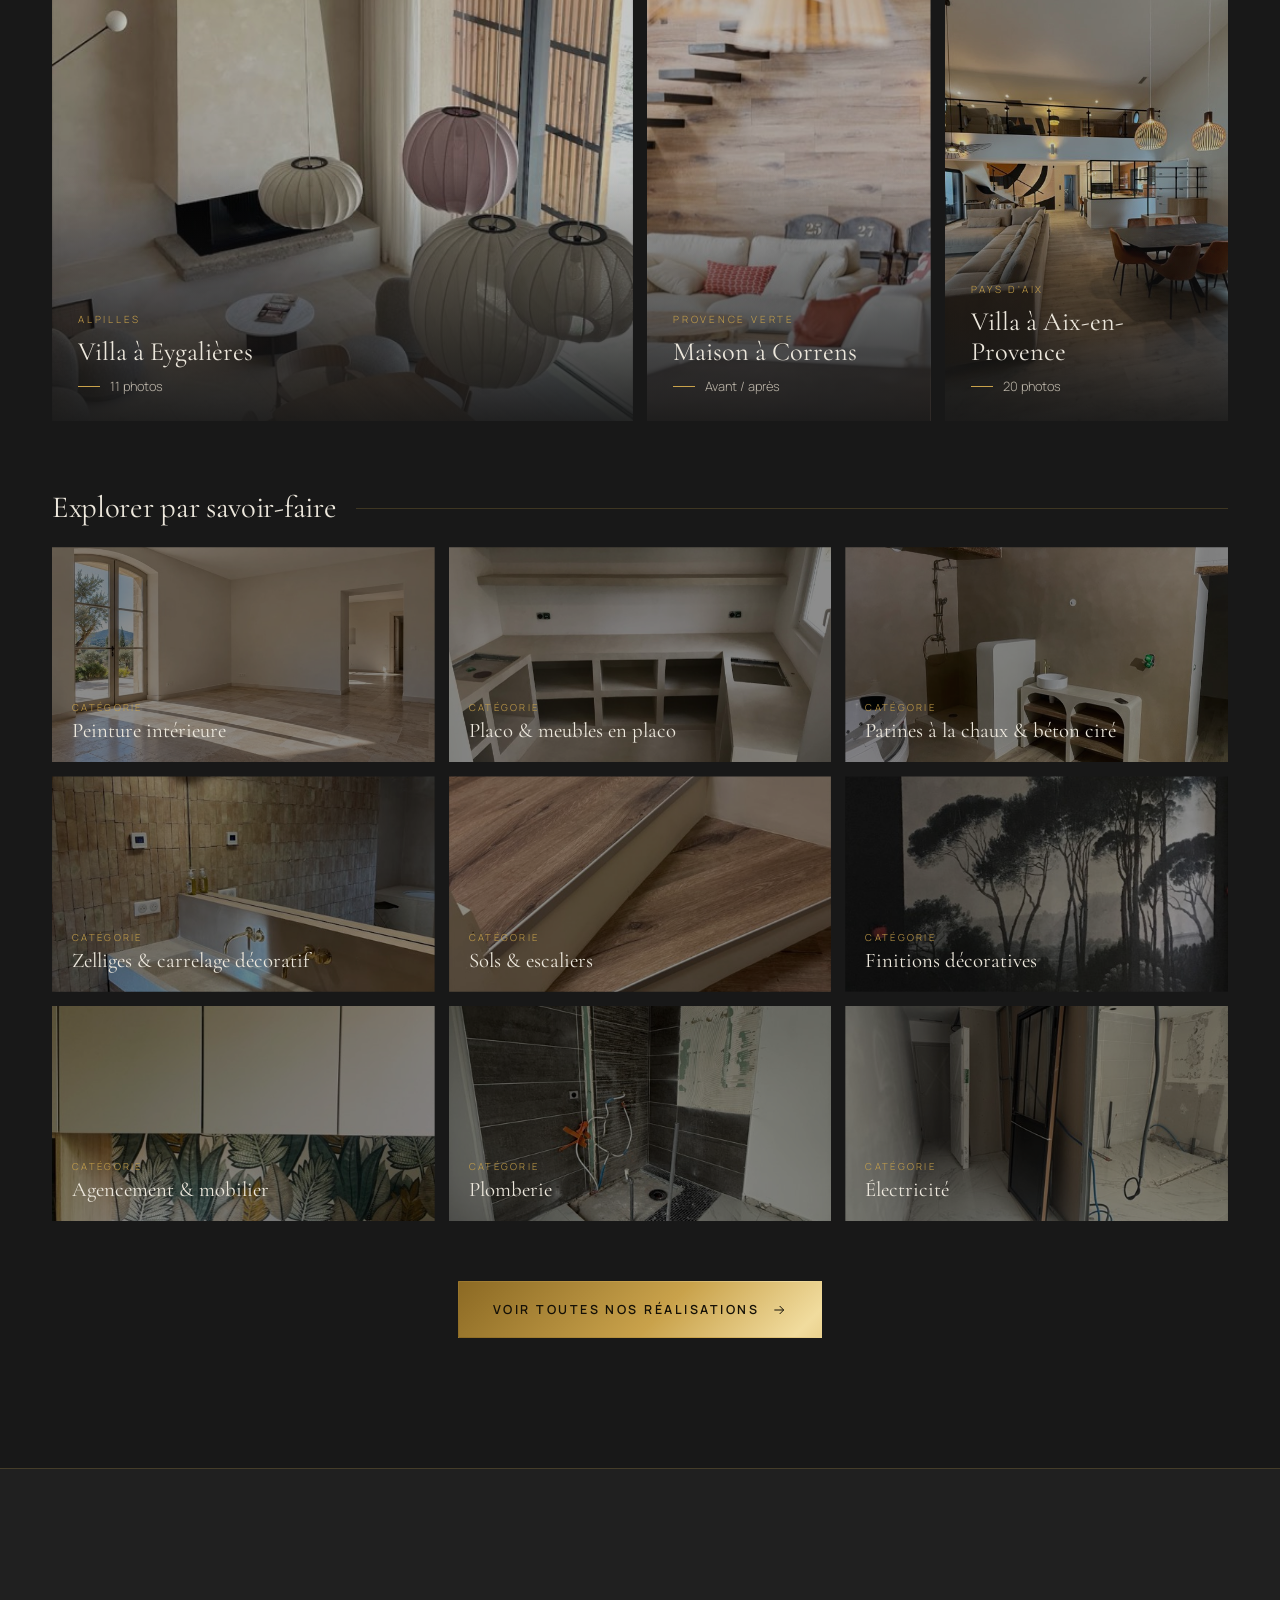
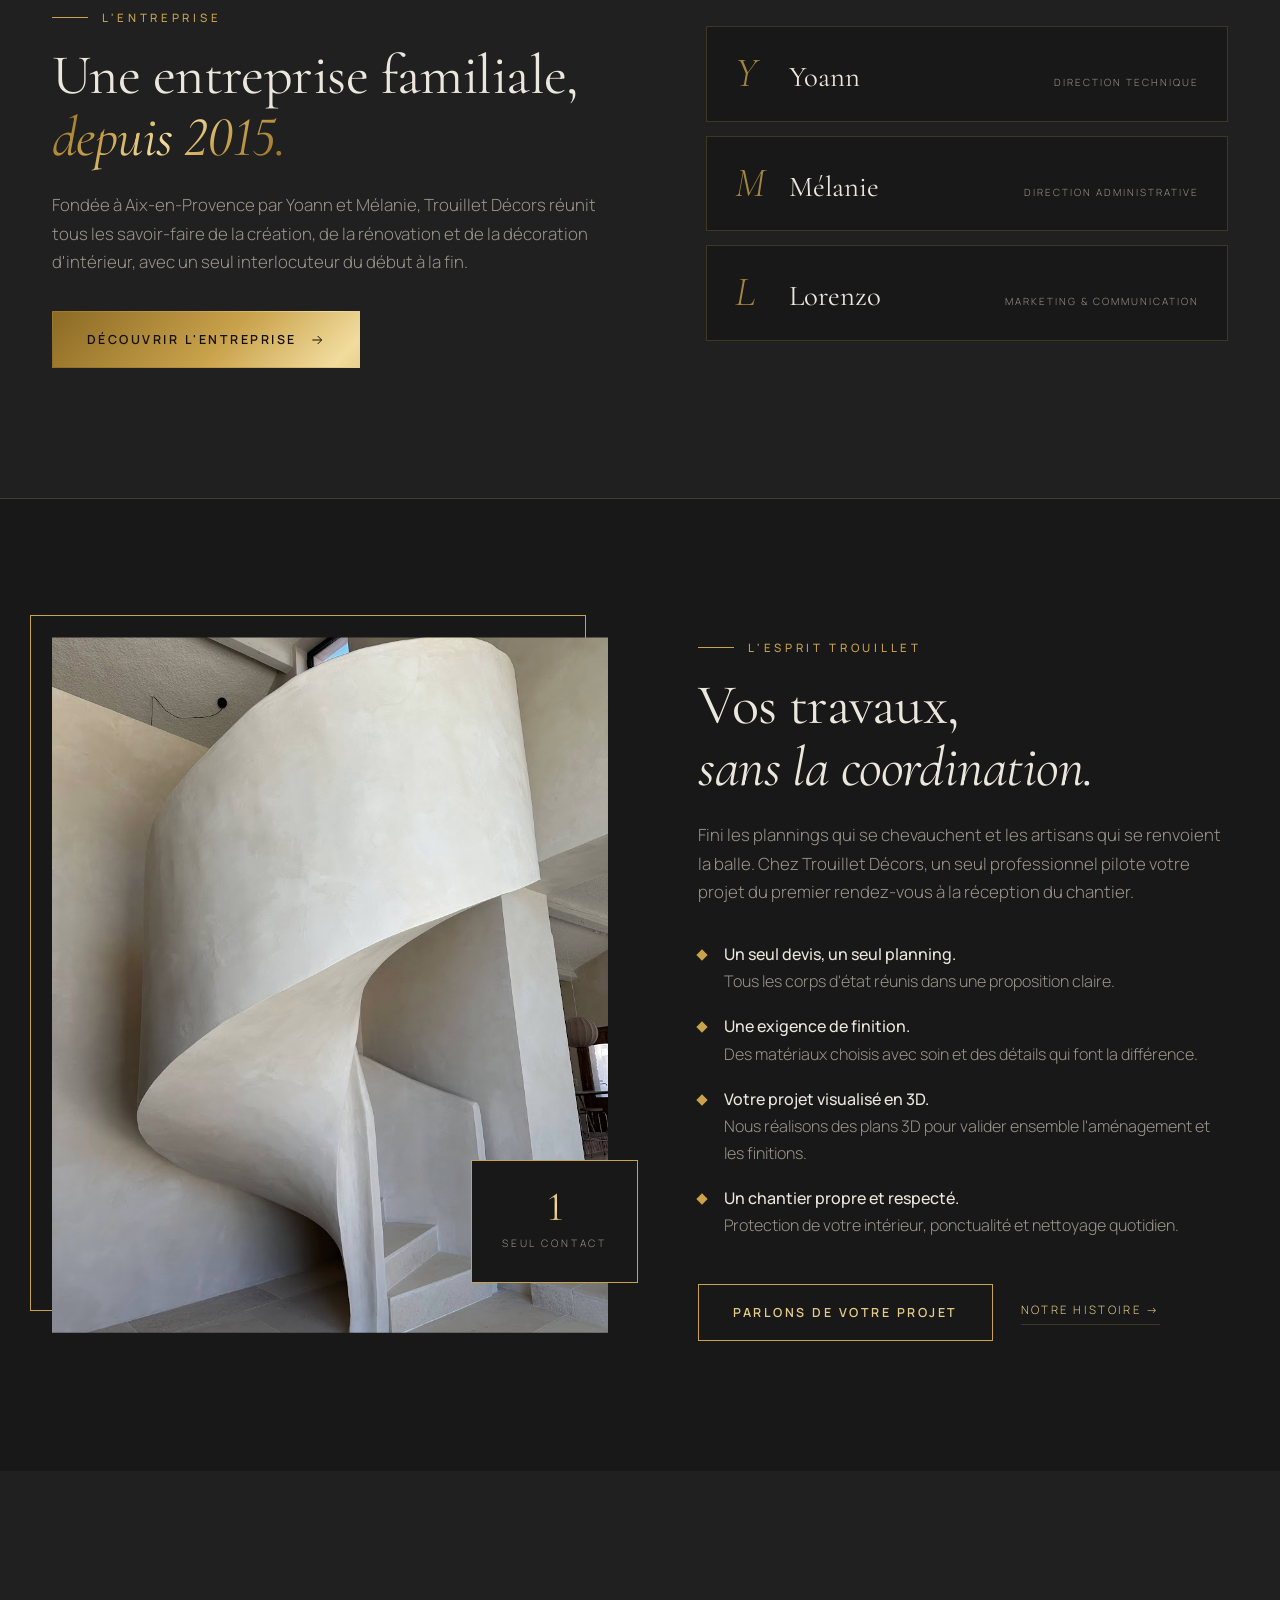
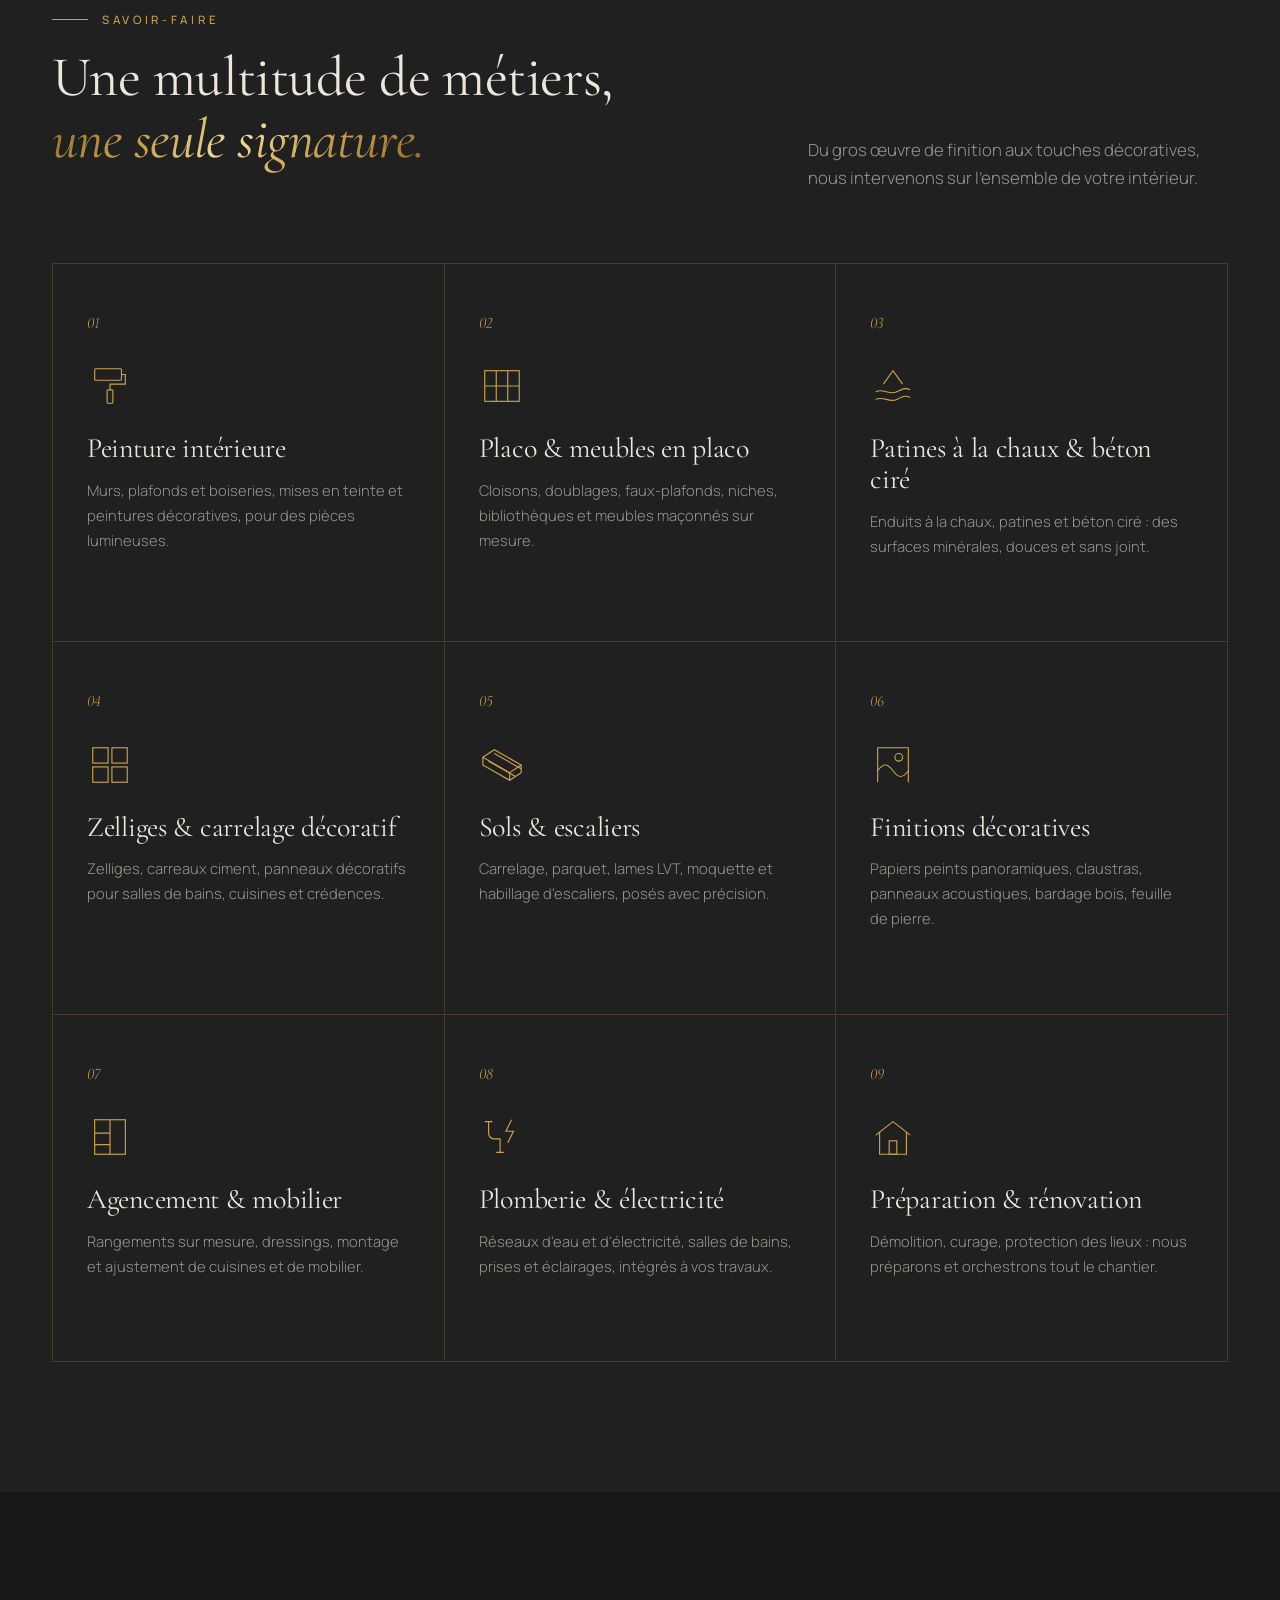
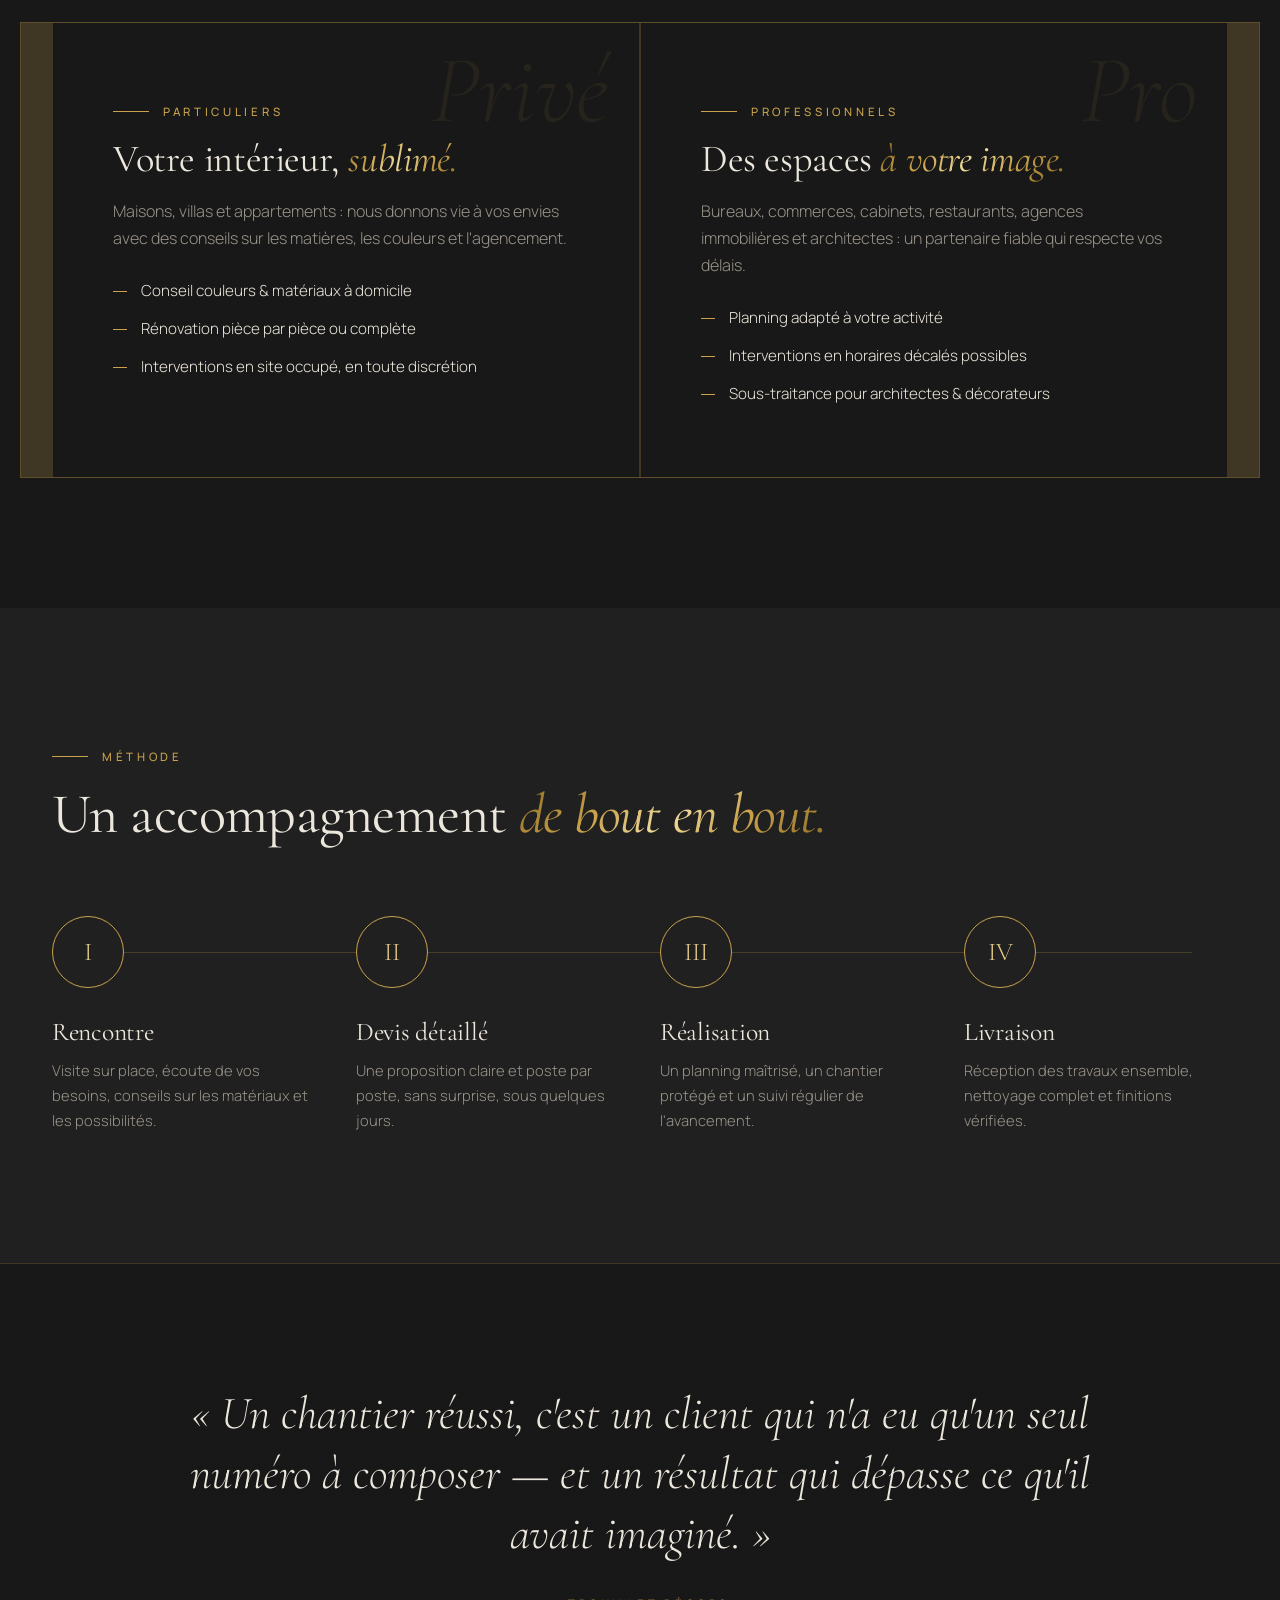
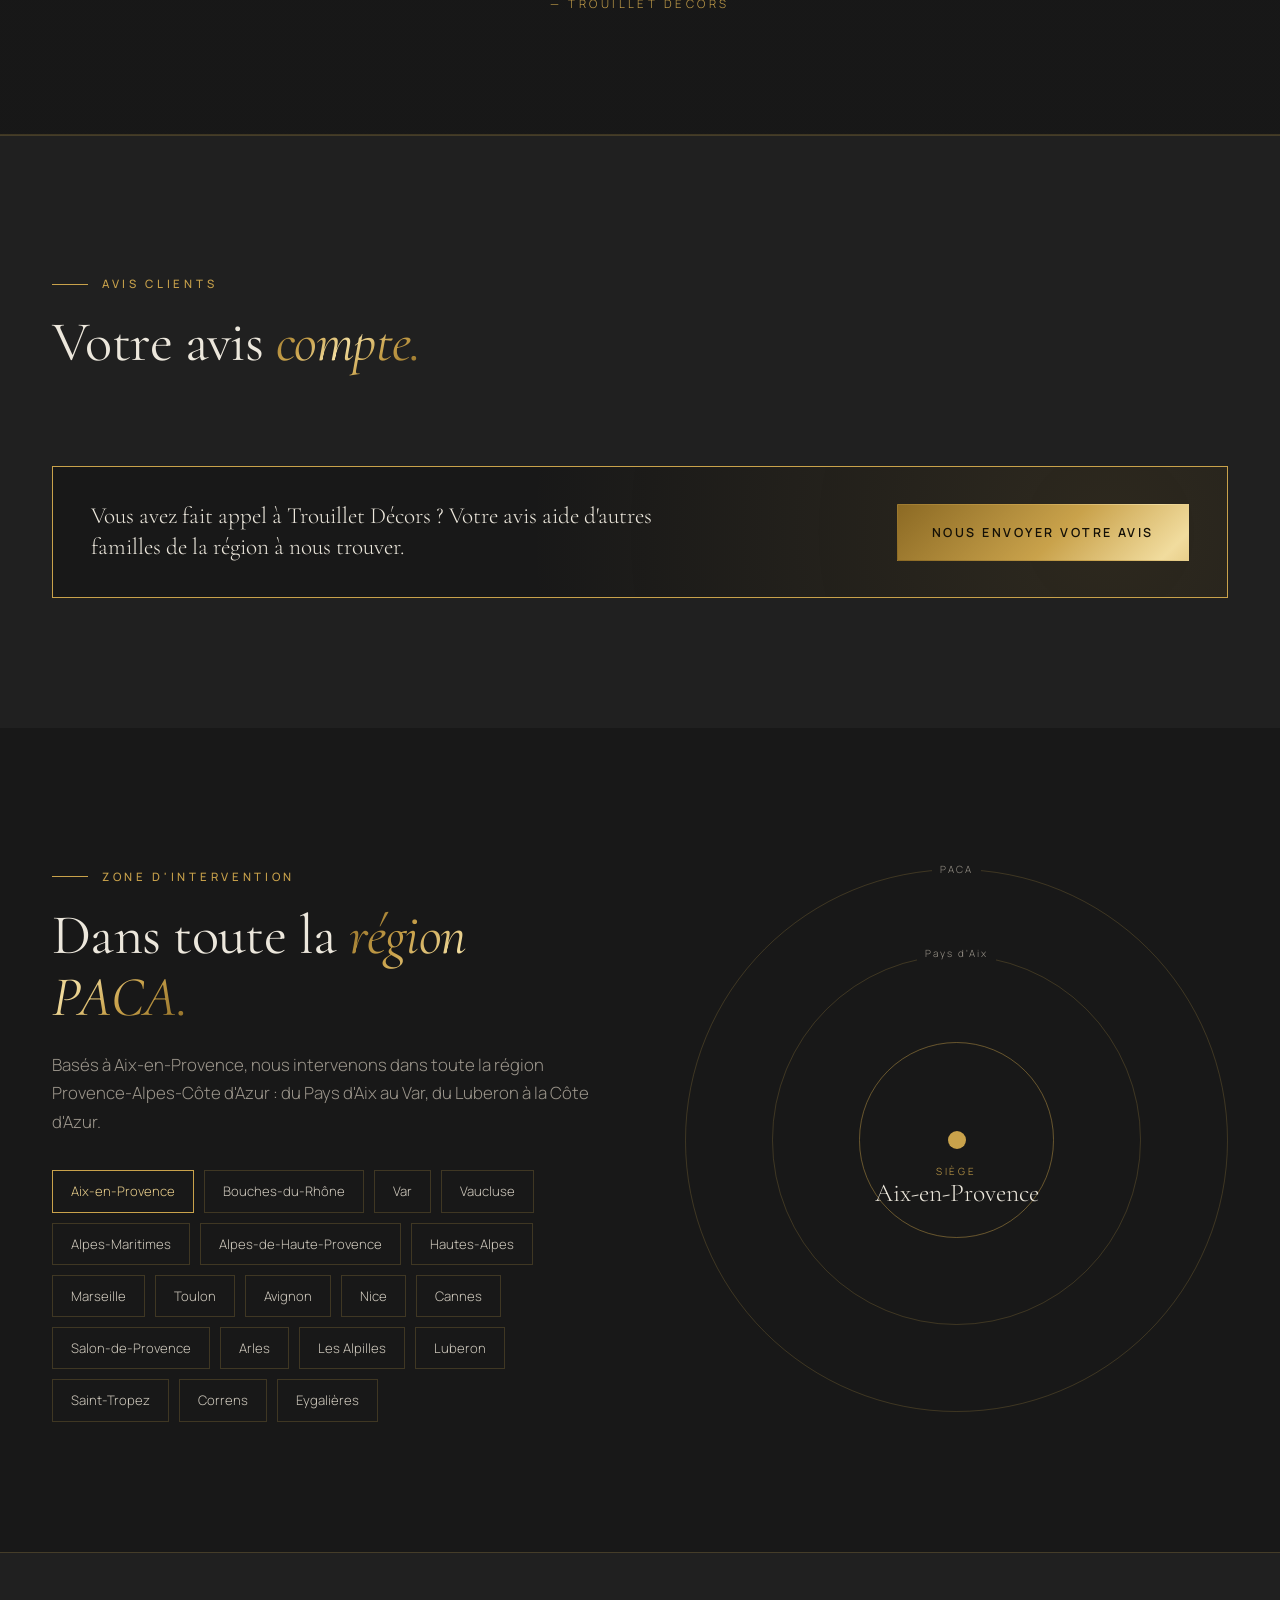
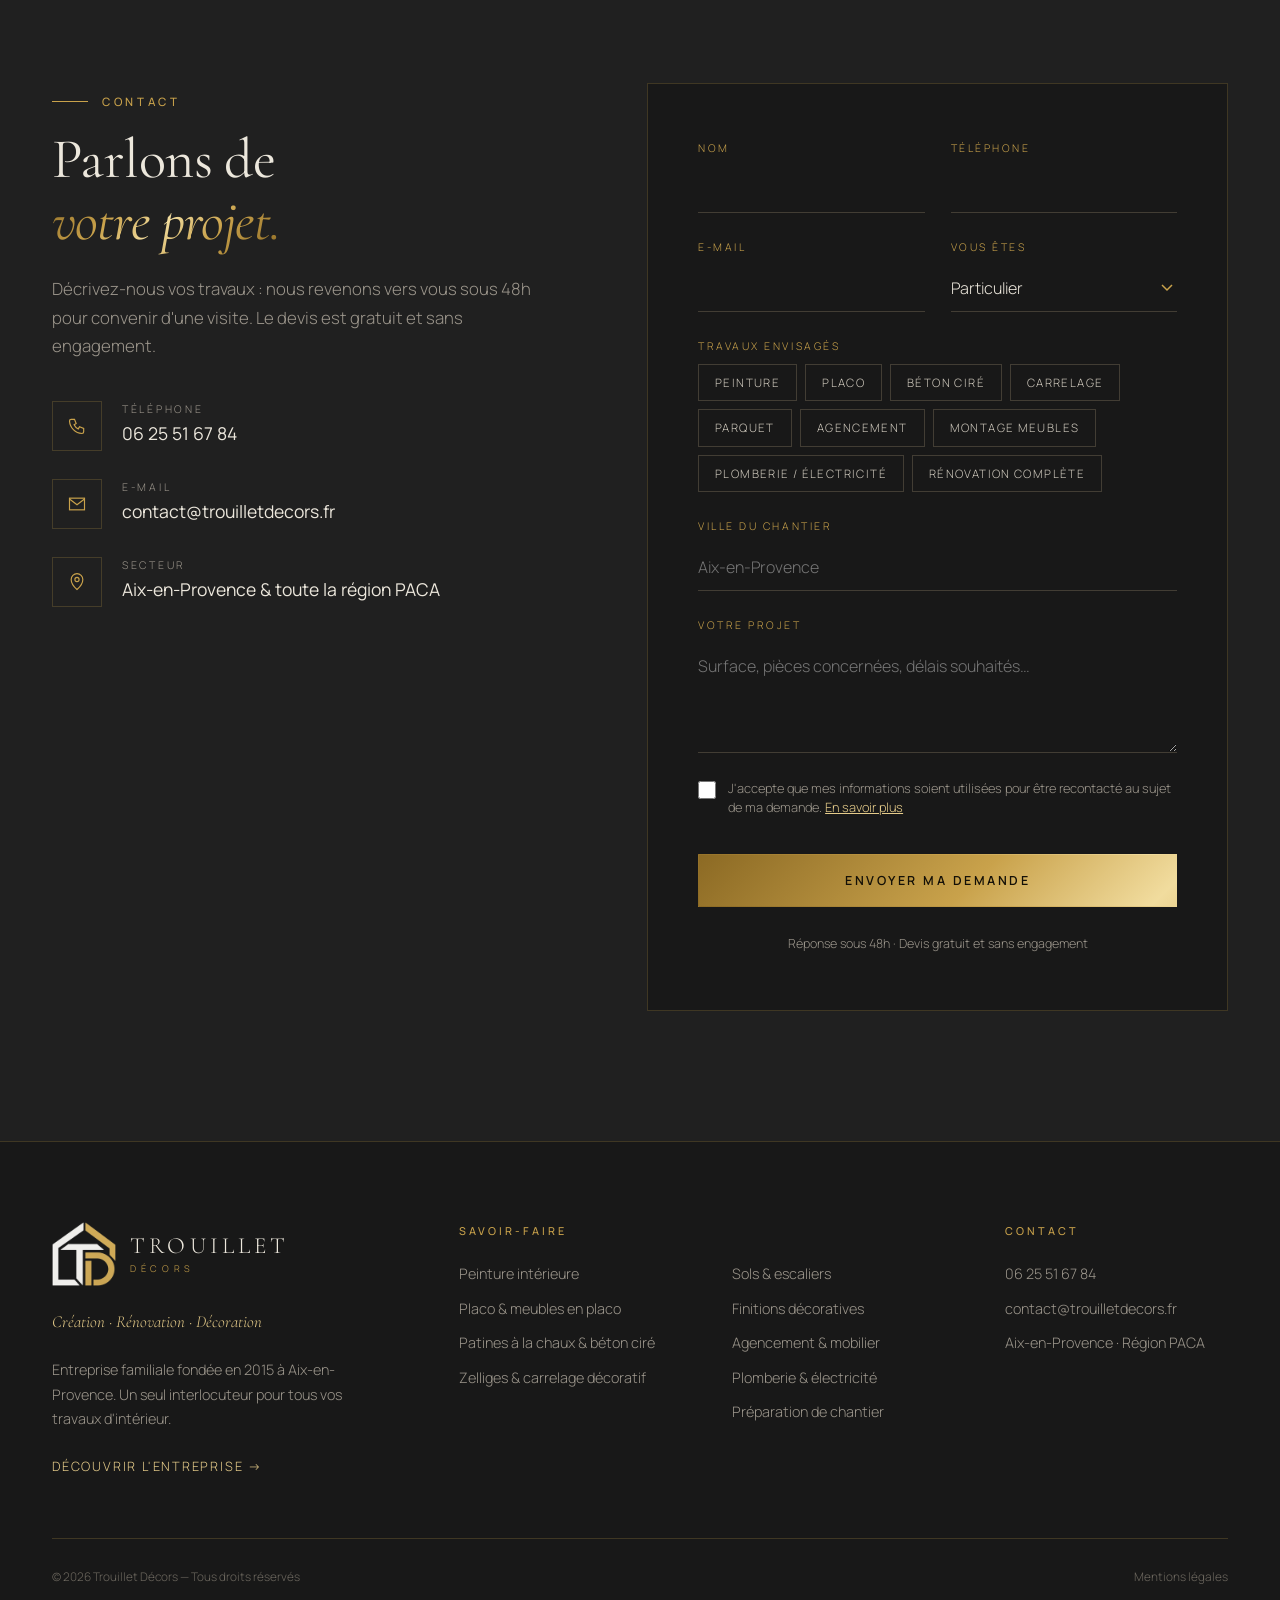
==== commit 56e5bdfc: "Adresse de contact : contact@trouilletdecors.fr Co-Authored-By: Claude Opus 5.5 <noreply@anthropic.c" ====
--- a/index.html
+++ b/index.html
@@ -13,7 +13,7 @@
 <link href="https://fonts.googleapis.com/css2?family=Cormorant+Garamond:ital,wght@0,400;0,500;0,600;1,400&family=Manrope:wght@300;400;500;600&display=swap" rel="stylesheet">
 <link rel="icon" type="image/png" href="images/logo/favicon-64.png">
 <link rel="apple-touch-icon" href="images/logo/apple-touch-icon.png">
-<link rel="stylesheet" href="site.css?v=202610281129">
+<link rel="stylesheet" href="site.css?v=202610281154">
 </head>
 <body>
 <div class="progress" aria-hidden="true"></div>
@@ -307,7 +307,7 @@
       <p class="lead rv d2">Décrivez-nous vos travaux : nous revenons vers vous sous 48h pour convenir d'une visite. Le devis est gratuit et sans engagement.</p>
       <div class="coords rv d3">
         <div class="coord"><div class="ci"><svg viewBox="0 0 24 24" fill="none" stroke="currentColor" stroke-width="1.4"><path d="M5 4h4l2 5-2.5 1.5a11 11 0 005 5L15 13l5 2v4a2 2 0 01-2 2A16 16 0 013 6a2 2 0 012-2"/></svg></div><div><small>Téléphone</small><b><a href="tel:+33625516784">06 25 51 67 84</a></b></div></div>
-        <div class="coord"><div class="ci"><svg viewBox="0 0 24 24" fill="none" stroke="currentColor" stroke-width="1.4"><rect x="3" y="5" width="18" height="14"/><path d="M3 6l9 7 9-7"/></svg></div><div><small>E-mail</small><b><a href="mailto:trouilletdecors@gmail.com">trouilletdecors@gmail.com</a></b></div></div>
+        <div class="coord"><div class="ci"><svg viewBox="0 0 24 24" fill="none" stroke="currentColor" stroke-width="1.4"><rect x="3" y="5" width="18" height="14"/><path d="M3 6l9 7 9-7"/></svg></div><div><small>E-mail</small><b><a href="mailto:contact@trouilletdecors.fr">contact@trouilletdecors.fr</a></b></div></div>
         <div class="coord"><div class="ci"><svg viewBox="0 0 24 24" fill="none" stroke="currentColor" stroke-width="1.4"><path d="M12 21s-7-6-7-12a7 7 0 0114 0c0 6-7 12-7 12z"/><circle cx="12" cy="9" r="2.5"/></svg></div><div><small>Secteur</small><b>Aix-en-Provence & toute la région PACA</b></div></div>
       </div>
     </div>
@@ -351,7 +351,7 @@
       </div>
       <div><h4>Savoir-faire</h4><ul><li><a href="peinture-aix-en-provence.html">Peinture intérieure</a></li><li><a href="placo-aix-en-provence.html">Placo & meubles en placo</a></li><li><a href="beton-cire-enduit-chaux-aix-en-provence.html">Patines à la chaux & béton ciré</a></li><li><a href="zelliges-carrelage-aix-en-provence.html">Zelliges & carrelage décoratif</a></li></ul></div>
       <div><h4>&nbsp;</h4><ul><li><a href="pose-sols-aix-en-provence.html">Sols & escaliers</a></li><li><a href="papier-peint-decoration-aix-en-provence.html">Finitions décoratives</a></li><li><a href="agencement-sur-mesure-aix-en-provence.html">Agencement & mobilier</a></li><li><a href="plomberie-electricite-aix-en-provence.html">Plomberie & électricité</a></li><li><a href="renovation-interieure-aix-en-provence.html">Préparation de chantier</a></li></ul></div>
-      <div><h4>Contact</h4><ul><li><a href="tel:+33625516784">06 25 51 67 84</a></li><li><a href="mailto:trouilletdecors@gmail.com">trouilletdecors@gmail.com</a></li><li>Aix-en-Provence · Région PACA</li></ul></div>
+      <div><h4>Contact</h4><ul><li><a href="tel:+33625516784">06 25 51 67 84</a></li><li><a href="mailto:contact@trouilletdecors.fr">contact@trouilletdecors.fr</a></li><li>Aix-en-Provence · Région PACA</li></ul></div>
     </div>
     <div class="legal"><span>© <span id="y"></span> Trouillet Décors — Tous droits réservés</span><span><a href="mentions-legales.html">Mentions légales</a></span></div>
   </div>
@@ -359,8 +359,8 @@
 
 <a href="tel:+33625516784" class="float-call" aria-label="Appeler"><svg viewBox="0 0 24 24" fill="none" stroke="currentColor" stroke-width="1.8"><path d="M5 4h4l2 5-2.5 1.5a11 11 0 005 5L15 13l5 2v4a2 2 0 01-2 2A16 16 0 013 6a2 2 0 012-2"/></svg></a>
 
-<script src="photos.js?v=202610281129"></script>
-<script src="confiance.js?v=202610281129"></script>
-<script src="site.js?v=202610281129"></script>
+<script src="photos.js?v=202610281154"></script>
+<script src="confiance.js?v=202610281154"></script>
+<script src="site.js?v=202610281154"></script>
 </body>
 </html>
